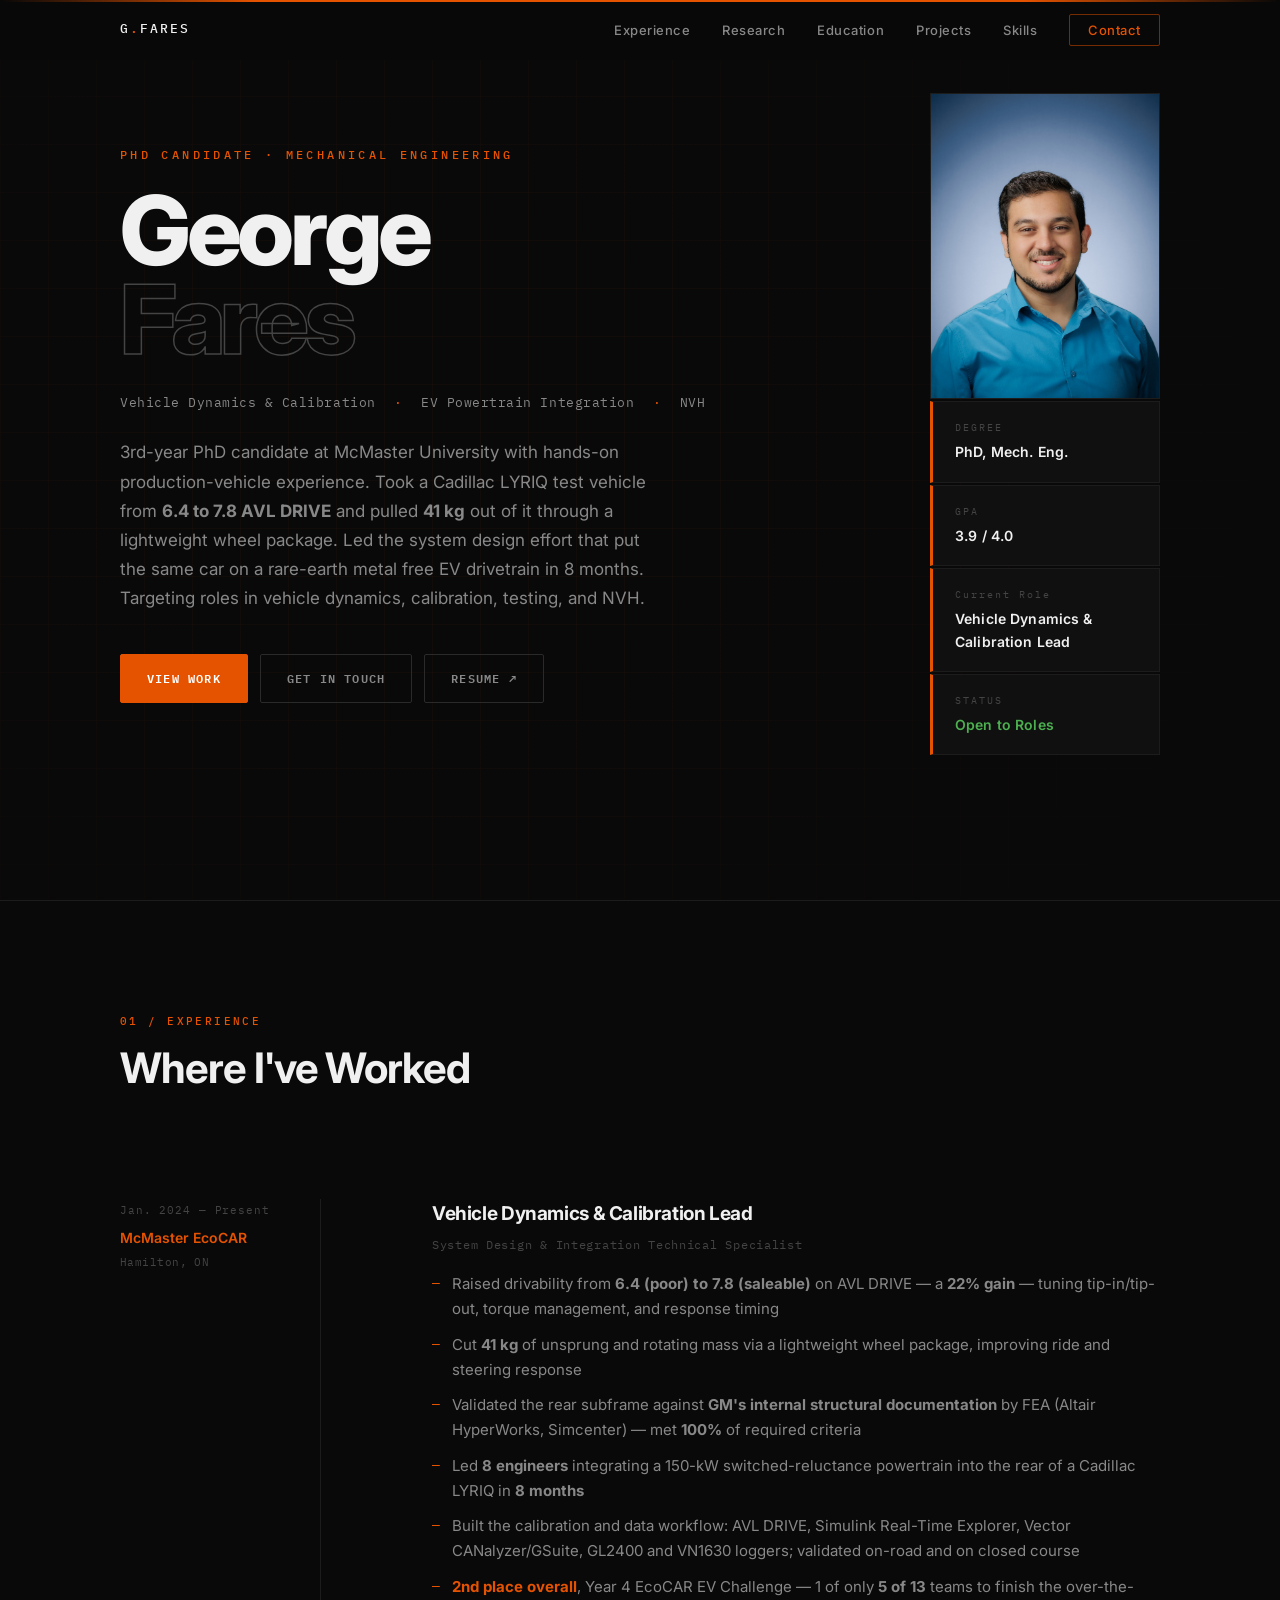
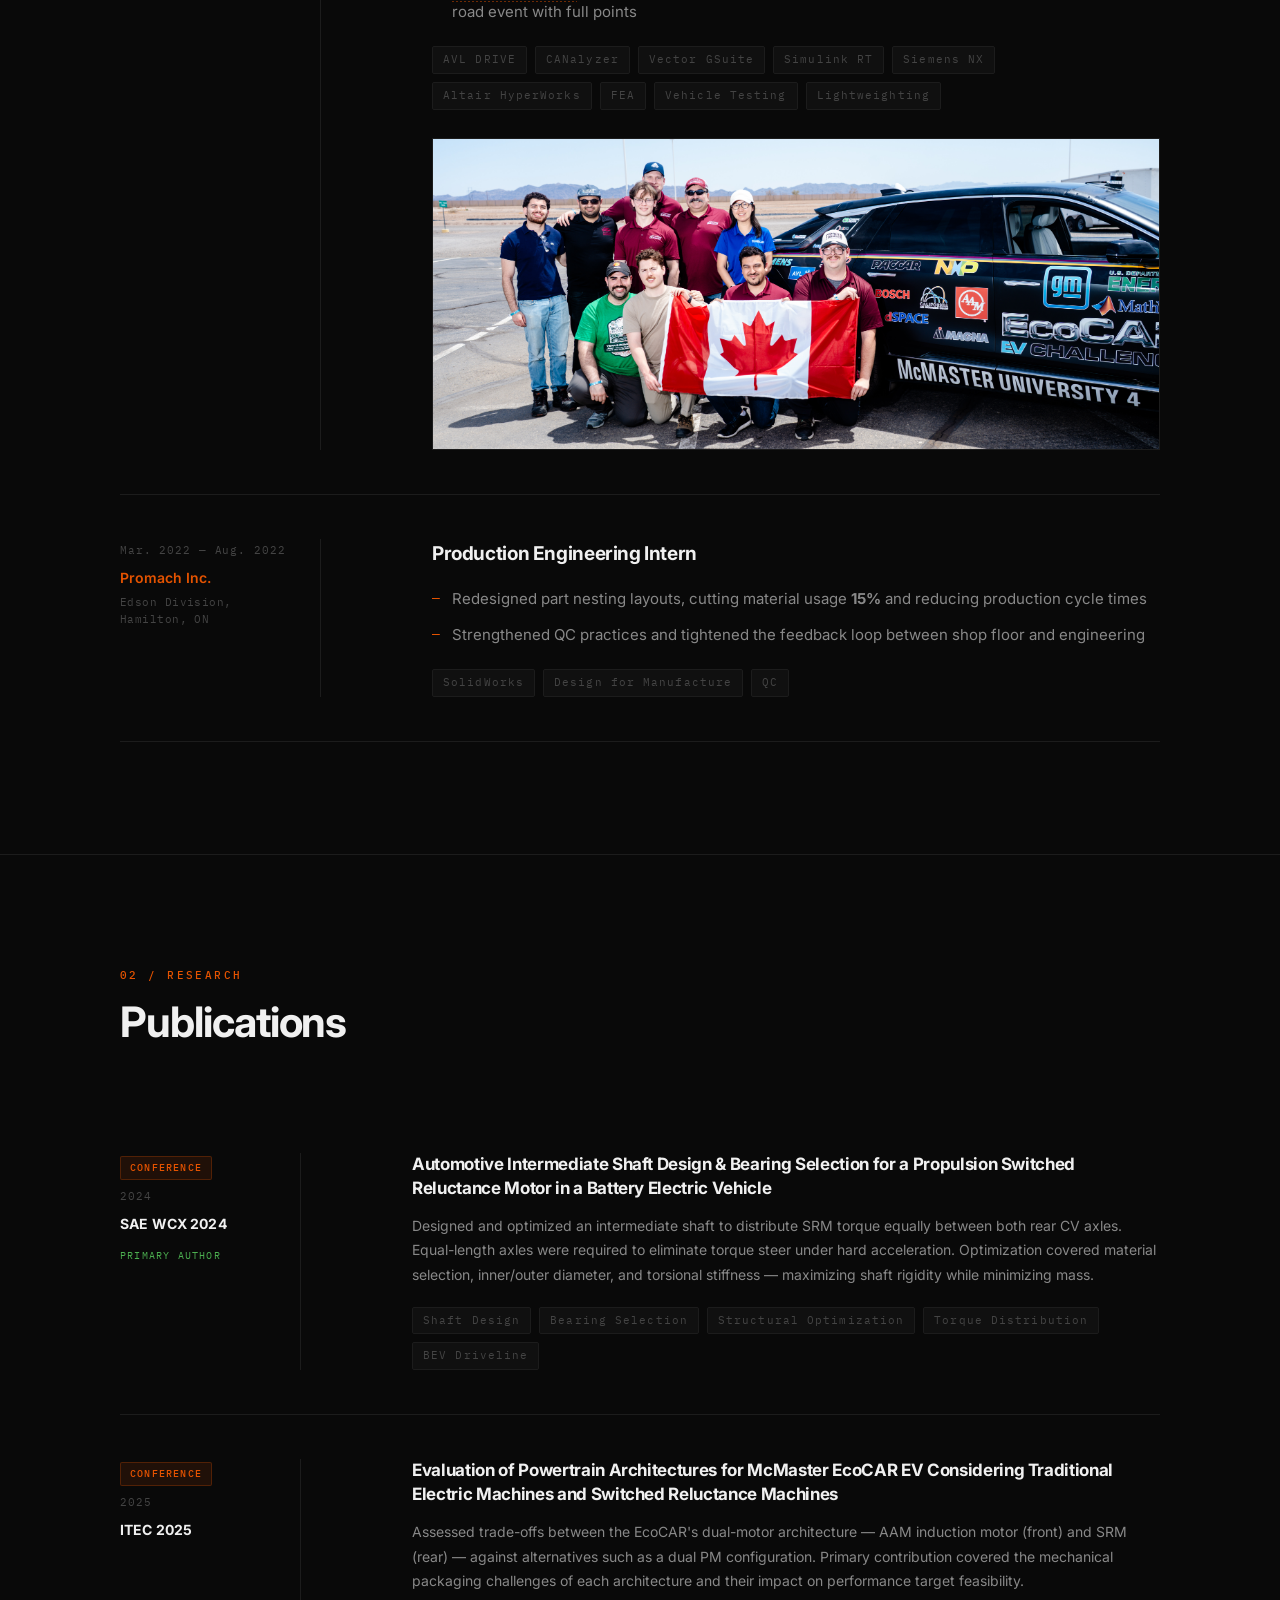
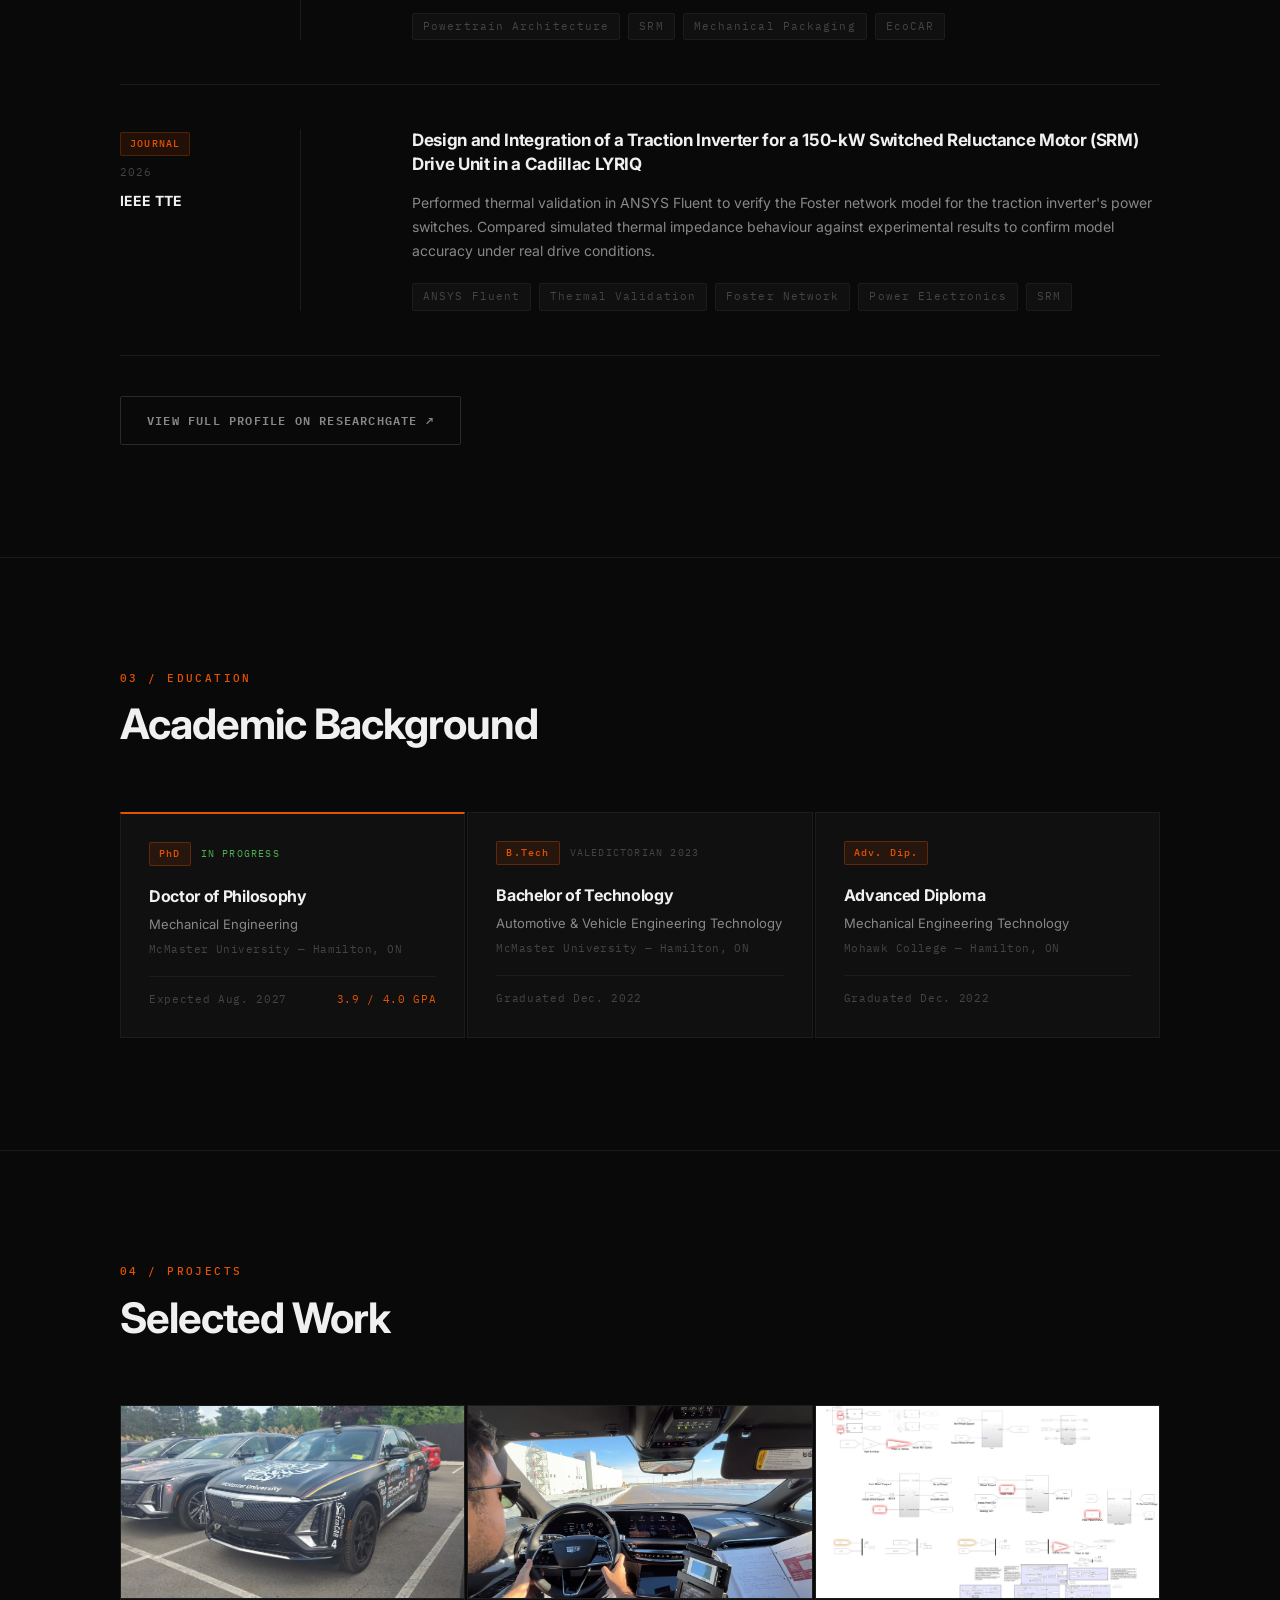
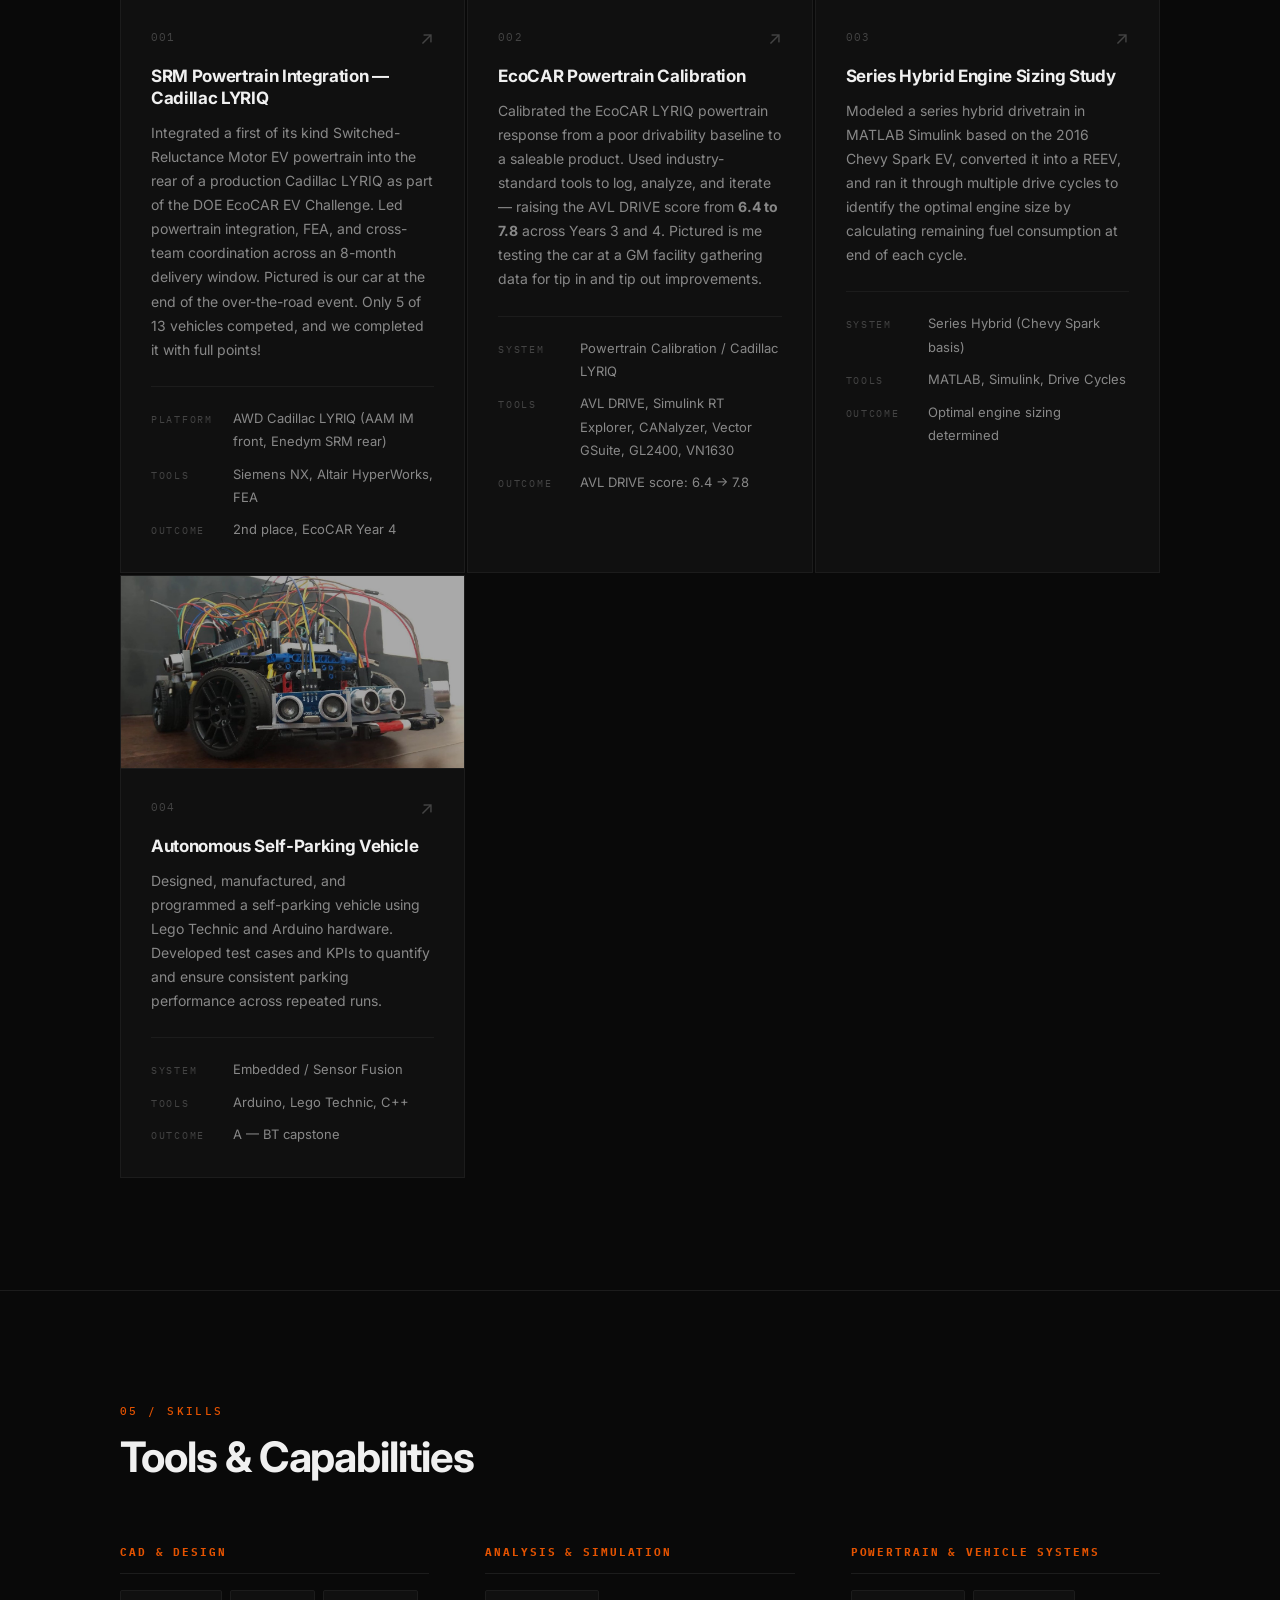
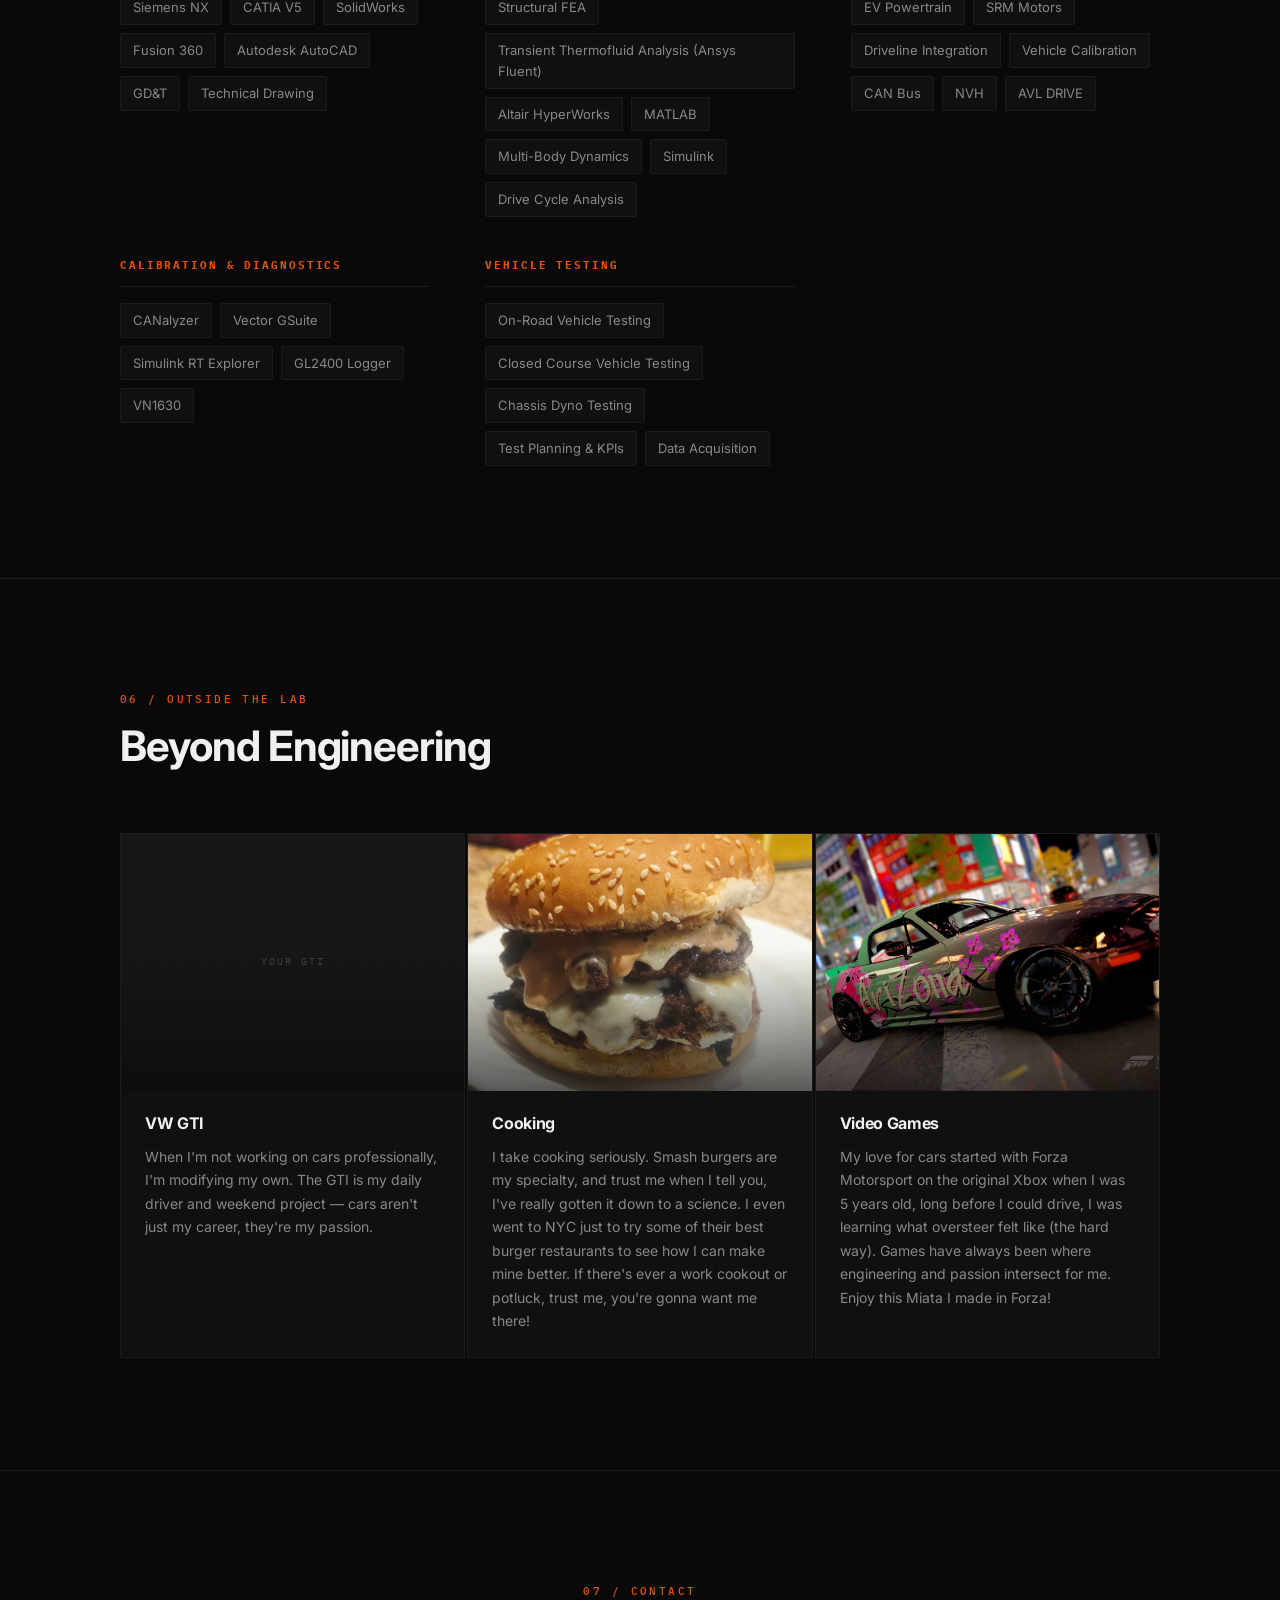
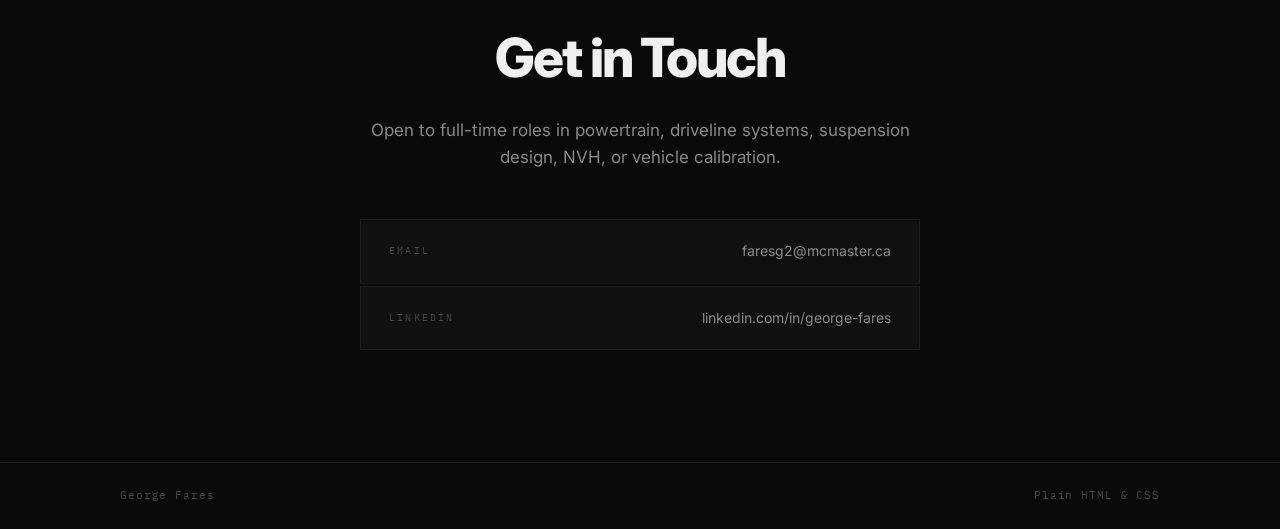
==== index.html @ e1f8d2bf "Refocus on vehicle dynamics, add metrics, rebuild two-page resume - Lead with Vehicle Dynamics & Cal" ====
<!DOCTYPE html>
<html lang="en">
<head>
    <meta charset="UTF-8">
    <meta name="viewport" content="width=device-width, initial-scale=1.0">
    <title>George Fares — Mechanical Engineer</title>
    <meta name="description" content="PhD candidate at McMaster University specializing in EV powertrain integration, driveline design, and vehicle calibration.">
    <link rel="preconnect" href="https://fonts.googleapis.com">
    <link rel="preconnect" href="https://fonts.gstatic.com" crossorigin>
    <link href="https://fonts.googleapis.com/css2?family=Inter:wght@300;400;500;600;700;800&family=IBM+Plex+Mono:wght@400;500&display=swap" rel="stylesheet">
    <link rel="stylesheet" href="styles.css">
</head>
<body>

<!-- ================================================================
     NAVIGATION
     ================================================================ -->
<nav id="nav">
    <div class="nav-inner">
        <a href="#hero" class="nav-logo">G<span class="dot">.</span>FARES</a>
        <ul class="nav-links">
            <li><a href="#experience">Experience</a></li>
            <li><a href="#research">Research</a></li>
            <li><a href="#education">Education</a></li>
            <li><a href="#projects">Projects</a></li>
            <li><a href="#skills">Skills</a></li>
            <li><a href="#contact" class="nav-cta">Contact</a></li>
        </ul>
    </div>
</nav>

<!-- ================================================================
     HERO
     EDIT: swap images/george.jpg for your photo
     ================================================================ -->
<section id="hero">
    <div class="hero-bg-grid"></div>
    <div class="container">
        <div class="hero-content">
            <p class="hero-eyebrow">PHD CANDIDATE · MECHANICAL ENGINEERING</p>
            <h1 class="hero-name">
                George<br>
                <span class="hero-name-outline">Fares</span>
            </h1>
            <p class="hero-specialisms">
                <span>Vehicle Dynamics &amp; Calibration</span>
                <span class="sep">·</span>
                <span>EV Powertrain Integration</span>
                <span class="sep">·</span>
                <span>NVH</span>
            </p>
            <p class="hero-desc">
                3rd-year PhD candidate at McMaster University with hands-on production-vehicle experience.
                Took a Cadillac LYRIQ test vehicle from <strong>6.4 to 7.8 AVL DRIVE</strong> and pulled <strong>41 kg</strong>
                out of it through a lightweight wheel package. Led the system design effort that put the same car on a
                rare-earth metal free EV drivetrain in 8 months. Targeting roles in vehicle dynamics, calibration,
                testing, and NVH.
            </p>
            <div class="hero-actions">
                <a href="#projects" class="btn btn-primary">View Work</a>
                <a href="#contact" class="btn btn-ghost">Get in Touch</a>
                <a href="resume.html" class="btn btn-ghost" target="_blank">Resume ↗</a>
            </div>
        </div>

        <div class="hero-right">
            <div class="hero-photo photo-slot" data-hint="YOUR PHOTO">
                <img src="images/george.jpg" alt="George Fares"><!-- EDIT: drop images/george.jpg -->
            </div>
            <div class="hero-stats">
                <div class="stat-card">
                    <span class="stat-label">DEGREE</span>
                    <span class="stat-value">PhD, Mech. Eng.</span>
                </div>
                <div class="stat-card">
                    <span class="stat-label">GPA</span>
                    <span class="stat-value">3.9 / 4.0</span>
                </div>
                <div class="stat-card">
                    <span class="stat-label">Current Role</span>
                    <span class="stat-value">Vehicle Dynamics & Calibration Lead</span>
                </div>
                <div class="stat-card">
                    <span class="stat-label">STATUS</span>
                    <span class="stat-value stat-open">Open to Roles</span>
                </div>
            </div>
        </div>
    </div>
</section>

<!-- ================================================================
     EXPERIENCE
     EDIT: drop images/ecocar-team.jpg into the images/ folder
     ================================================================ -->
<section id="experience">
    <div class="container">
        <div class="section-header">
            <span class="section-label">01 / EXPERIENCE</span>
            <h2>Where I've Worked</h2>
        </div>

        <div class="timeline">

            <div class="timeline-item">
                <div class="timeline-meta">
                    <span class="timeline-date">Jan. 2024 — Present</span>
                    <span class="timeline-company">McMaster EcoCAR</span>
                    <span class="timeline-location">Hamilton, ON</span>
                </div>
                <div class="timeline-body">
                    <h3>Vehicle Dynamics &amp; Calibration Lead</h3>
                    <p class="timeline-subrole">System Design &amp; Integration Technical Specialist</p>
                    <ul>
                        <li>Raised drivability from <strong>6.4 (poor) to 7.8 (saleable)</strong> on AVL DRIVE — a <strong>22% gain</strong> — tuning tip-in/tip-out, torque management, and response timing</li>
                        <li>Cut <strong>41 kg</strong> of unsprung and rotating mass via a lightweight wheel package, improving ride and steering response</li>
                        <li>Validated the rear subframe against <strong>GM's internal structural documentation</strong> by FEA (Altair HyperWorks, Simcenter) — met <strong>100%</strong> of required criteria</li>
                        <li>Led <strong>8 engineers</strong> integrating a 150-kW switched-reluctance powertrain into the rear of a Cadillac LYRIQ in <strong>8 months</strong></li>
                        <li>Built the calibration and data workflow: AVL DRIVE, Simulink Real-Time Explorer, Vector CANalyzer/GSuite, GL2400 and VN1630 loggers; validated on-road and on closed course</li>
                        <li><strong class="podium" tabindex="0" title="Pop the confetti">2nd place overall</strong>, Year 4 EcoCAR EV Challenge — 1 of only <strong>5 of 13</strong> teams to finish the over-the-road event with full points</li>
                    </ul>

                    <div class="timeline-tags">
                        <span>AVL DRIVE</span>
                        <span>CANalyzer</span>
                        <span>Vector GSuite</span>
                        <span>Simulink RT</span>
                        <span>Siemens NX</span>
                        <span>Altair HyperWorks</span>
                        <span>FEA</span>
                        <span>Vehicle Testing</span>
                        <span>Lightweighting</span>
                    </div>
                    <div class="experience-photo photo-slot" data-hint="TEAM OR CAR PHOTO">
                        <img src="images/ecocar-team.jpg" alt="McMaster EcoCAR team with the Cadillac LYRIQ"><!-- EDIT -->
                    </div>
                </div>
            </div>

            <div class="timeline-item">
                <div class="timeline-meta">
                    <span class="timeline-date">Mar. 2022 — Aug. 2022</span>
                    <span class="timeline-company">Promach Inc.</span>
                    <span class="timeline-location">Edson Division, Hamilton, ON</span>
                </div>
                <div class="timeline-body">
                    <h3>Production Engineering Intern</h3>
                    <ul>
                        <li>Redesigned part nesting layouts, cutting material usage <strong>15%</strong> and reducing production cycle times</li>
                        <li>Strengthened QC practices and tightened the feedback loop between shop floor and engineering</li>
                    </ul>
                    <div class="timeline-tags">
                        <span>SolidWorks</span>
                        <span>Design for Manufacture</span>
                        <span>QC</span>
                    </div>
                </div>
            </div>

        </div>
    </div>
</section>

<!-- ================================================================
     RESEARCH
     ================================================================ -->
<section id="research">
    <div class="container">
        <div class="section-header">
            <span class="section-label">02 / RESEARCH</span>
            <h2>Publications</h2>
        </div>

        <div class="research-list">

            <div class="research-item">
                <div class="research-meta">
                    <span class="research-badge">CONFERENCE</span>
                    <span class="research-year">2024</span>
                    <span class="research-venue">SAE WCX 2024</span>
                    <span class="research-primary-label">PRIMARY AUTHOR</span>
                </div>
                <div class="research-body">
                    <h3>Automotive Intermediate Shaft Design &amp; Bearing Selection for a Propulsion Switched Reluctance Motor in a Battery Electric Vehicle</h3>
                    <p class="research-contribution">Designed and optimized an intermediate shaft to distribute SRM torque equally between both rear CV axles. Equal-length axles were required to eliminate torque steer under hard acceleration. Optimization covered material selection, inner/outer diameter, and torsional stiffness — maximizing shaft rigidity while minimizing mass.</p>
                    <div class="research-tags">
                        <span>Shaft Design</span>
                        <span>Bearing Selection</span>
                        <span>Structural Optimization</span>
                        <span>Torque Distribution</span>
                        <span>BEV Driveline</span>
                    </div>
                </div>
            </div>

            <div class="research-item">
                <div class="research-meta">
                    <span class="research-badge">CONFERENCE</span>
                    <span class="research-year">2025</span>
                    <span class="research-venue">ITEC 2025</span>
                </div>
                <div class="research-body">
                    <h3>Evaluation of Powertrain Architectures for McMaster EcoCAR EV Considering Traditional Electric Machines and Switched Reluctance Machines</h3>
                    <p class="research-contribution">Assessed trade-offs between the EcoCAR's dual-motor architecture — AAM induction motor (front) and SRM (rear) — against alternatives such as a dual PM configuration. Primary contribution covered the mechanical packaging challenges of each architecture and their impact on performance target feasibility.</p>
                    <div class="research-tags">
                        <span>Powertrain Architecture</span>
                        <span>SRM</span>
                        <span>Mechanical Packaging</span>
                        <span>EcoCAR</span>
                    </div>
                </div>
            </div>

            <div class="research-item">
                <div class="research-meta">
                    <span class="research-badge">JOURNAL</span>
                    <span class="research-year">2026</span>
                    <span class="research-venue">IEEE TTE</span>
                </div>
                <div class="research-body">
                    <h3>Design and Integration of a Traction Inverter for a 150-kW Switched Reluctance Motor (SRM) Drive Unit in a Cadillac LYRIQ</h3>
                    <p class="research-contribution">Performed thermal validation in ANSYS Fluent to verify the Foster network model for the traction inverter's power switches. Compared simulated thermal impedance behaviour against experimental results to confirm model accuracy under real drive conditions.</p>
                    <div class="research-tags">
                        <span>ANSYS Fluent</span>
                        <span>Thermal Validation</span>
                        <span>Foster Network</span>
                        <span>Power Electronics</span>
                        <span>SRM</span>
                    </div>
                </div>
            </div>

        </div>

        <div class="research-footer">
            <a href="https://www.researchgate.net/profile/George-Fares" class="btn btn-ghost research-rg-link" target="_blank" rel="noopener">
                View Full Profile on ResearchGate ↗
            </a>
        </div>
    </div>
</section>

<!-- ================================================================
     EDUCATION
     ================================================================ -->
<section id="education">
    <div class="container">
        <div class="section-header">
            <span class="section-label">03 / EDUCATION</span>
            <h2>Academic Background</h2>
        </div>

        <div class="edu-grid">

            <div class="edu-card edu-card--active">
                <div class="edu-card-top">
                    <span class="edu-badge">PhD</span>
                    <span class="edu-status">IN PROGRESS</span>
                </div>
                <h3>Doctor of Philosophy</h3>
                <p class="edu-field">Mechanical Engineering</p>
                <p class="edu-school">McMaster University — Hamilton, ON</p>
                <div class="edu-meta">
                    <span class="edu-date">Expected Aug. 2027</span>
                    <span class="edu-gpa">3.9 / 4.0 GPA</span>
                </div>
            </div>

            <div class="edu-card">
                <div class="edu-card-top">
                    <span class="edu-badge">B.Tech</span>
                    <span class="edu-achievement">VALEDICTORIAN 2023</span>
                </div>
                <h3>Bachelor of Technology</h3>
                <p class="edu-field">Automotive &amp; Vehicle Engineering Technology</p>
                <p class="edu-school">McMaster University — Hamilton, ON</p>
                <div class="edu-meta">
                    <span class="edu-date">Graduated Dec. 2022</span>
                </div>
            </div>

            <div class="edu-card">
                <div class="edu-card-top">
                    <span class="edu-badge">Adv. Dip.</span>
                </div>
                <h3>Advanced Diploma</h3>
                <p class="edu-field">Mechanical Engineering Technology</p>
                <p class="edu-school">Mohawk College — Hamilton, ON</p>
                <div class="edu-meta">
                    <span class="edu-date">Graduated Dec. 2022</span>
                </div>
            </div>

        </div>
    </div>
</section>

<!-- ================================================================
     PROJECTS
     Click any card to open the photo gallery.
     EDIT: Add your image paths in script.js under the galleries object.
     EDIT: Drop a cover photo for each project into images/ and update src below.
     ================================================================ -->
<section id="projects">
    <div class="container">
        <div class="section-header">
            <span class="section-label">04 / PROJECTS</span>
            <h2>Selected Work</h2>
        </div>

        <div class="projects-grid">

            <article class="project-card" data-gallery="ecocar-lyriq" tabindex="0" aria-label="SRM Powertrain Integration — open gallery">
                <div class="project-photo photo-slot" data-hint="COVER PHOTO">
                    <img src="images/proj-ecocar.jpg" alt="SRM powertrain in Cadillac LYRIQ"><!-- EDIT -->
                    <div class="gallery-hint">VIEW PHOTOS</div>
                </div>
                <div class="project-card-body">
                    <div class="project-card-top">
                        <span class="project-num">001</span>
                        <a href="https://www.linkedin.com/in/george-fares/" class="project-link" aria-label="View on LinkedIn" target="_blank" rel="noopener">↗</a>
                    </div>
                    <h3>SRM Powertrain Integration — Cadillac LYRIQ</h3>
                    <p>Integrated a first of its kind Switched-Reluctance Motor EV powertrain into the rear of a production Cadillac LYRIQ as part of the DOE EcoCAR EV Challenge. Led powertrain integration, FEA, and cross-team coordination across an 8-month delivery window. Pictured is our car at the end of the over-the-road event. Only 5 of 13 vehicles competed, and we completed it with full points!</p>
                    <div class="project-specs">
                        <div class="spec-row">
                            <span class="spec-key">PLATFORM</span>
                            <span class="spec-val">AWD Cadillac LYRIQ (AAM IM front, Enedym SRM rear)</span>
                        </div>
                        <div class="spec-row">
                            <span class="spec-key">TOOLS</span>
                            <span class="spec-val">Siemens NX, Altair HyperWorks, FEA</span>
                        </div>
                        <div class="spec-row">
                            <span class="spec-key">OUTCOME</span>
                            <span class="spec-val">2nd place, EcoCAR Year 4</span>
                        </div>
                    </div>
                </div>
            </article>

            <article class="project-card" data-gallery="calibration" tabindex="0" aria-label="EcoCAR Powertrain Calibration — open gallery">
                <div class="project-photo photo-slot" data-hint="COVER PHOTO">
                    <img src="images/proj-calibration.jpg" alt="Vehicle calibration setup"><!-- EDIT -->
                    <div class="gallery-hint">VIEW PHOTOS</div>
                </div>
                <div class="project-card-body">
                    <div class="project-card-top">
                        <span class="project-num">002</span>
                        <a href="https://www.linkedin.com/in/george-fares/" class="project-link" aria-label="View on LinkedIn" target="_blank" rel="noopener">↗</a>
                    </div>
                    <h3>EcoCAR Powertrain Calibration</h3>
                    <p>Calibrated the EcoCAR LYRIQ powertrain response from a poor drivability baseline to a saleable product. Used industry-standard tools to log, analyze, and iterate — raising the AVL DRIVE score from <strong>6.4 to 7.8</strong> across Years 3 and 4. Pictured is me testing the car at a GM facility gathering data for tip in and tip out improvements.</p>
                    <div class="project-specs">
                        <div class="spec-row">
                            <span class="spec-key">SYSTEM</span>
                            <span class="spec-val">Powertrain Calibration / Cadillac LYRIQ</span>
                        </div>
                        <div class="spec-row">
                            <span class="spec-key">TOOLS</span>
                            <span class="spec-val">AVL DRIVE, Simulink RT Explorer, CANalyzer, Vector GSuite, GL2400, VN1630</span>
                        </div>
                        <div class="spec-row">
                            <span class="spec-key">OUTCOME</span>
                            <span class="spec-val">AVL DRIVE score: 6.4 → 7.8</span>
                        </div>
                    </div>
                </div>
            </article>

            <article class="project-card" data-gallery="hybrid-study" tabindex="0" aria-label="Hybrid Engine Sizing Study — open gallery">
                <div class="project-photo photo-slot" data-hint="COVER PHOTO">
                    <img src="images/proj-hybrid.jpg" alt="Simulink hybrid vehicle model"><!-- EDIT -->
                    <div class="gallery-hint">VIEW PHOTOS</div>
                </div>
                <div class="project-card-body">
                    <div class="project-card-top">
                        <span class="project-num">003</span>
                        <a href="https://www.linkedin.com/in/george-fares/" class="project-link" aria-label="View project" target="_blank" rel="noopener">↗</a>
                    </div>
                    <h3>Series Hybrid Engine Sizing Study</h3>
                    <p>Modeled a series hybrid drivetrain in MATLAB Simulink based on the 2016 Chevy Spark EV, converted it into a REEV, and ran it through multiple drive cycles to identify the optimal engine size by calculating remaining fuel consumption at end of each cycle.</p>
                    <div class="project-specs">
                        <div class="spec-row">
                            <span class="spec-key">SYSTEM</span>
                            <span class="spec-val">Series Hybrid (Chevy Spark basis)</span>
                        </div>
                        <div class="spec-row">
                            <span class="spec-key">TOOLS</span>
                            <span class="spec-val">MATLAB, Simulink, Drive Cycles</span>
                        </div>
                        <div class="spec-row">
                            <span class="spec-key">OUTCOME</span>
                            <span class="spec-val">Optimal engine sizing determined</span>
                        </div>
                    </div>
                </div>
            </article>

            <article class="project-card" data-gallery="parking-vehicle" tabindex="0" aria-label="Autonomous Self-Parking Vehicle — open gallery">
                <div class="project-photo photo-slot" data-hint="COVER PHOTO">
                    <img src="images/proj-parking.jpg" alt="Self-parking vehicle prototype"><!-- EDIT -->
                    <div class="gallery-hint">VIEW PHOTOS</div>
                </div>
                <div class="project-card-body">
                    <div class="project-card-top">
                        <span class="project-num">004</span>
                        <a href="https://youtu.be/A2ptLDHwjs4" class="project-link" aria-label="Watch demo" target="_blank" rel="noopener">↗</a>
                    </div>
                    <h3>Autonomous Self-Parking Vehicle</h3>
                    <p>Designed, manufactured, and programmed a self-parking vehicle using Lego Technic and Arduino hardware. Developed test cases and KPIs to quantify and ensure consistent parking performance across repeated runs.</p>
                    <div class="project-specs">
                        <div class="spec-row">
                            <span class="spec-key">SYSTEM</span>
                            <span class="spec-val">Embedded / Sensor Fusion</span>
                        </div>
                        <div class="spec-row">
                            <span class="spec-key">TOOLS</span>
                            <span class="spec-val">Arduino, Lego Technic, C++</span>
                        </div>
                        <div class="spec-row">
                            <span class="spec-key">OUTCOME</span>
                            <span class="spec-val">A — BT capstone</span>
                        </div>
                    </div>
                </div>
            </article>

        </div>
    </div>
</section>

<!-- ================================================================
     SKILLS
     ================================================================ -->
<section id="skills">
    <div class="container">
        <div class="section-header">
            <span class="section-label">05 / SKILLS</span>
            <h2>Tools &amp; Capabilities</h2>
        </div>

        <div class="skills-grid">

            <div class="skill-group">
                <h4 class="skill-group-title">CAD &amp; Design</h4>
                <div class="skill-tags">
                    <span>Siemens NX</span>
                    <span>CATIA V5</span>
                    <span>SolidWorks</span>
                    <span>Fusion 360</span>
                    <span>Autodesk AutoCAD</span>
                    <span>GD&T</span>
                    <span>Technical Drawing</span>
                </div>
            </div>

            <div class="skill-group">
                <h4 class="skill-group-title">Analysis &amp; Simulation</h4>
                <div class="skill-tags">
                    <span>Structural FEA</span>
                    <span>Transient Thermofluid Analysis (Ansys Fluent)</span>
                    <span>Altair HyperWorks</span>
                    <span>MATLAB</span>
                    <span>Multi-Body Dynamics</span>
                    <span>Simulink</span>
                    <span>Drive Cycle Analysis</span>
                </div>
            </div>

            <div class="skill-group">
                <h4 class="skill-group-title">Powertrain &amp; Vehicle Systems</h4>
                <div class="skill-tags">
                    <span>EV Powertrain</span>
                    <span>SRM Motors</span>
                    <span>Driveline Integration</span>
                    <span>Vehicle Calibration</span>
                    <span>CAN Bus</span>
                    <span>NVH</span>
                    <span>AVL DRIVE</span>
                </div>
            </div>

            <div class="skill-group">
                <h4 class="skill-group-title">Calibration &amp; Diagnostics</h4>
                <div class="skill-tags">
                    <span>CANalyzer</span>
                    <span>Vector GSuite</span>
                    <span>Simulink RT Explorer</span>
                    <span>GL2400 Logger</span>
                    <span>VN1630</span>
                </div>
            </div>

            <div class="skill-group">
                <h4 class="skill-group-title">Vehicle Testing</h4>
                <div class="skill-tags">
                    <span>On-Road Vehicle Testing</span>
                    <span>Closed Course Vehicle Testing</span>
                    <span>Chassis Dyno Testing</span>
                    <span>Test Planning &amp; KPIs</span>
                    <span>Data Acquisition</span>
                </div>
            </div>

        </div>
    </div>
</section>

<!-- ================================================================
     HOBBIES
     EDIT: swap the image src paths and update the descriptions below
     ================================================================ -->
<section id="hobbies">
    <div class="container">
        <div class="section-header">
            <span class="section-label">06 / OUTSIDE THE LAB</span>
            <h2>Beyond Engineering</h2>
        </div>

        <div class="hobbies-grid">

            <div class="hobby-card">
                <div class="hobby-photo photo-slot" data-hint="YOUR GTI">
                    <img src="images/hobby-gti.jpg" alt="My VW GTI">
                    <div class="hobby-overlay"></div>
                </div>
                <div class="hobby-body">
                    <h3>VW GTI</h3>
                    <p>When I'm not working on cars professionally, I'm modifying my own. The GTI is my daily driver and weekend project — cars aren't just my career, they're my passion.</p><!-- EDIT -->
                </div>
            </div>

            <div class="hobby-card">
                <div class="hobby-photo photo-slot" data-hint="FOOD PHOTO">
                    <img src="images/hobby-cooking.jpg" alt="Smash burgers on the griddle">
                    <div class="hobby-overlay"></div>
                </div>
                <div class="hobby-body">
                    <h3>Cooking</h3>
                    <p>I take cooking seriously. Smash burgers are my specialty, and trust me when I tell you, I've really gotten it down to a science. I even went to NYC just to try some of their best burger restaurants to see how I can make mine better. If there's ever a work cookout or potluck, trust me, you're gonna want me there!</p>
                </div>
            </div>

            <div class="hobby-card">
                <div class="hobby-photo photo-slot" data-hint="GAMING PHOTO">
                    <img src="images/hobby-gaming.jpg" alt="Forza Motorsport on Xbox">
                    <div class="hobby-overlay"></div>
                </div>
                <div class="hobby-body">
                    <h3>Video Games</h3>
                    <p>My love for cars started with Forza Motorsport on the original Xbox when I was 5 years old, long before I could drive, I was learning what oversteer felt like (the hard way). Games have always been where engineering and passion intersect for me. Enjoy this Miata I made in Forza!</p>
                </div>
            </div>

        </div>
    </div>
</section>

<!-- ================================================================
     CONTACT
     ================================================================ -->
<section id="contact">
    <div class="container">
        <div class="contact-inner">
            <span class="section-label">07 / CONTACT</span>
            <h2>Get in Touch</h2>
            <p>Open to full-time roles in powertrain, driveline systems, suspension design, NVH, or vehicle calibration.</p>
            <div class="contact-links">
                <a href="mailto:faresg2@mcmaster.ca" class="contact-link">
                    <span class="contact-label">EMAIL</span>
                    <span class="contact-value">faresg2@mcmaster.ca</span>
                </a>
                <a href="https://linkedin.com/in/george-fares" class="contact-link" target="_blank" rel="noopener">
                    <span class="contact-label">LINKEDIN</span>
                    <span class="contact-value">linkedin.com/in/george-fares</span>
                </a>
            </div>
        </div>
    </div>
</section>

<footer>
    <div class="container">
        <span>George Fares</span>
        <span>Plain HTML &amp; CSS</span>
    </div>
</footer>

<!-- ================================================================
     GALLERY MODAL
     ================================================================ -->
<div id="gallery-modal" class="modal-overlay" aria-hidden="true" role="dialog" aria-modal="true">
    <div class="modal-box">
        <div class="modal-header">
            <span id="modal-project-name" class="modal-project-name"></span>
            <button class="modal-close" aria-label="Close gallery">&#x2715;</button>
        </div>
        <div class="modal-stage">
            <button class="modal-nav modal-prev" aria-label="Previous image">&#8249;</button>
            <figure class="modal-figure">
                <div class="modal-img-wrap photo-slot" data-hint="ADD IMAGES IN SCRIPT.JS">
                    <img id="modal-img" src="" alt="">
                </div>
                <figcaption id="modal-caption" class="modal-caption"></figcaption>
            </figure>
            <button class="modal-nav modal-next" aria-label="Next image">&#8250;</button>
        </div>
        <div class="modal-footer">
            <span id="modal-count" class="modal-count"></span>
            <div id="modal-dots" class="modal-dots"></div>
        </div>
    </div>
</div>

<script src="script.js"></script>
</body>
</html>
---- styles.css ----
/* ================================================================
   ROOT VARIABLES
   To restyle the entire site, edit values here only.
   ================================================================ */
:root {
    /* Colors */
    --bg:           #090909;
    --surface:      #101010;
    --surface-2:    #161616;
    --border:       #1c1c1c;
    --border-2:     #2a2a2a;

    --accent:       #e55300;
    --accent-dim:   rgba(229, 83, 0, 0.10);
    --accent-glow:  rgba(229, 83, 0, 0.20);

    --text-1:       #f0f0f0;
    --text-2:       #888888;
    --text-3:       #444444;

    /* Typography */
    --font-sans:    'Inter', system-ui, sans-serif;
    --font-mono:    'IBM Plex Mono', 'Courier New', monospace;

    /* Layout */
    --nav-h:        60px;
    --max-w:        1120px;
    --pad-x:        40px;
    --section-pad:  112px;
}

/* ================================================================
   RESET
   ================================================================ */
*, *::before, *::after {
    box-sizing: border-box;
    margin: 0;
    padding: 0;
}

html {
    scroll-behavior: smooth;
    scroll-padding-top: var(--nav-h);
}

body {
    background: var(--bg);
    color: var(--text-1);
    font-family: var(--font-sans);
    font-size: 16px;
    line-height: 1.6;
    -webkit-font-smoothing: antialiased;
    overflow-x: hidden;
}

a { color: inherit; text-decoration: none; }
ul { list-style: none; }
img { display: block; max-width: 100%; }

/* Thin accent bar pinned to top — like a measurement gauge */
body::before {
    content: '';
    position: fixed;
    top: 0; left: 0; right: 0;
    height: 2px;
    background: linear-gradient(90deg, transparent 0%, var(--accent) 20%, var(--accent) 80%, transparent 100%);
    z-index: 9999;
}

/* ================================================================
   LAYOUT
   ================================================================ */
.container {
    max-width: var(--max-w);
    margin: 0 auto;
    padding: 0 var(--pad-x);
}

/* ================================================================
   NAVIGATION
   ================================================================ */
#nav {
    position: fixed;
    top: 0; left: 0; right: 0;
    height: var(--nav-h);
    z-index: 100;
    background: rgba(9, 9, 9, 0.88);
    backdrop-filter: blur(16px);
    -webkit-backdrop-filter: blur(16px);
    border-bottom: 1px solid transparent;
    transition: border-color 0.3s;
}

#nav.scrolled {
    border-bottom-color: var(--border);
}

.nav-inner {
    max-width: var(--max-w);
    margin: 0 auto;
    padding: 0 var(--pad-x);
    height: 100%;
    display: flex;
    align-items: center;
    justify-content: space-between;
}

.nav-logo {
    font-family: var(--font-mono);
    font-size: 13px;
    font-weight: 500;
    letter-spacing: 0.15em;
    text-transform: uppercase;
    color: var(--text-1);
    transition: color 0.2s;
}

.nav-logo:hover { color: var(--accent); }
.nav-logo .dot { color: var(--accent); }

.nav-links {
    display: flex;
    gap: 32px;
    align-items: center;
}

.nav-links a {
    font-size: 13px;
    font-weight: 500;
    letter-spacing: 0.04em;
    color: var(--text-2);
    transition: color 0.2s;
}

.nav-links a:hover,
.nav-links a.active { color: var(--text-1); }

.nav-links .nav-cta {
    color: var(--accent);
    border: 1px solid rgba(229, 83, 0, 0.5);
    padding: 7px 18px;
    border-radius: 2px;
    transition: background 0.2s, border-color 0.2s;
}

.nav-links .nav-cta:hover {
    background: var(--accent);
    color: #fff;
    border-color: var(--accent);
}

/* ================================================================
   SHARED SECTION STYLES
   ================================================================ */
section {
    padding: var(--section-pad) 0;
    border-top: 1px solid var(--border);
}

#hero {
    border-top: none;
}

.section-header {
    margin-bottom: 64px;
}

.section-label {
    display: block;
    font-family: var(--font-mono);
    font-size: 11px;
    font-weight: 500;
    letter-spacing: 0.22em;
    text-transform: uppercase;
    color: var(--accent);
    margin-bottom: 14px;
}

.section-header h2 {
    font-size: clamp(28px, 4vw, 42px);
    font-weight: 700;
    letter-spacing: -0.025em;
    color: var(--text-1);
    line-height: 1.1;
}

/* Entrance animation — applied by JS on scroll */
.reveal {
    opacity: 0;
    transform: translateY(18px);
    transition: opacity 0.55s ease, transform 0.55s ease;
}

.reveal.visible {
    opacity: 1;
    transform: none;
}

/* ================================================================
   HERO
   ================================================================ */
#hero {
    min-height: 100vh;
    display: flex;
    align-items: center;
    padding-top: var(--nav-h);
    position: relative;
    overflow: hidden;
}

/* Engineering graph-paper background */
.hero-bg-grid {
    position: absolute;
    inset: 0;
    background-image:
        linear-gradient(rgba(229, 83, 0, 0.035) 1px, transparent 1px),
        linear-gradient(90deg, rgba(229, 83, 0, 0.035) 1px, transparent 1px);
    background-size: 48px 48px;
    pointer-events: none;
}

/* Radial fade keeps the grid subtle and centered */
.hero-bg-grid::after {
    content: '';
    position: absolute;
    inset: 0;
    background: radial-gradient(ellipse 65% 80% at 35% 50%, transparent 30%, var(--bg) 100%);
}

#hero .container {
    display: flex;
    align-items: center;
    justify-content: space-between;
    gap: 56px;
    width: 100%;
    position: relative;
    z-index: 1;
}

/* Left column */
.hero-content { flex: 1; max-width: 660px; }

.hero-eyebrow {
    font-family: var(--font-mono);
    font-size: 12px;
    font-weight: 500;
    letter-spacing: 0.28em;
    color: var(--accent);
    margin-bottom: 22px;
}

.hero-name {
    font-size: clamp(56px, 9vw, 96px);
    font-weight: 800;
    line-height: 0.92;
    letter-spacing: -0.045em;
    color: var(--text-1);
    margin-bottom: 28px;
}

/* Outlined variant for last name — creates depth without competing */
.hero-name-outline {
    display: block;
    color: transparent;
    -webkit-text-stroke: 1.5px var(--text-3);
    transition: -webkit-text-stroke-color 0.3s;
}

.hero-name:hover .hero-name-outline {
    -webkit-text-stroke-color: var(--accent);
}

.hero-specialisms {
    font-family: var(--font-mono);
    font-size: 13px;
    color: var(--text-2);
    letter-spacing: 0.04em;
    margin-bottom: 24px;
    line-height: 1.8;
}

.hero-specialisms .sep {
    margin: 0 10px;
    color: var(--accent);
}

.hero-desc {
    font-size: 17px;
    color: var(--text-2);
    line-height: 1.72;
    margin-bottom: 40px;
    max-width: 540px;
}

.hero-actions {
    display: flex;
    gap: 12px;
    flex-wrap: wrap;
}

/* Buttons */
.btn {
    display: inline-block;
    font-size: 12px;
    font-weight: 600;
    font-family: var(--font-mono);
    letter-spacing: 0.1em;
    text-transform: uppercase;
    padding: 14px 26px;
    border-radius: 2px;
    border: 1px solid transparent;
    transition: background 0.2s, color 0.2s, border-color 0.2s;
    cursor: pointer;
}

.btn-primary {
    background: var(--accent);
    color: #fff;
    border-color: var(--accent);
}

.btn-primary:hover {
    background: transparent;
    color: var(--accent);
}

.btn-ghost {
    background: transparent;
    color: var(--text-2);
    border-color: var(--border-2);
}

.btn-ghost:hover {
    border-color: var(--text-2);
    color: var(--text-1);
}

/* Right column — photo + stat cards stacked */
.hero-right {
    display: flex;
    flex-direction: column;
    gap: 2px;
    flex-shrink: 0;
    width: 230px;
}

.hero-photo {
    width: 100%;
    aspect-ratio: 3 / 4;
    border: 1px solid var(--border);
    overflow: hidden;
}

.hero-stats {
    display: flex;
    flex-direction: column;
    gap: 2px;
}

.stat-card {
    background: var(--surface);
    border: 1px solid var(--border);
    border-left: 3px solid var(--accent);
    padding: 18px 22px;
}

.stat-label {
    display: block;
    font-family: var(--font-mono);
    font-size: 10px;
    letter-spacing: 0.2em;
    color: var(--text-3);
    margin-bottom: 5px;
}

.stat-value {
    display: block;
    font-size: 14px;
    font-weight: 600;
    color: var(--text-1);
    letter-spacing: 0.01em;
}

.stat-open {
    color: #4caf50; /* green = available */
}

/* ================================================================
   EXPERIENCE
   ================================================================ */
.timeline {
    display: flex;
    flex-direction: column;
}

.timeline-item {
    display: grid;
    grid-template-columns: 200px 1fr;
    gap: 0 56px;
    padding: 44px 0;
    border-bottom: 1px solid var(--border);
    position: relative;
}

/* Vertical divider between meta and body */
.timeline-item::after {
    content: '';
    position: absolute;
    left: 200px;
    top: 44px;
    bottom: 44px;
    width: 1px;
    background: var(--border);
}

.timeline-meta {
    padding-right: 16px;
    padding-top: 3px;
}

.timeline-date {
    display: block;
    font-family: var(--font-mono);
    font-size: 11px;
    letter-spacing: 0.08em;
    color: var(--text-3);
    margin-bottom: 8px;
}

.timeline-company {
    display: block;
    font-size: 14px;
    font-weight: 600;
    color: var(--accent);
    margin-bottom: 4px;
}

.timeline-location {
    display: block;
    font-family: var(--font-mono);
    font-size: 11px;
    color: var(--text-3);
    letter-spacing: 0.04em;
}

.timeline-body {
    padding-left: 56px;
}

.timeline-body h3 {
    font-size: 19px;
    font-weight: 700;
    color: var(--text-1);
    letter-spacing: -0.02em;
    margin-bottom: 18px;
}

/* Tighten the gap only when a secondary title follows the role */
.timeline-body h3:has(+ .timeline-subrole) {
    margin-bottom: 6px;
}

/* Secondary job title, sits under the main role */
.timeline-subrole {
    font-family: var(--font-mono);
    font-size: 12px;
    letter-spacing: 0.06em;
    color: var(--text-3);
    margin-bottom: 18px;
}

.timeline-body ul {
    display: flex;
    flex-direction: column;
    gap: 11px;
    margin-bottom: 22px;
}

.timeline-body ul li {
    font-size: 15px;
    color: var(--text-2);
    line-height: 1.65;
    padding-left: 20px;
    position: relative;
}

/* ----------------------------------------------------------------
   PODIUM — confetti trigger on the 2nd place result
   Fires when scrolled into view, and again on hover/focus.
   ---------------------------------------------------------------- */
.podium {
    position: relative;
    cursor: pointer;
    color: var(--accent);
    display: inline-block;
    transition: transform 0.25s cubic-bezier(0.34, 1.56, 0.64, 1);
}

/* Dotted underline hints that it does something */
.podium::after {
    content: '';
    position: absolute;
    left: 0;
    right: 0;
    bottom: -2px;
    height: 1px;
    background-image: linear-gradient(to right, var(--accent) 50%, transparent 50%);
    background-size: 4px 1px;
    opacity: 0.45;
    transition: opacity 0.2s ease;
}

.podium:hover,
.podium:focus-visible {
    transform: translateY(-2px) scale(1.04);
    outline: none;
}

.podium:hover::after,
.podium:focus-visible::after {
    opacity: 1;
}

@media (prefers-reduced-motion: reduce) {
    .podium { transition: none; }
    .podium:hover, .podium:focus-visible { transform: none; }
}

/* Em-dash bullet in accent color */
.timeline-body ul li::before {
    content: '—';
    position: absolute;
    left: 0;
    color: var(--accent);
    font-family: var(--font-mono);
    font-size: 13px;
}

.timeline-tags {
    display: flex;
    flex-wrap: wrap;
    gap: 8px;
}

.timeline-tags span {
    font-family: var(--font-mono);
    font-size: 11px;
    letter-spacing: 0.1em;
    color: var(--text-3);
    background: var(--surface);
    border: 1px solid var(--border);
    padding: 4px 10px;
    border-radius: 2px;
}

/* ================================================================
   RESEARCH
   ================================================================ */
.research-list {
    display: flex;
    flex-direction: column;
}

.research-item {
    display: grid;
    grid-template-columns: 180px 1fr;
    gap: 0 56px;
    padding: 44px 0;
    border-bottom: 1px solid var(--border);
    position: relative;
}

.research-item::after {
    content: '';
    position: absolute;
    left: 180px;
    top: 44px;
    bottom: 44px;
    width: 1px;
    background: var(--border);
}

.research-meta {
    display: flex;
    flex-direction: column;
    gap: 8px;
    padding-top: 3px;
    padding-right: 16px;
}

.research-badge {
    font-family: var(--font-mono);
    font-size: 10px;
    font-weight: 500;
    letter-spacing: 0.12em;
    color: var(--accent);
    background: var(--accent-dim);
    border: 1px solid rgba(229, 83, 0, 0.25);
    padding: 3px 9px;
    border-radius: 2px;
    align-self: flex-start;
}

.research-year {
    font-family: var(--font-mono);
    font-size: 11px;
    color: var(--text-3);
    letter-spacing: 0.08em;
}

.research-venue {
    font-size: 14px;
    font-weight: 700;
    color: var(--text-1);
    letter-spacing: 0.01em;
}

.research-primary-label {
    font-family: var(--font-mono);
    font-size: 10px;
    letter-spacing: 0.12em;
    color: #4caf50;
    margin-top: 4px;
}

.research-body {
    padding-left: 56px;
}

.research-body h3 {
    font-size: 17px;
    font-weight: 700;
    color: var(--text-1);
    letter-spacing: -0.02em;
    line-height: 1.4;
    margin-bottom: 14px;
}

.research-contribution {
    font-size: 14px;
    color: var(--text-2);
    line-height: 1.72;
    margin-bottom: 20px;
}

.research-tags {
    display: flex;
    flex-wrap: wrap;
    gap: 8px;
}

.research-tags span {
    font-family: var(--font-mono);
    font-size: 11px;
    letter-spacing: 0.1em;
    color: var(--text-3);
    background: var(--surface);
    border: 1px solid var(--border);
    padding: 4px 10px;
    border-radius: 2px;
}

.research-footer {
    padding-top: 40px;
}

.research-rg-link {
    display: inline-block;
}

@media (max-width: 960px) {
    .research-item {
        grid-template-columns: 1fr;
        gap: 16px;
    }
    .research-item::after { display: none; }
    .research-body { padding-left: 0; }
}

/* ================================================================
   EDUCATION
   ================================================================ */
.edu-grid {
    display: grid;
    grid-template-columns: repeat(3, 1fr);
    gap: 2px;
}

.edu-card {
    background: var(--surface);
    border: 1px solid var(--border);
    padding: 28px;
    transition: background 0.2s, border-color 0.2s;
}

.edu-card:hover {
    background: var(--surface-2);
    border-color: var(--border-2);
}

/* Highlight the active/current degree */
.edu-card--active {
    border-top: 2px solid var(--accent);
}

.edu-card-top {
    display: flex;
    align-items: center;
    gap: 10px;
    margin-bottom: 18px;
}

.edu-badge {
    font-family: var(--font-mono);
    font-size: 10px;
    font-weight: 500;
    letter-spacing: 0.12em;
    color: var(--accent);
    background: var(--accent-dim);
    border: 1px solid rgba(229, 83, 0, 0.3);
    padding: 3px 9px;
    border-radius: 2px;
}

.edu-status {
    font-family: var(--font-mono);
    font-size: 10px;
    letter-spacing: 0.12em;
    color: #4caf50;
}

.edu-achievement {
    font-family: var(--font-mono);
    font-size: 10px;
    letter-spacing: 0.12em;
    color: var(--text-3);
}

.edu-card h3 {
    font-size: 16px;
    font-weight: 700;
    color: var(--text-1);
    letter-spacing: -0.02em;
    margin-bottom: 6px;
}

.edu-field {
    font-size: 13px;
    color: var(--text-2);
    margin-bottom: 6px;
    line-height: 1.5;
}

.edu-school {
    font-family: var(--font-mono);
    font-size: 11px;
    color: var(--text-3);
    letter-spacing: 0.04em;
    margin-bottom: 18px;
}

.edu-meta {
    display: flex;
    align-items: center;
    justify-content: space-between;
    border-top: 1px solid var(--border);
    padding-top: 14px;
    gap: 12px;
}

.edu-date {
    font-family: var(--font-mono);
    font-size: 11px;
    color: var(--text-3);
    letter-spacing: 0.06em;
}

.edu-gpa {
    font-family: var(--font-mono);
    font-size: 11px;
    color: var(--accent);
    letter-spacing: 0.06em;
}

@media (max-width: 960px) {
    .edu-grid { grid-template-columns: 1fr; }
}

/* ================================================================
   PROJECTS
   ================================================================ */
.projects-grid {
    display: grid;
    grid-template-columns: repeat(auto-fill, minmax(320px, 1fr));
    gap: 2px;
}

.project-card {
    background: var(--surface);
    border: 1px solid var(--border);
    padding: 0;
    position: relative;
    overflow: hidden;
    transition: background 0.2s, border-color 0.2s;
}

/* Orange sweep on hover — like a sensor reading */
.project-card::before {
    content: '';
    position: absolute;
    top: 0; left: 0; right: 0;
    height: 2px;
    background: var(--accent);
    transform: scaleX(0);
    transform-origin: left;
    transition: transform 0.35s ease;
}

.project-card:hover::before {
    transform: scaleX(1);
}

.project-card:hover {
    background: var(--surface-2);
    border-color: var(--border-2);
}

.project-card-top {
    display: flex;
    justify-content: space-between;
    align-items: flex-start;
    margin-bottom: 18px;
}

.project-num {
    font-family: var(--font-mono);
    font-size: 11px;
    color: var(--text-3);
    letter-spacing: 0.1em;
}

.project-link {
    font-size: 18px;
    color: var(--text-3);
    line-height: 1;
    transition: color 0.2s, transform 0.2s;
    display: inline-block;
}

.project-link:hover {
    color: var(--accent);
    transform: translate(2px, -2px);
}

.project-card h3 {
    font-size: 17px;
    font-weight: 700;
    color: var(--text-1);
    letter-spacing: -0.02em;
    line-height: 1.3;
    margin-bottom: 12px;
}

.project-card p {
    font-size: 14px;
    color: var(--text-2);
    line-height: 1.72;
    margin-bottom: 24px;
}

/* Spec-sheet table — the "automotive data card" feel */
.project-specs {
    border-top: 1px solid var(--border);
    padding-top: 20px;
    display: flex;
    flex-direction: column;
    gap: 9px;
}

.spec-row {
    display: flex;
    gap: 14px;
    align-items: baseline;
}

.spec-key {
    font-family: var(--font-mono);
    font-size: 9.5px;
    letter-spacing: 0.18em;
    color: var(--text-3);
    min-width: 68px;
    flex-shrink: 0;
    line-height: 1.8;
}

.spec-val {
    font-size: 13px;
    color: var(--text-2);
    line-height: 1.8;
}

/* ================================================================
   SKILLS
   ================================================================ */
.skills-grid {
    display: grid;
    grid-template-columns: repeat(auto-fill, minmax(240px, 1fr));
    gap: 40px 56px;
}

.skill-group-title {
    font-family: var(--font-mono);
    font-size: 10.5px;
    letter-spacing: 0.18em;
    text-transform: uppercase;
    color: var(--accent);
    margin-bottom: 16px;
    padding-bottom: 12px;
    border-bottom: 1px solid var(--border);
}

.skill-tags {
    display: flex;
    flex-wrap: wrap;
    gap: 8px;
}

.skill-tags span {
    font-size: 13px;
    color: var(--text-2);
    background: var(--surface);
    border: 1px solid var(--border);
    padding: 6px 12px;
    border-radius: 2px;
    transition: border-color 0.2s, color 0.2s;
    cursor: default;
}

.skill-tags span:hover {
    border-color: rgba(229, 83, 0, 0.5);
    color: var(--text-1);
}

/* ================================================================
   CONTACT
   ================================================================ */
#contact {
    text-align: center;
}

.contact-inner {
    max-width: 560px;
    margin: 0 auto;
}

.contact-inner .section-label {
    display: block;
    text-align: center;
}

.contact-inner h2 {
    font-size: clamp(34px, 6vw, 54px);
    font-weight: 800;
    letter-spacing: -0.04em;
    margin-bottom: 16px;
}

.contact-inner p {
    color: var(--text-2);
    font-size: 17px;
    margin-bottom: 48px;
}

.contact-links {
    display: flex;
    flex-direction: column;
    gap: 2px;
}

.contact-link {
    display: flex;
    align-items: center;
    justify-content: space-between;
    background: var(--surface);
    border: 1px solid var(--border);
    padding: 20px 28px;
    transition: border-color 0.2s, background 0.2s;
}

.contact-link:hover {
    border-color: var(--accent);
    background: var(--accent-dim);
}

.contact-label {
    font-family: var(--font-mono);
    font-size: 10px;
    letter-spacing: 0.22em;
    color: var(--text-3);
}

.contact-value {
    font-size: 14px;
    color: var(--text-2);
    transition: color 0.2s;
}

.contact-link:hover .contact-value { color: var(--text-1); }

/* ================================================================
   FOOTER
   ================================================================ */
footer {
    border-top: 1px solid var(--border);
    padding: 24px 0;
}

footer .container {
    display: flex;
    justify-content: space-between;
    align-items: center;
}

footer span {
    font-family: var(--font-mono);
    font-size: 11px;
    color: var(--text-3);
    letter-spacing: 0.08em;
}

/* ================================================================
   PHOTO SLOTS
   Shared utility: dark grid placeholder shown until real image loads.
   Drop your photo in images/ and update the src in index.html.
   ================================================================ */
.photo-slot {
    position: relative;
    overflow: hidden;
    background: var(--surface-2);
    background-image:
        linear-gradient(rgba(229, 83, 0, 0.025) 1px, transparent 1px),
        linear-gradient(90deg, rgba(229, 83, 0, 0.025) 1px, transparent 1px);
    background-size: 20px 20px;
}

.photo-slot::before {
    content: attr(data-hint);
    position: absolute;
    inset: 0;
    display: flex;
    align-items: center;
    justify-content: center;
    font-family: var(--font-mono);
    font-size: 10px;
    letter-spacing: 0.2em;
    color: var(--text-3);
    pointer-events: none;
    z-index: 0;
}

.photo-slot img {
    position: absolute;
    inset: 0;
    width: 100%;
    height: 100%;
    object-fit: cover;
    z-index: 1;
    opacity: 0;
    transition: opacity 0.4s;
}

.photo-slot img.loaded {
    opacity: 1;
}

/* ================================================================
   EXPERIENCE PHOTO STRIP
   ================================================================ */
.experience-photo {
    margin-top: 28px;
    aspect-ratio: 21 / 9;
    border: 1px solid var(--border);
}

/* ================================================================
   PROJECT CARD — photo header + body wrapper
   ================================================================ */
.project-photo {
    aspect-ratio: 16 / 9;
    border-bottom: 1px solid var(--border);
    cursor: pointer;
}

/* "VIEW PHOTOS" overlay that appears on hover */
.gallery-hint {
    position: absolute;
    inset: 0;
    display: flex;
    align-items: center;
    justify-content: center;
    background: rgba(9, 9, 9, 0.55);
    font-family: var(--font-mono);
    font-size: 11px;
    letter-spacing: 0.2em;
    color: var(--text-1);
    opacity: 0;
    transition: opacity 0.2s;
    z-index: 2;
    pointer-events: none;
}

.project-card:hover .gallery-hint {
    opacity: 1;
}

.project-card-body {
    padding: 30px;
}

/* ================================================================
   GALLERY MODAL
   ================================================================ */
.modal-overlay {
    position: fixed;
    inset: 0;
    background: rgba(0, 0, 0, 0.92);
    backdrop-filter: blur(10px);
    -webkit-backdrop-filter: blur(10px);
    z-index: 500;
    display: flex;
    align-items: center;
    justify-content: center;
    padding: 24px;
    opacity: 0;
    pointer-events: none;
    transition: opacity 0.25s;
}

.modal-overlay.open {
    opacity: 1;
    pointer-events: all;
}

.modal-box {
    width: 100%;
    max-width: 960px;
    background: var(--surface);
    border: 1px solid var(--border-2);
    display: flex;
    flex-direction: column;
    max-height: 90vh;
}

.modal-header {
    display: flex;
    align-items: center;
    justify-content: space-between;
    padding: 14px 24px;
    border-bottom: 1px solid var(--border);
    flex-shrink: 0;
}

.modal-project-name {
    font-family: var(--font-mono);
    font-size: 11px;
    letter-spacing: 0.15em;
    color: var(--text-2);
    text-transform: uppercase;
}

.modal-close {
    background: none;
    border: none;
    color: var(--text-3);
    font-size: 18px;
    cursor: pointer;
    padding: 4px 8px;
    transition: color 0.2s;
    line-height: 1;
}

.modal-close:hover { color: var(--accent); }

.modal-stage {
    display: flex;
    align-items: center;
    flex: 1;
    min-height: 0;
}

.modal-nav {
    background: none;
    border: none;
    color: var(--text-3);
    font-size: 48px;
    cursor: pointer;
    padding: 0 20px;
    align-self: stretch;
    display: flex;
    align-items: center;
    transition: color 0.2s, background 0.2s;
    flex-shrink: 0;
    line-height: 1;
}

.modal-nav:hover { color: var(--accent); background: rgba(229, 83, 0, 0.05); }
.modal-nav:disabled { opacity: 0.15; cursor: default; }
.modal-nav:disabled:hover { background: none; color: var(--text-3); }

.modal-figure {
    flex: 1;
    display: flex;
    flex-direction: column;
    align-items: center;
    min-width: 0;
}

.modal-img-wrap {
    width: 100%;
    aspect-ratio: 16 / 10;
    max-height: 55vh;
}

/* Inside modal, image uses contain so it isn't cropped */
.modal-img-wrap img {
    object-fit: contain !important;
    background: var(--bg);
}

.modal-caption {
    font-size: 13px;
    color: var(--text-2);
    padding: 10px 16px;
    text-align: center;
    font-style: italic;
    min-height: 38px;
}

.modal-footer {
    padding: 12px 24px;
    border-top: 1px solid var(--border);
    display: flex;
    align-items: center;
    justify-content: space-between;
    flex-shrink: 0;
}

.modal-count {
    font-family: var(--font-mono);
    font-size: 11px;
    color: var(--text-3);
    letter-spacing: 0.12em;
}

.modal-dots {
    display: flex;
    gap: 8px;
    align-items: center;
}

.modal-dot {
    width: 6px;
    height: 6px;
    border-radius: 50%;
    background: var(--text-3);
    border: none;
    cursor: pointer;
    padding: 0;
    transition: background 0.2s, transform 0.2s;
}

.modal-dot.active {
    background: var(--accent);
    transform: scale(1.3);
}

/* ================================================================
   HOBBIES
   ================================================================ */
.hobbies-grid {
    display: grid;
    grid-template-columns: repeat(3, 1fr);
    gap: 2px;
}

.hobby-card {
    background: var(--surface);
    border: 1px solid var(--border);
    overflow: hidden;
    transition: border-color 0.2s;
}

.hobby-card:hover { border-color: var(--border-2); }

.hobby-photo {
    aspect-ratio: 4 / 3;
    position: relative;
}

/* Bottom-to-top gradient so text over photo would be legible */
.hobby-overlay {
    position: absolute;
    inset: 0;
    background: linear-gradient(to top, rgba(9, 9, 9, 0.65) 0%, transparent 55%);
    z-index: 2;
    pointer-events: none;
}

.hobby-body {
    padding: 20px 24px 24px;
}

.hobby-body h3 {
    font-size: 16px;
    font-weight: 700;
    color: var(--text-1);
    letter-spacing: -0.02em;
    margin-bottom: 8px;
}

.hobby-body p {
    font-size: 14px;
    color: var(--text-2);
    line-height: 1.68;
}

/* ================================================================
   RESPONSIVE — Tablet
   ================================================================ */
@media (max-width: 960px) {
    :root {
        --section-pad: 80px;
        --pad-x: 28px;
    }

    #hero .container {
        flex-direction: column;
        align-items: flex-start;
    }

    .hero-right {
        width: 100%;
        flex-direction: row;
        flex-wrap: wrap;
    }

    .hero-photo {
        width: 160px;
        aspect-ratio: 3 / 4;
        flex-shrink: 0;
    }

    .hero-stats {
        flex: 1;
        flex-direction: row;
        flex-wrap: wrap;
        min-width: 0;
    }

    .stat-card {
        flex: 1 1 140px;
    }

    .hobbies-grid { grid-template-columns: 1fr 1fr; }

    .timeline-item {
        grid-template-columns: 1fr;
        gap: 16px;
    }

    .timeline-item::after { display: none; }
    .timeline-body { padding-left: 0; }
}

/* ================================================================
   RESPONSIVE — Mobile
   ================================================================ */
@media (max-width: 600px) {
    :root {
        --section-pad: 60px;
        --pad-x: 20px;
    }

    .nav-links {
        gap: 18px;
    }

    .nav-links a:not(.nav-cta) {
        display: none; /* keep only the CTA on very small screens */
    }

    .hero-name { font-size: 52px; }

    .hero-specialisms .sep {
        display: none;
    }

    .hero-specialisms span {
        display: block;
    }

    .projects-grid { grid-template-columns: 1fr; }

    .hero-right { display: none; } /* hero photo hidden on mobile — keeps hero tight */

    .hobbies-grid { grid-template-columns: 1fr; }

    .modal-nav { padding: 0 12px; font-size: 36px; }

    footer .container {
        flex-direction: column;
        gap: 8px;
        text-align: center;
    }
}
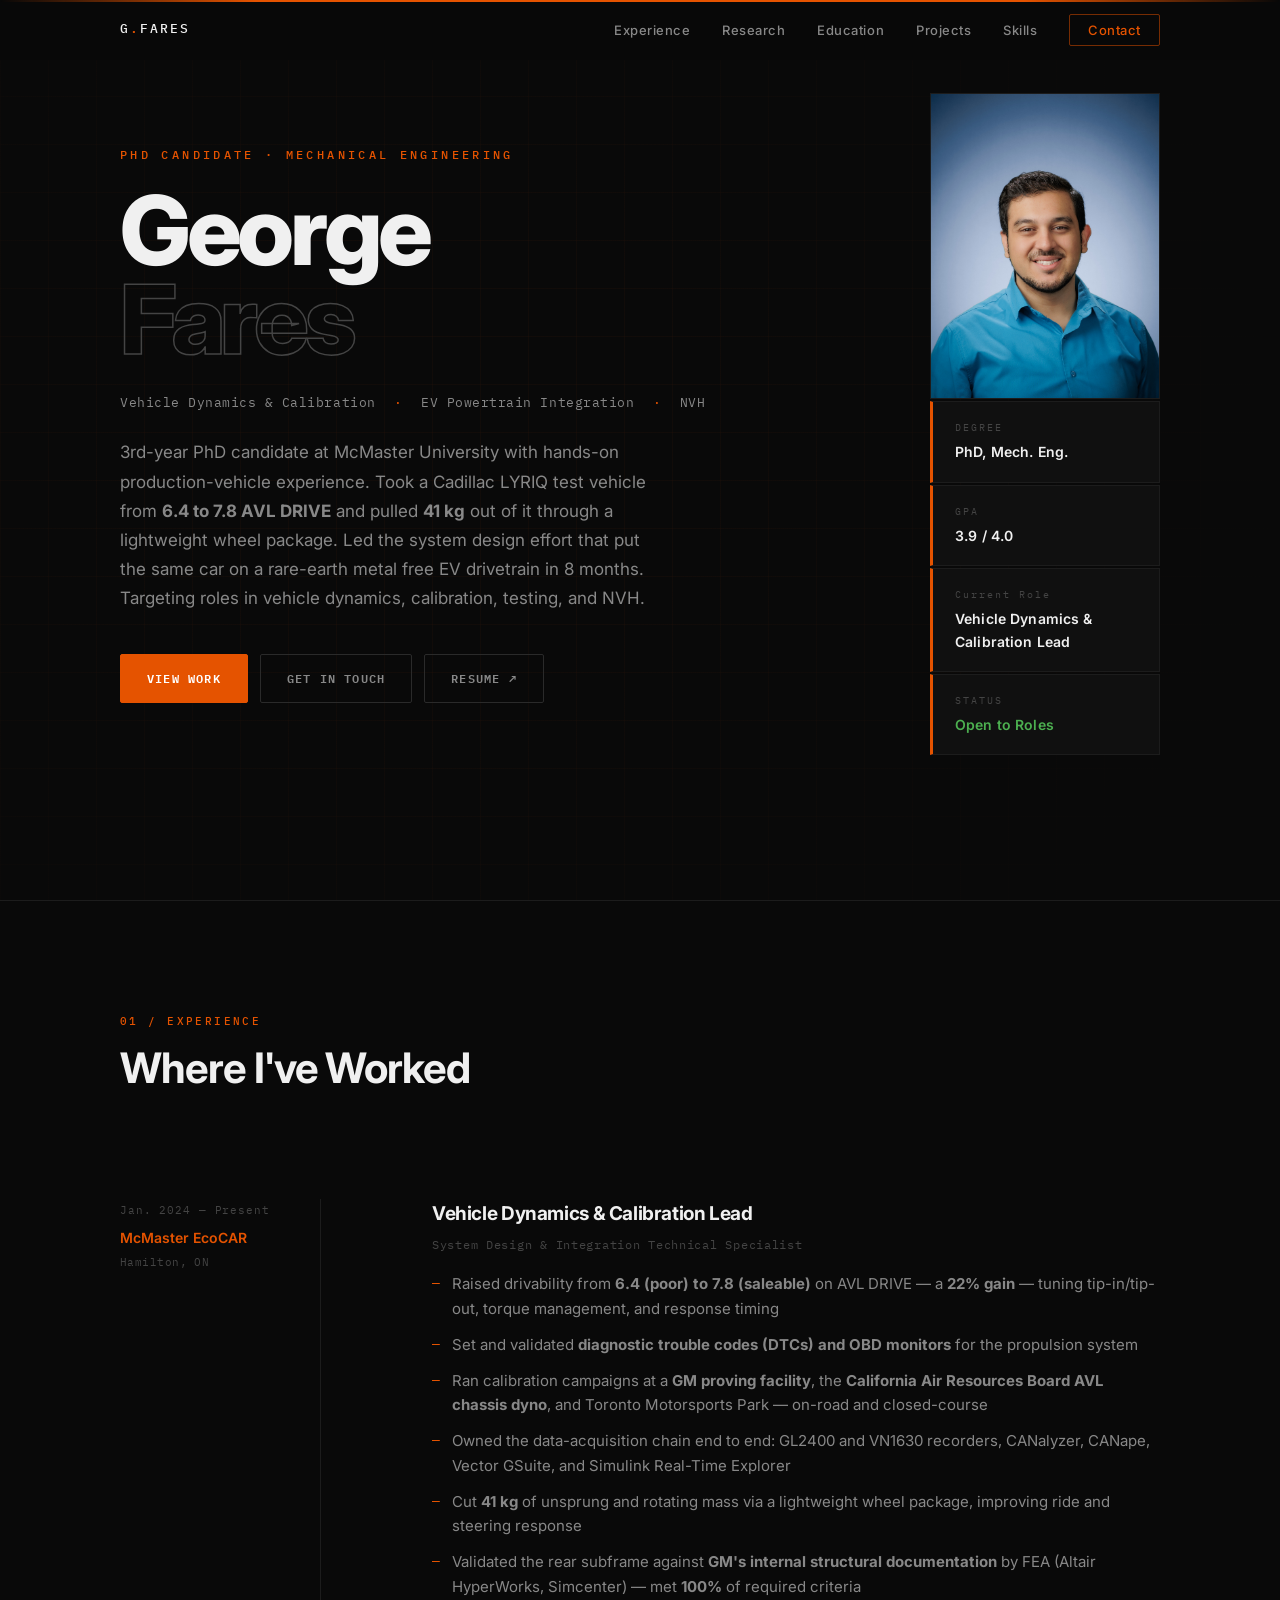
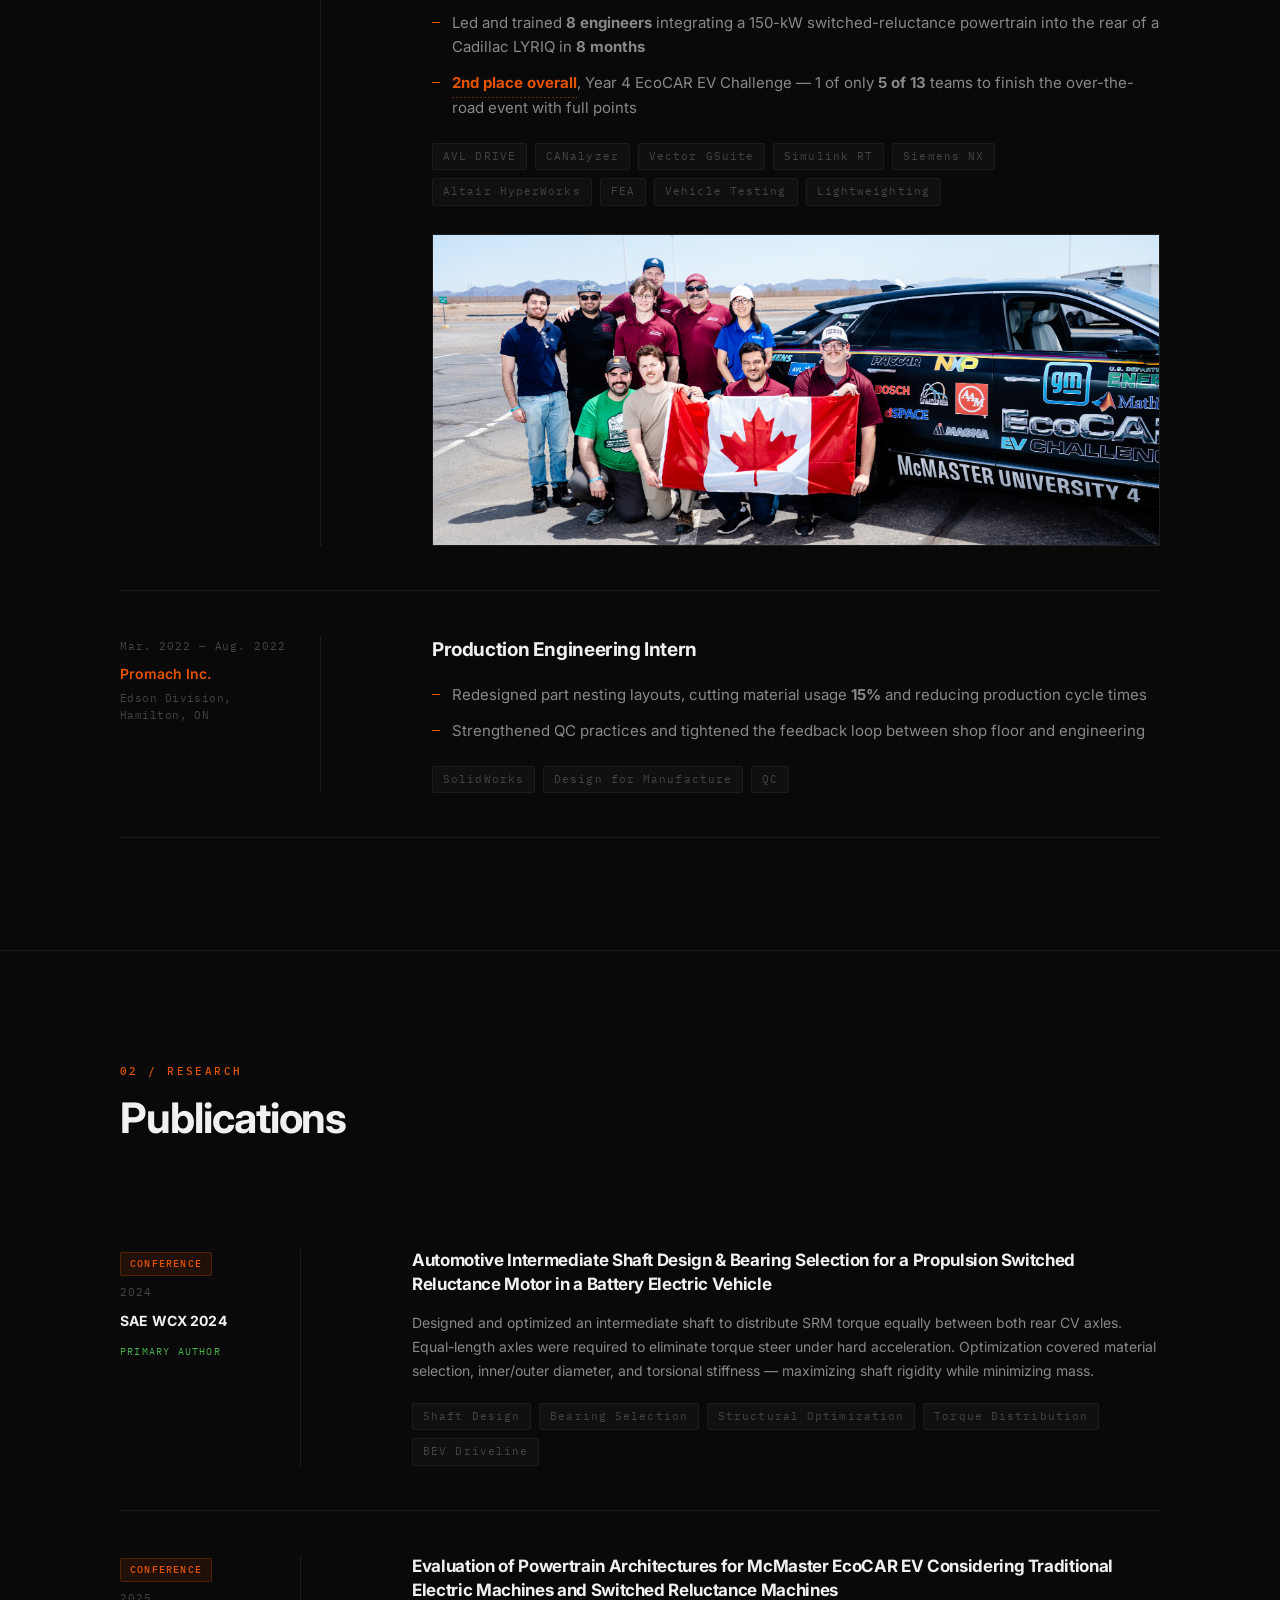
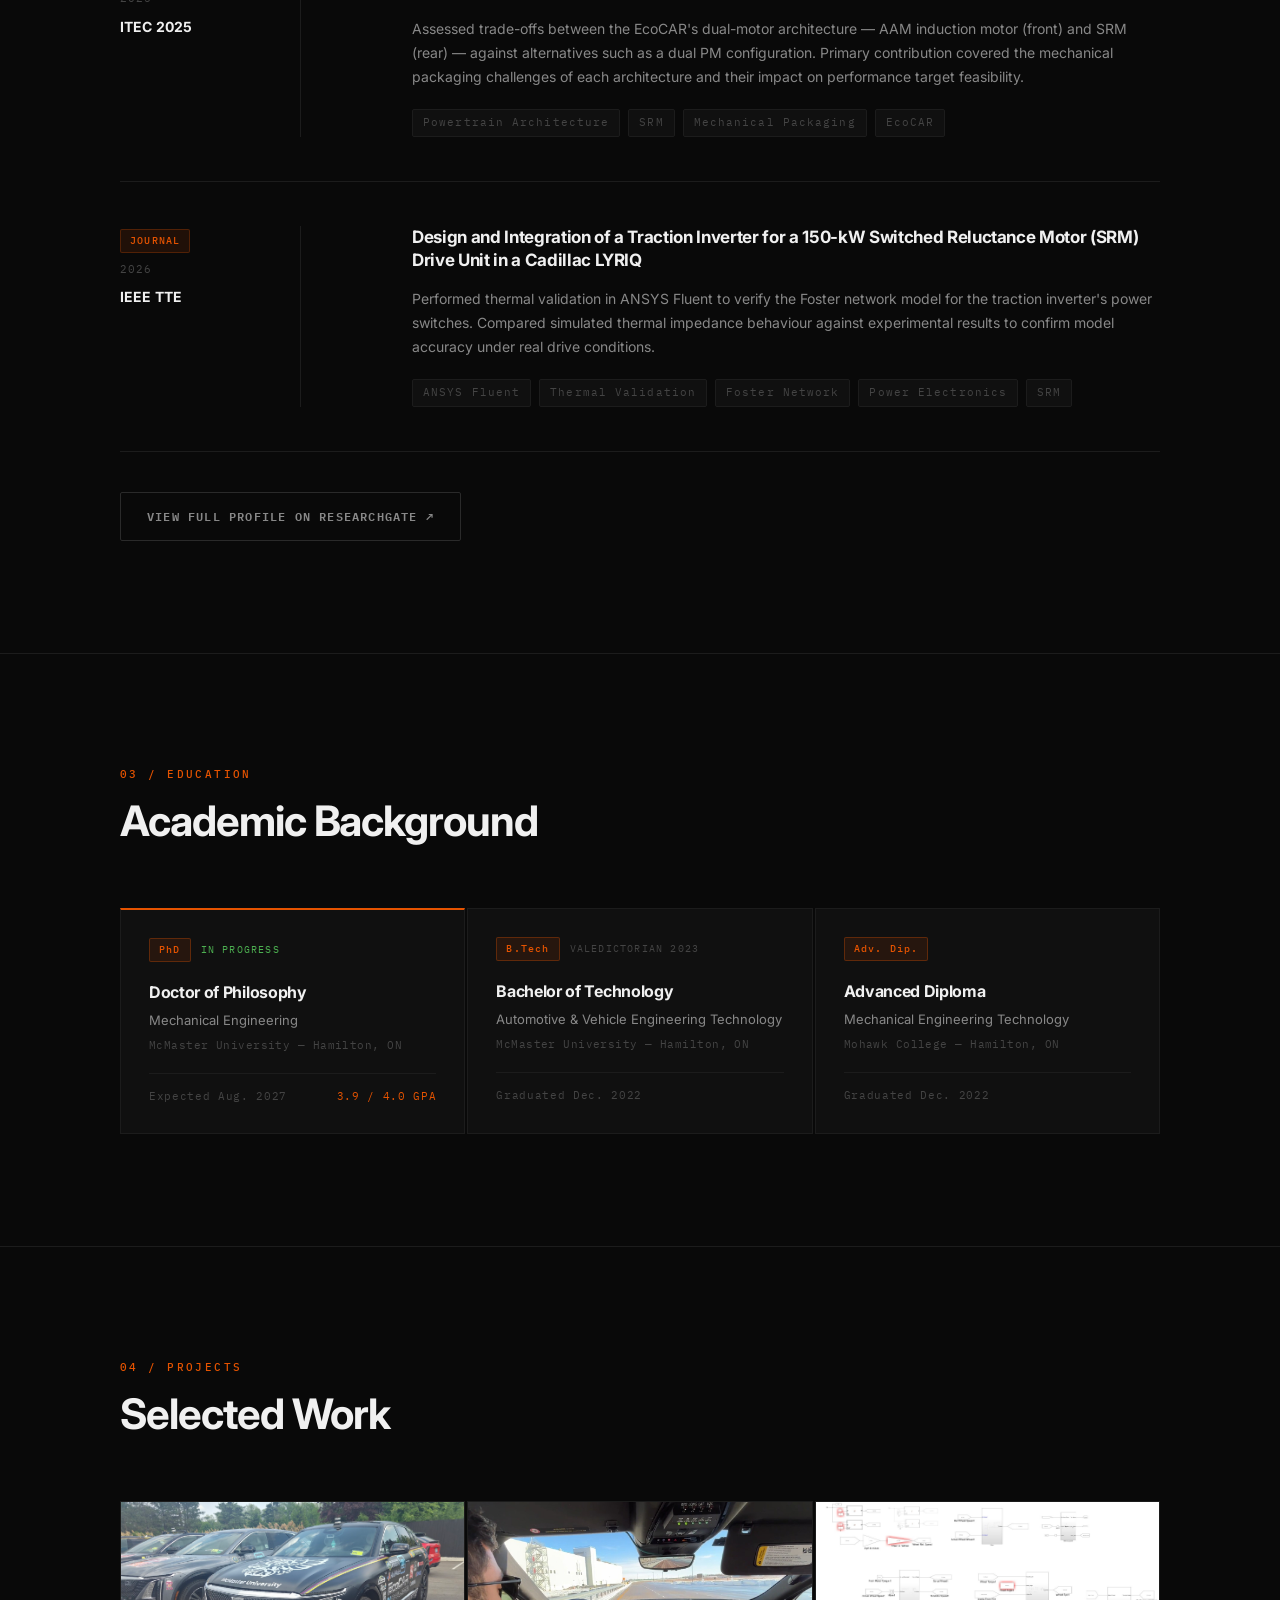
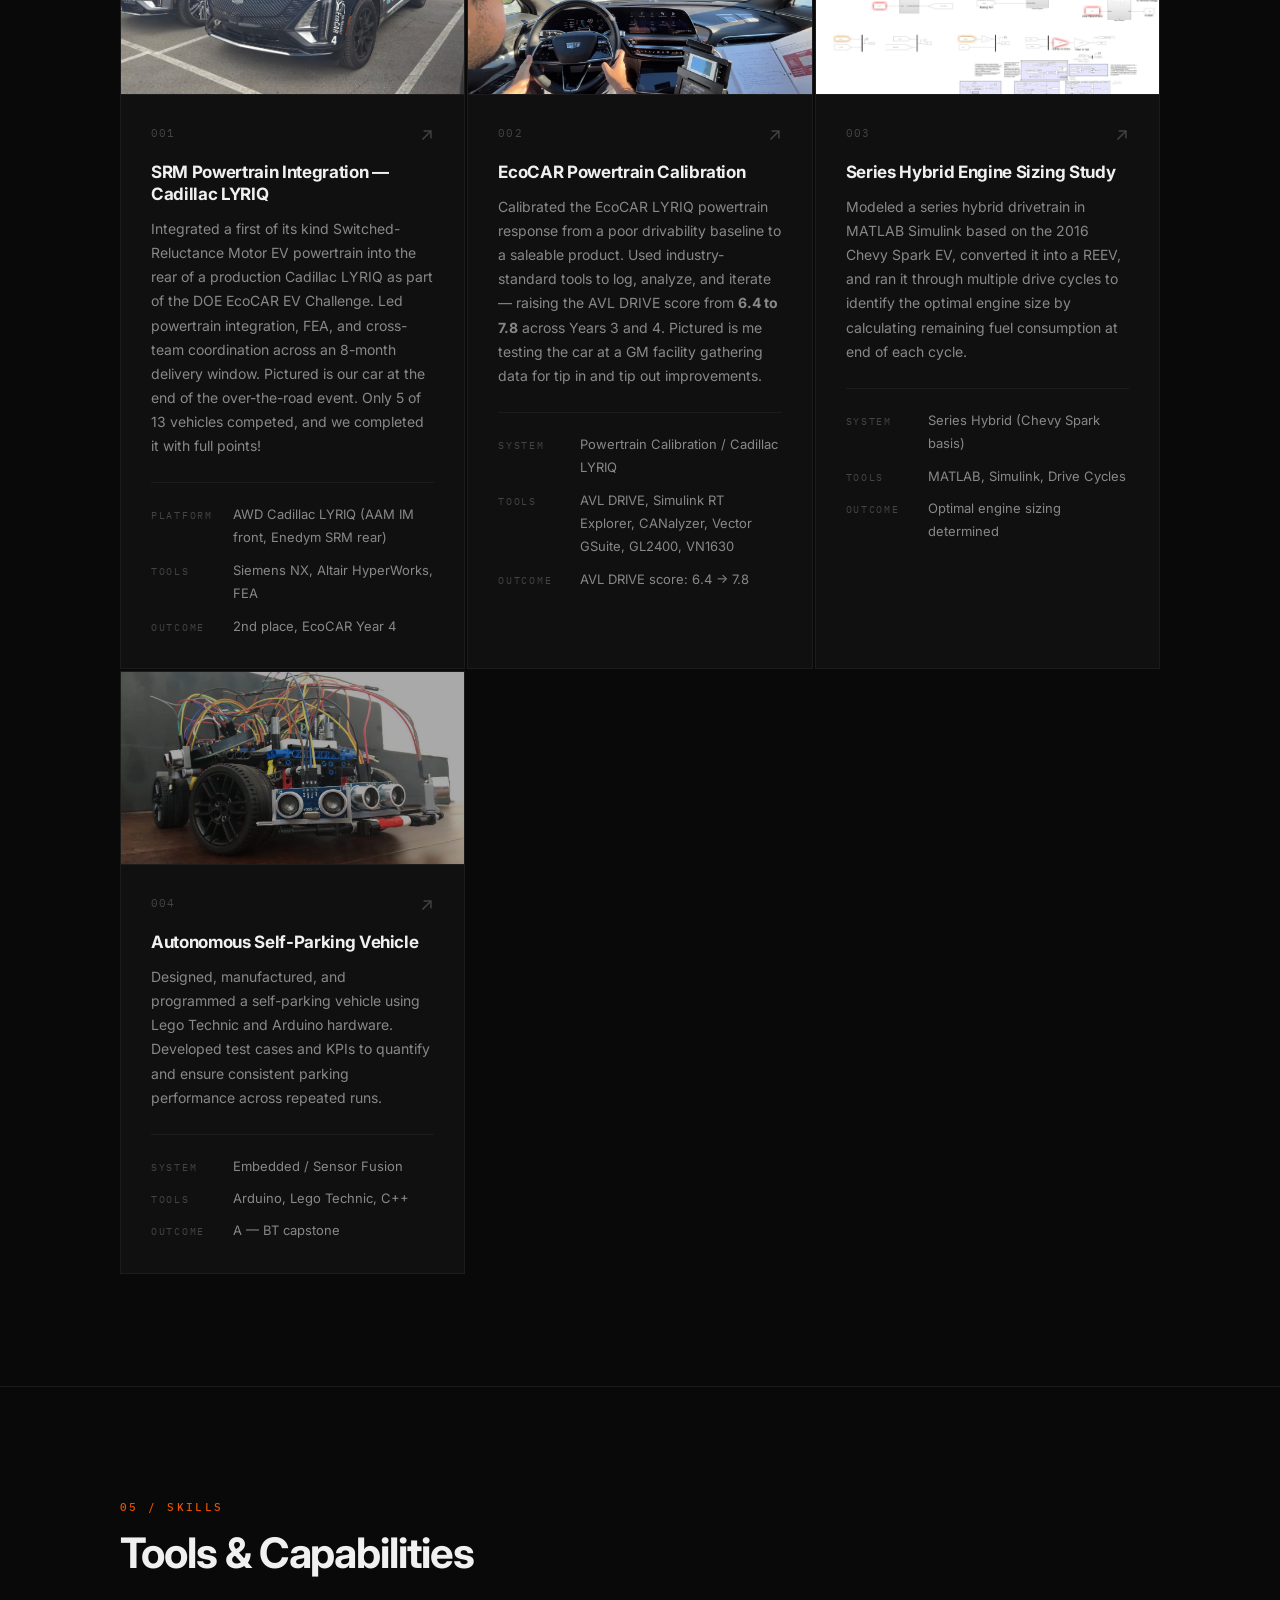
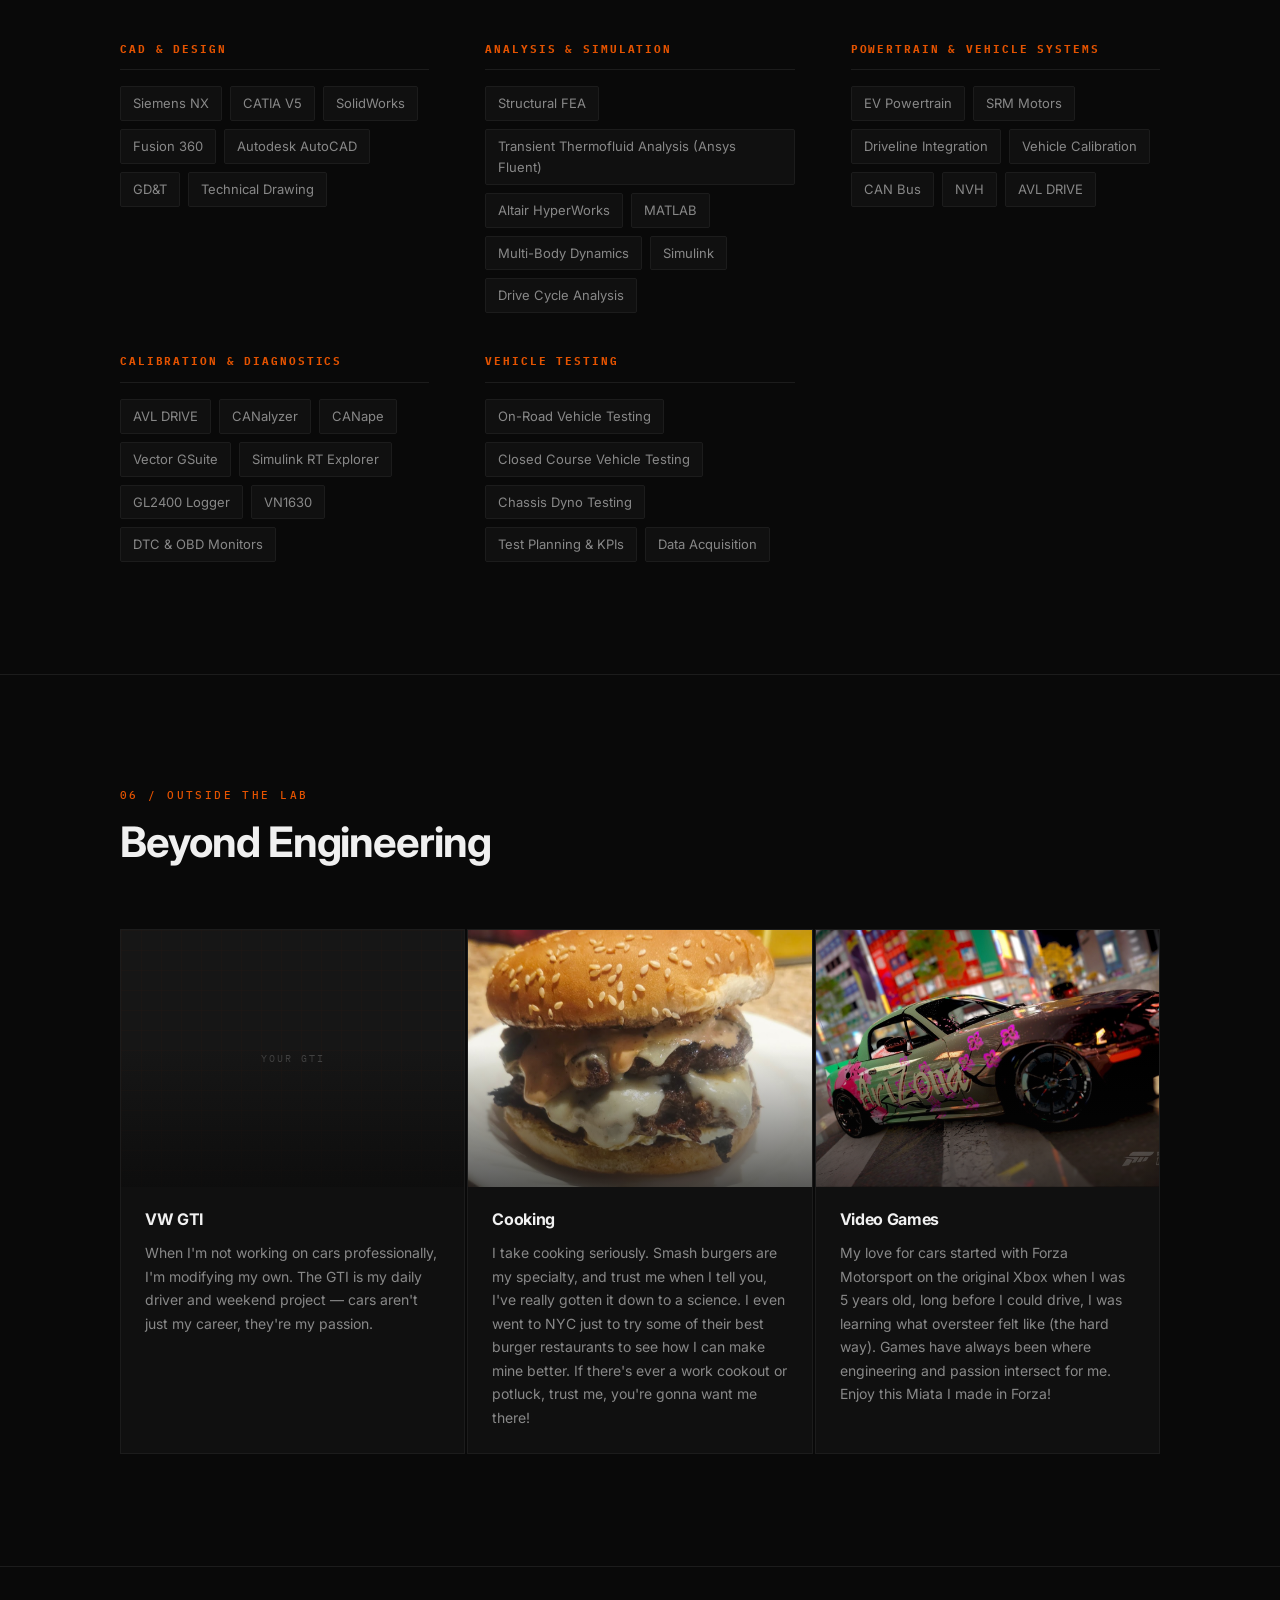
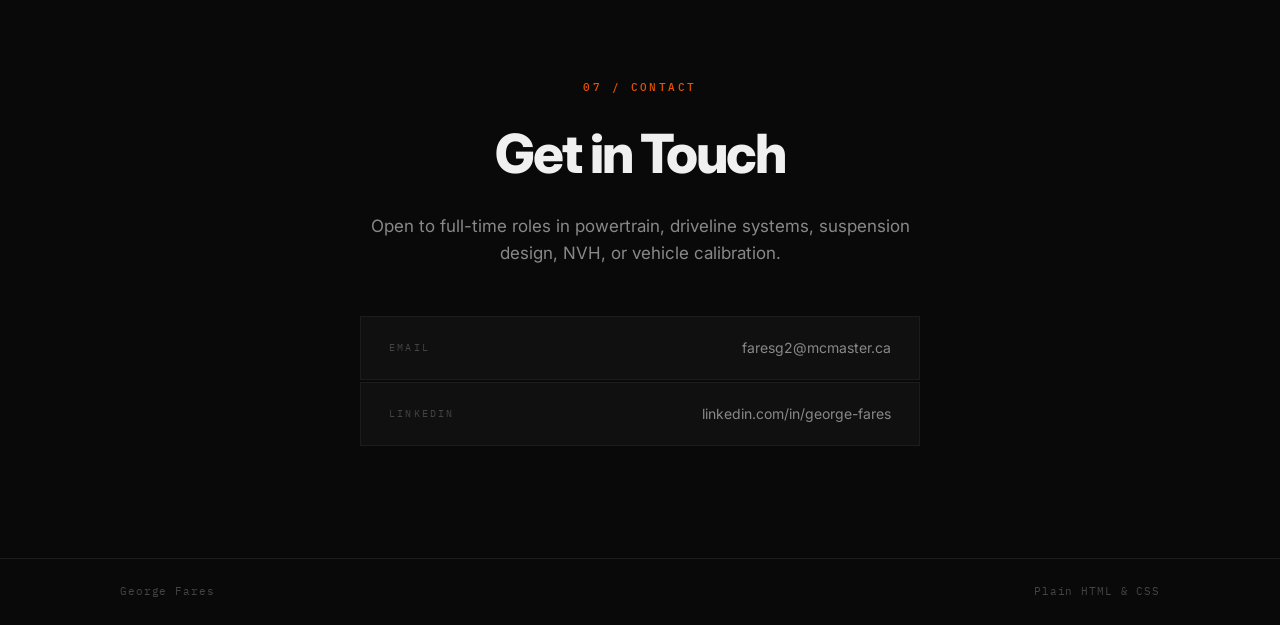
==== commit 8fb9697c: "Tailor resume and site toward GM vehicle calibration roles - Surface DTC/OBD monitor work and CANape" ====
--- a/index.html
+++ b/index.html
@@ -113,10 +113,12 @@
                     <p class="timeline-subrole">System Design &amp; Integration Technical Specialist</p>
                     <ul>
                         <li>Raised drivability from <strong>6.4 (poor) to 7.8 (saleable)</strong> on AVL DRIVE — a <strong>22% gain</strong> — tuning tip-in/tip-out, torque management, and response timing</li>
+                        <li>Set and validated <strong>diagnostic trouble codes (DTCs) and OBD monitors</strong> for the propulsion system</li>
+                        <li>Ran calibration campaigns at a <strong>GM proving facility</strong>, the <strong>California Air Resources Board AVL chassis dyno</strong>, and Toronto Motorsports Park — on-road and closed-course</li>
+                        <li>Owned the data-acquisition chain end to end: GL2400 and VN1630 recorders, CANalyzer, CANape, Vector GSuite, and Simulink Real-Time Explorer</li>
                         <li>Cut <strong>41 kg</strong> of unsprung and rotating mass via a lightweight wheel package, improving ride and steering response</li>
                         <li>Validated the rear subframe against <strong>GM's internal structural documentation</strong> by FEA (Altair HyperWorks, Simcenter) — met <strong>100%</strong> of required criteria</li>
-                        <li>Led <strong>8 engineers</strong> integrating a 150-kW switched-reluctance powertrain into the rear of a Cadillac LYRIQ in <strong>8 months</strong></li>
-                        <li>Built the calibration and data workflow: AVL DRIVE, Simulink Real-Time Explorer, Vector CANalyzer/GSuite, GL2400 and VN1630 loggers; validated on-road and on closed course</li>
+                        <li>Led and trained <strong>8 engineers</strong> integrating a 150-kW switched-reluctance powertrain into the rear of a Cadillac LYRIQ in <strong>8 months</strong></li>
                         <li><strong class="podium" tabindex="0" title="Pop the confetti">2nd place overall</strong>, Year 4 EcoCAR EV Challenge — 1 of only <strong>5 of 13</strong> teams to finish the over-the-road event with full points</li>
                     </ul>
 
@@ -484,11 +486,14 @@
             <div class="skill-group">
                 <h4 class="skill-group-title">Calibration &amp; Diagnostics</h4>
                 <div class="skill-tags">
+                    <span>AVL DRIVE</span>
                     <span>CANalyzer</span>
+                    <span>CANape</span>
                     <span>Vector GSuite</span>
                     <span>Simulink RT Explorer</span>
                     <span>GL2400 Logger</span>
                     <span>VN1630</span>
+                    <span>DTC &amp; OBD Monitors</span>
                 </div>
             </div>
 
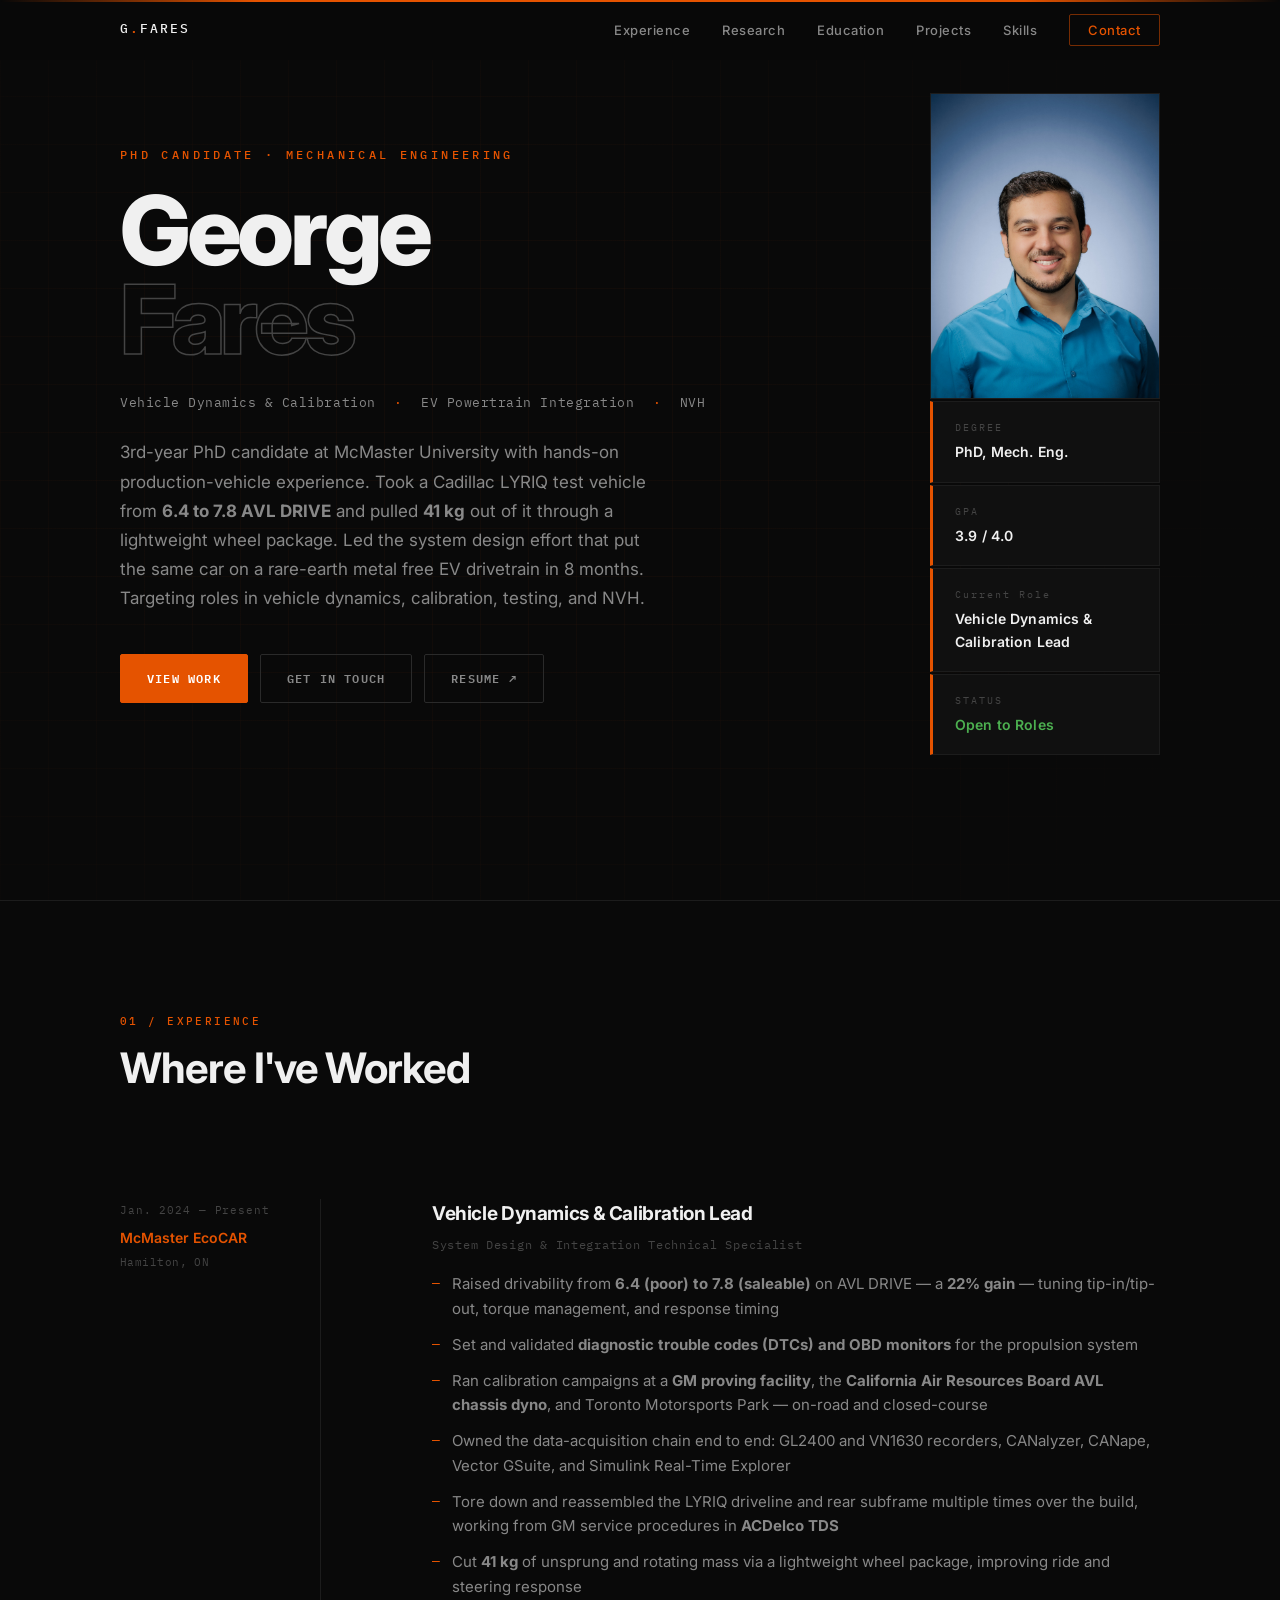
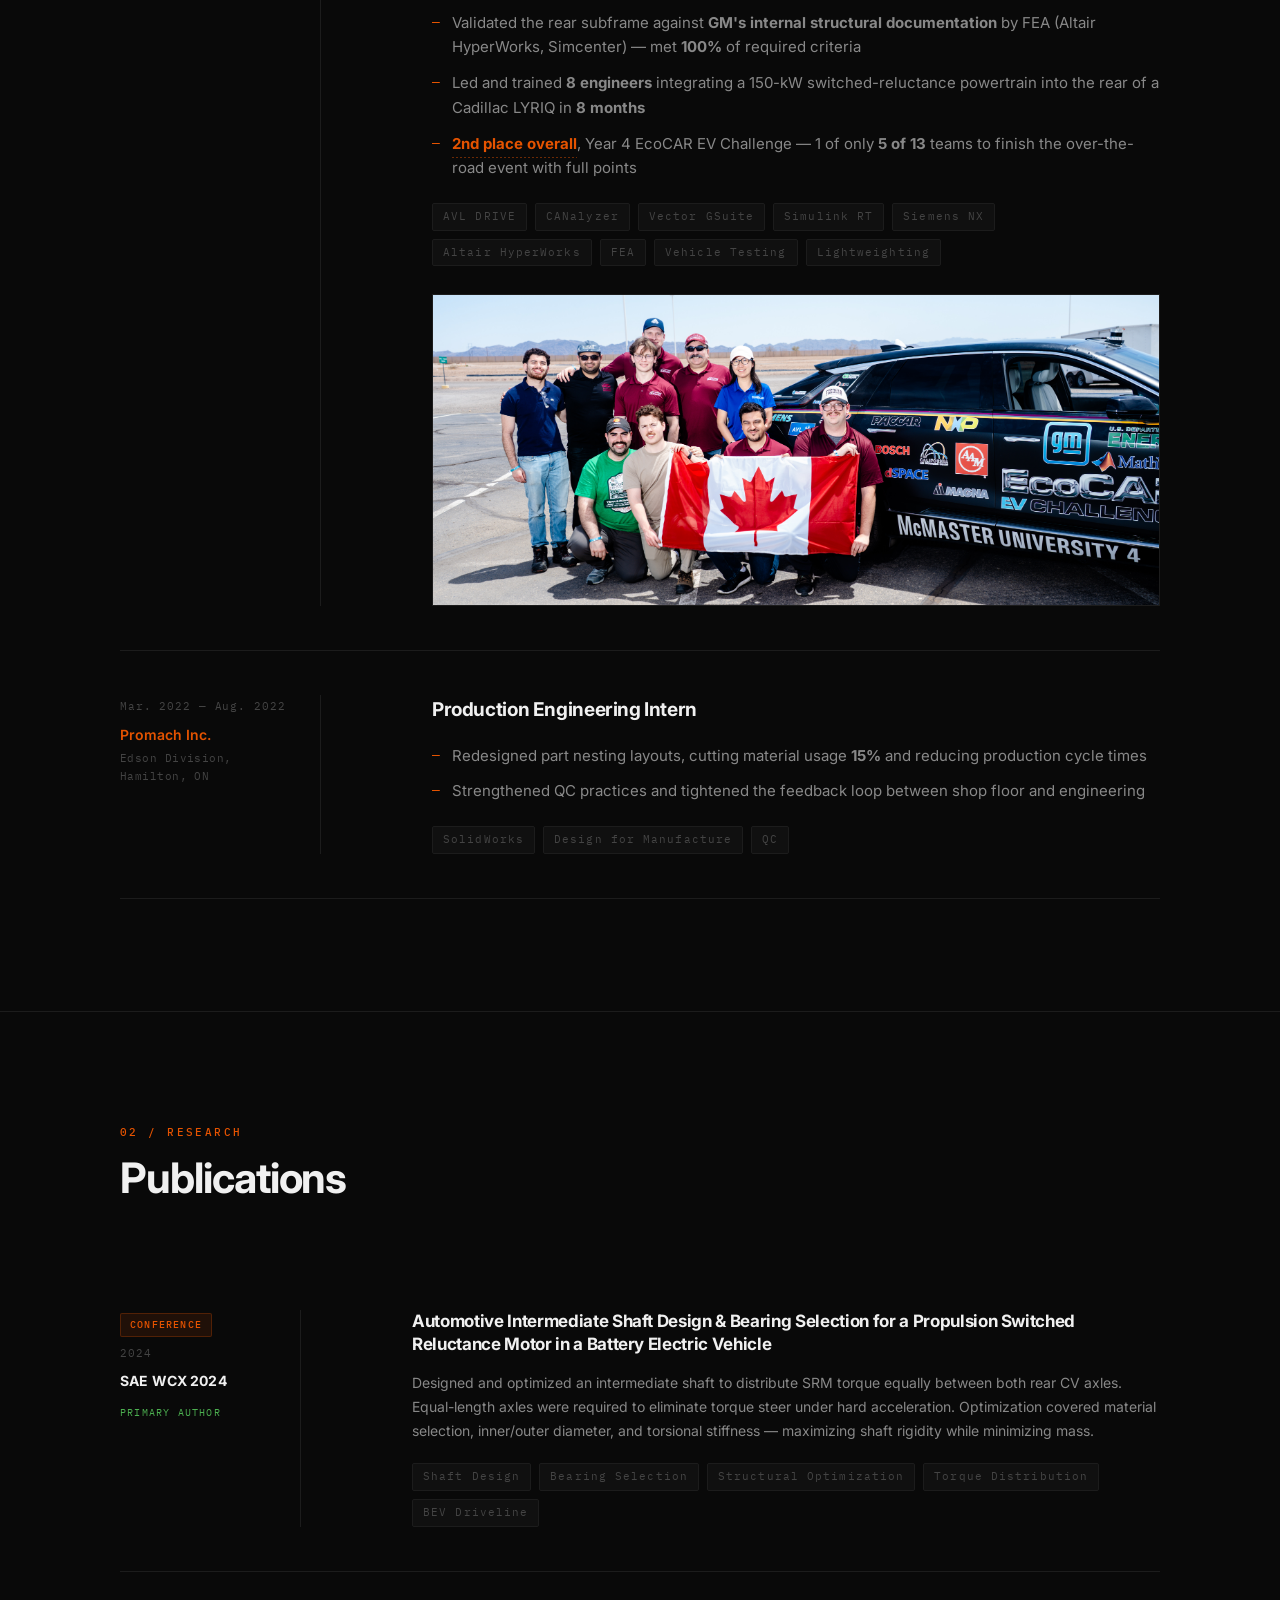
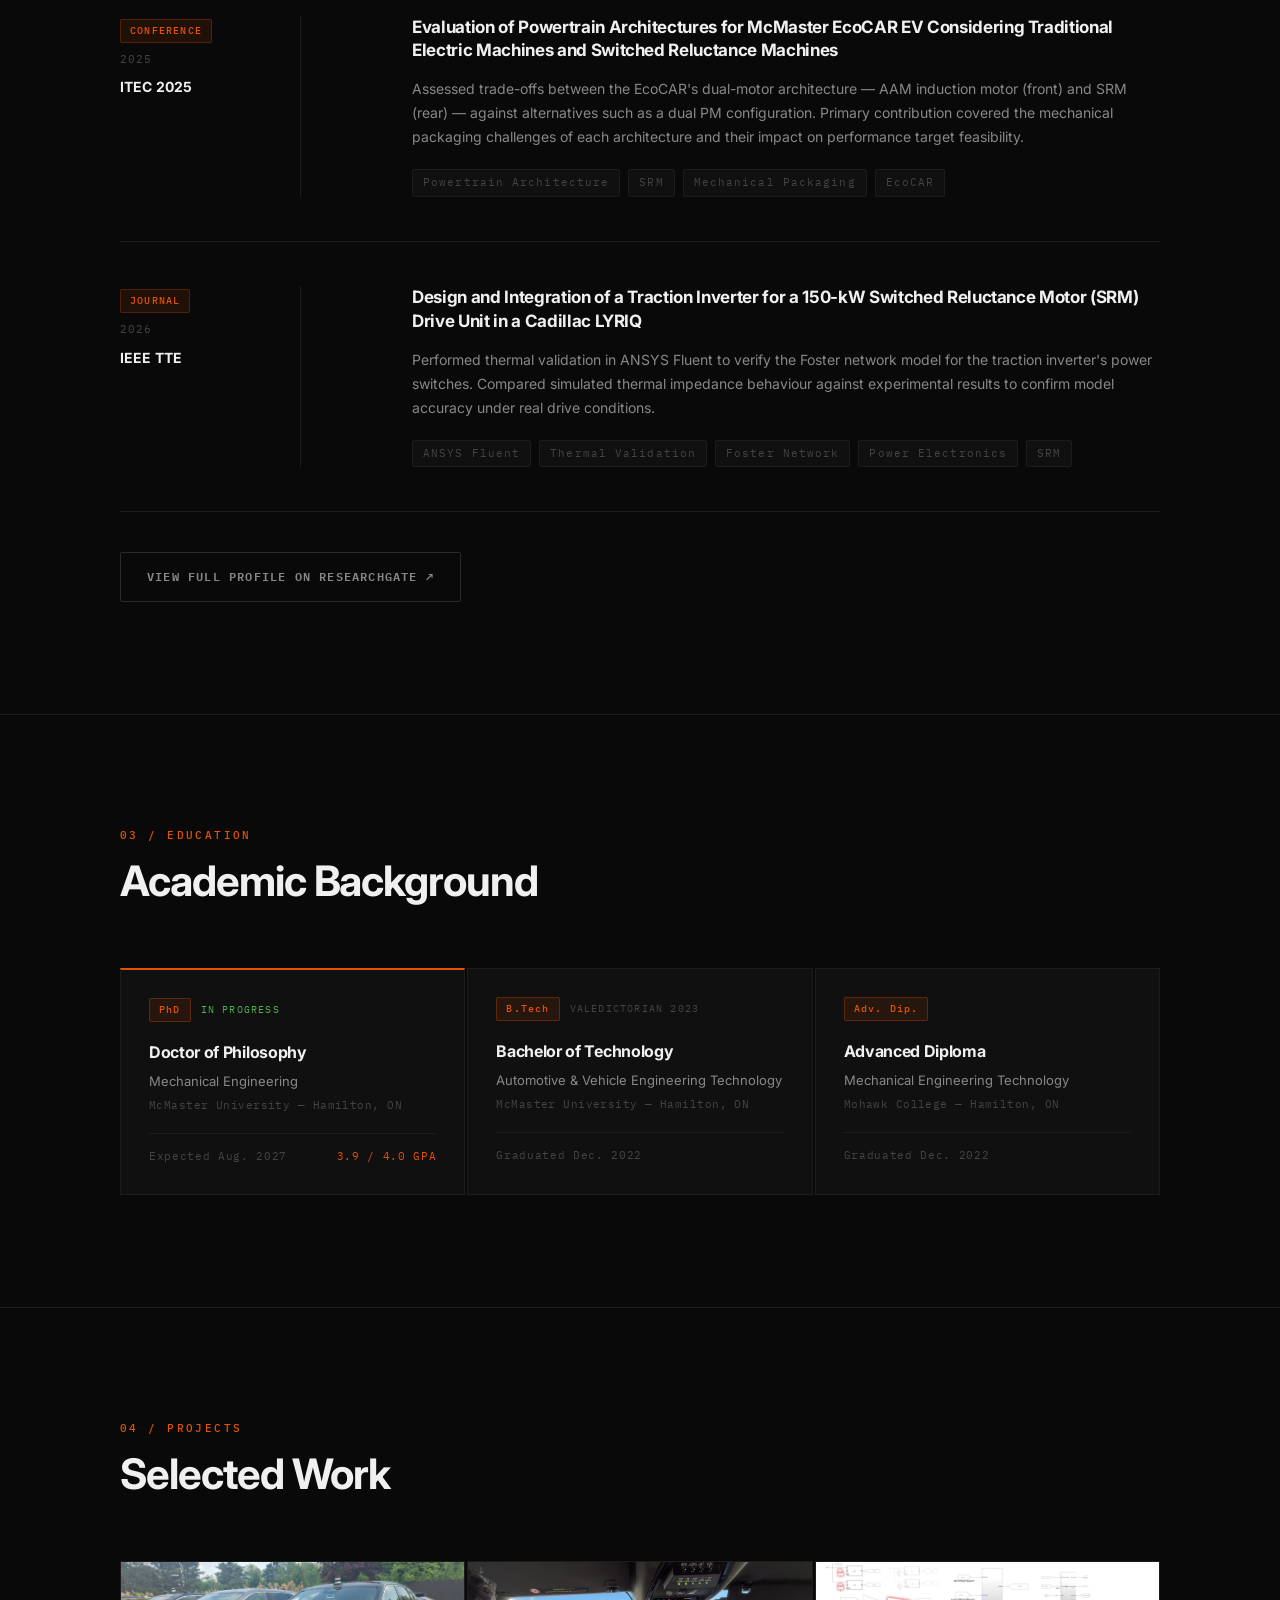
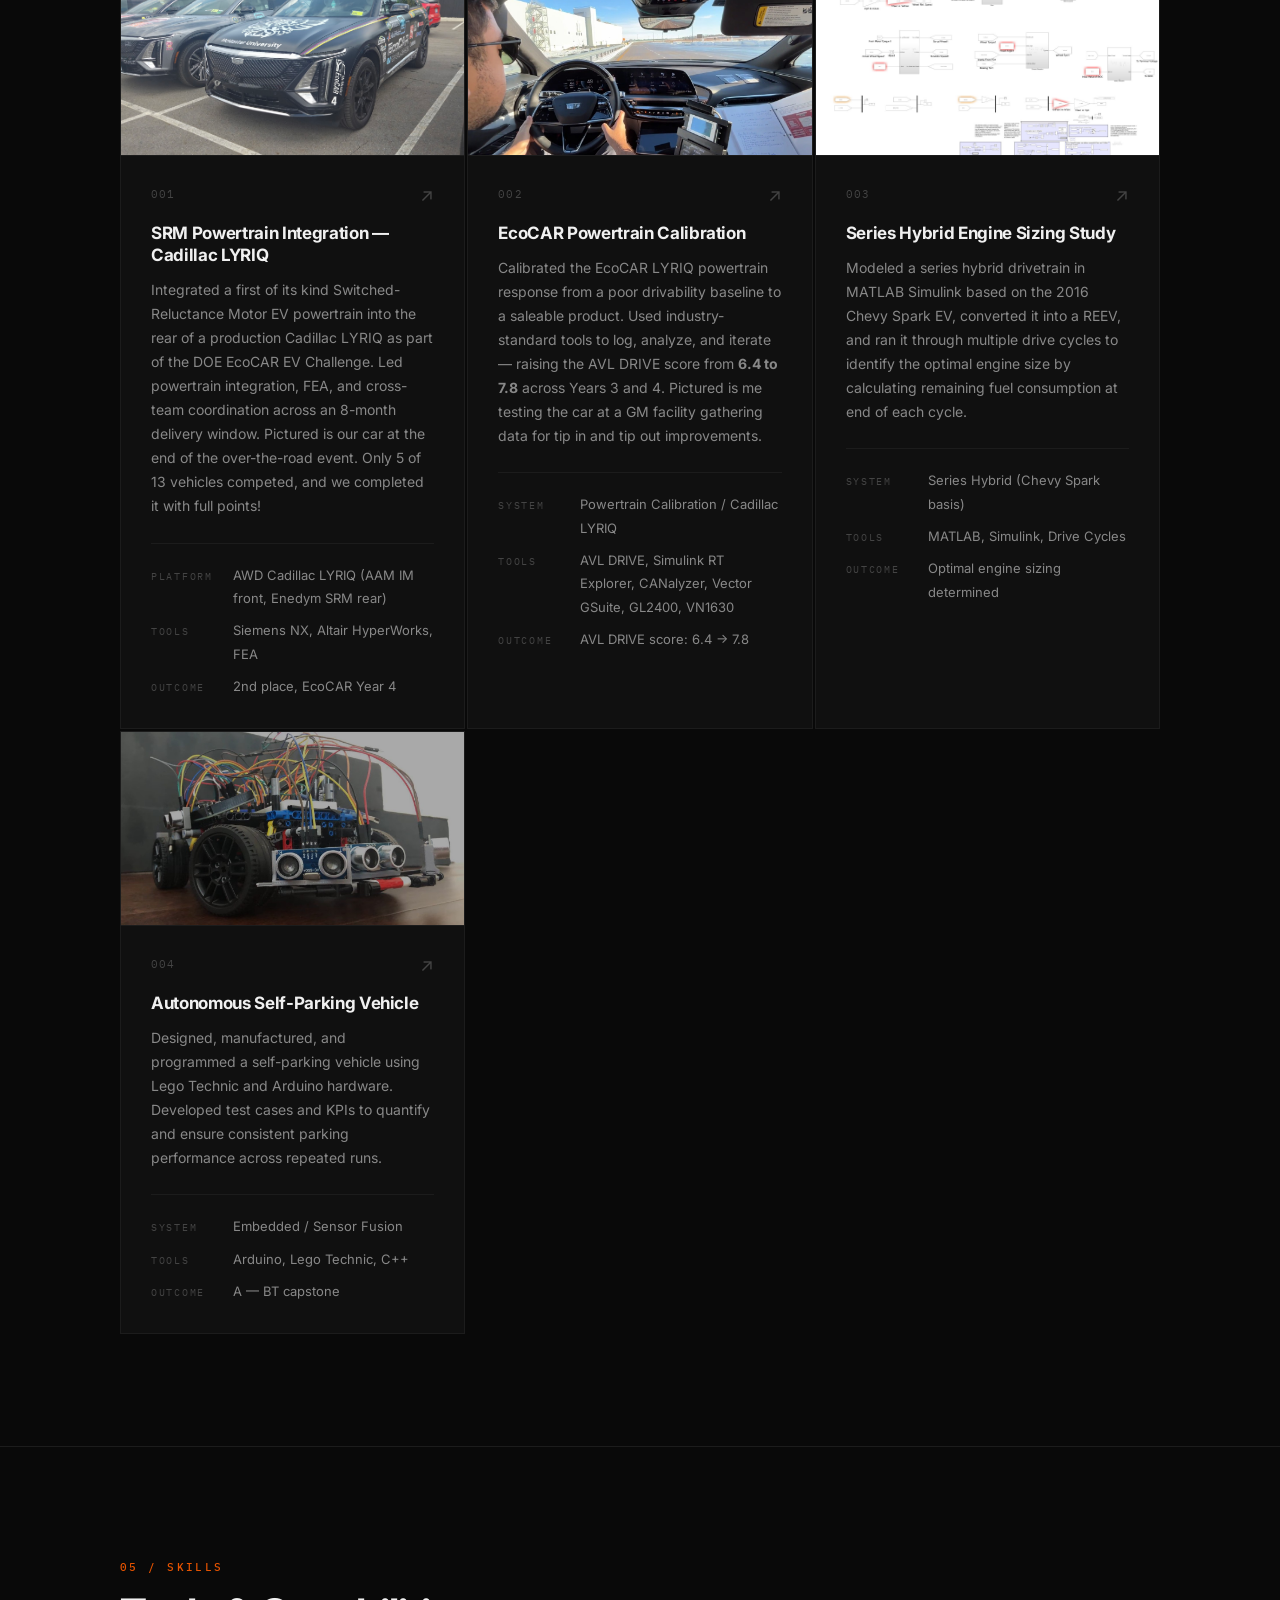
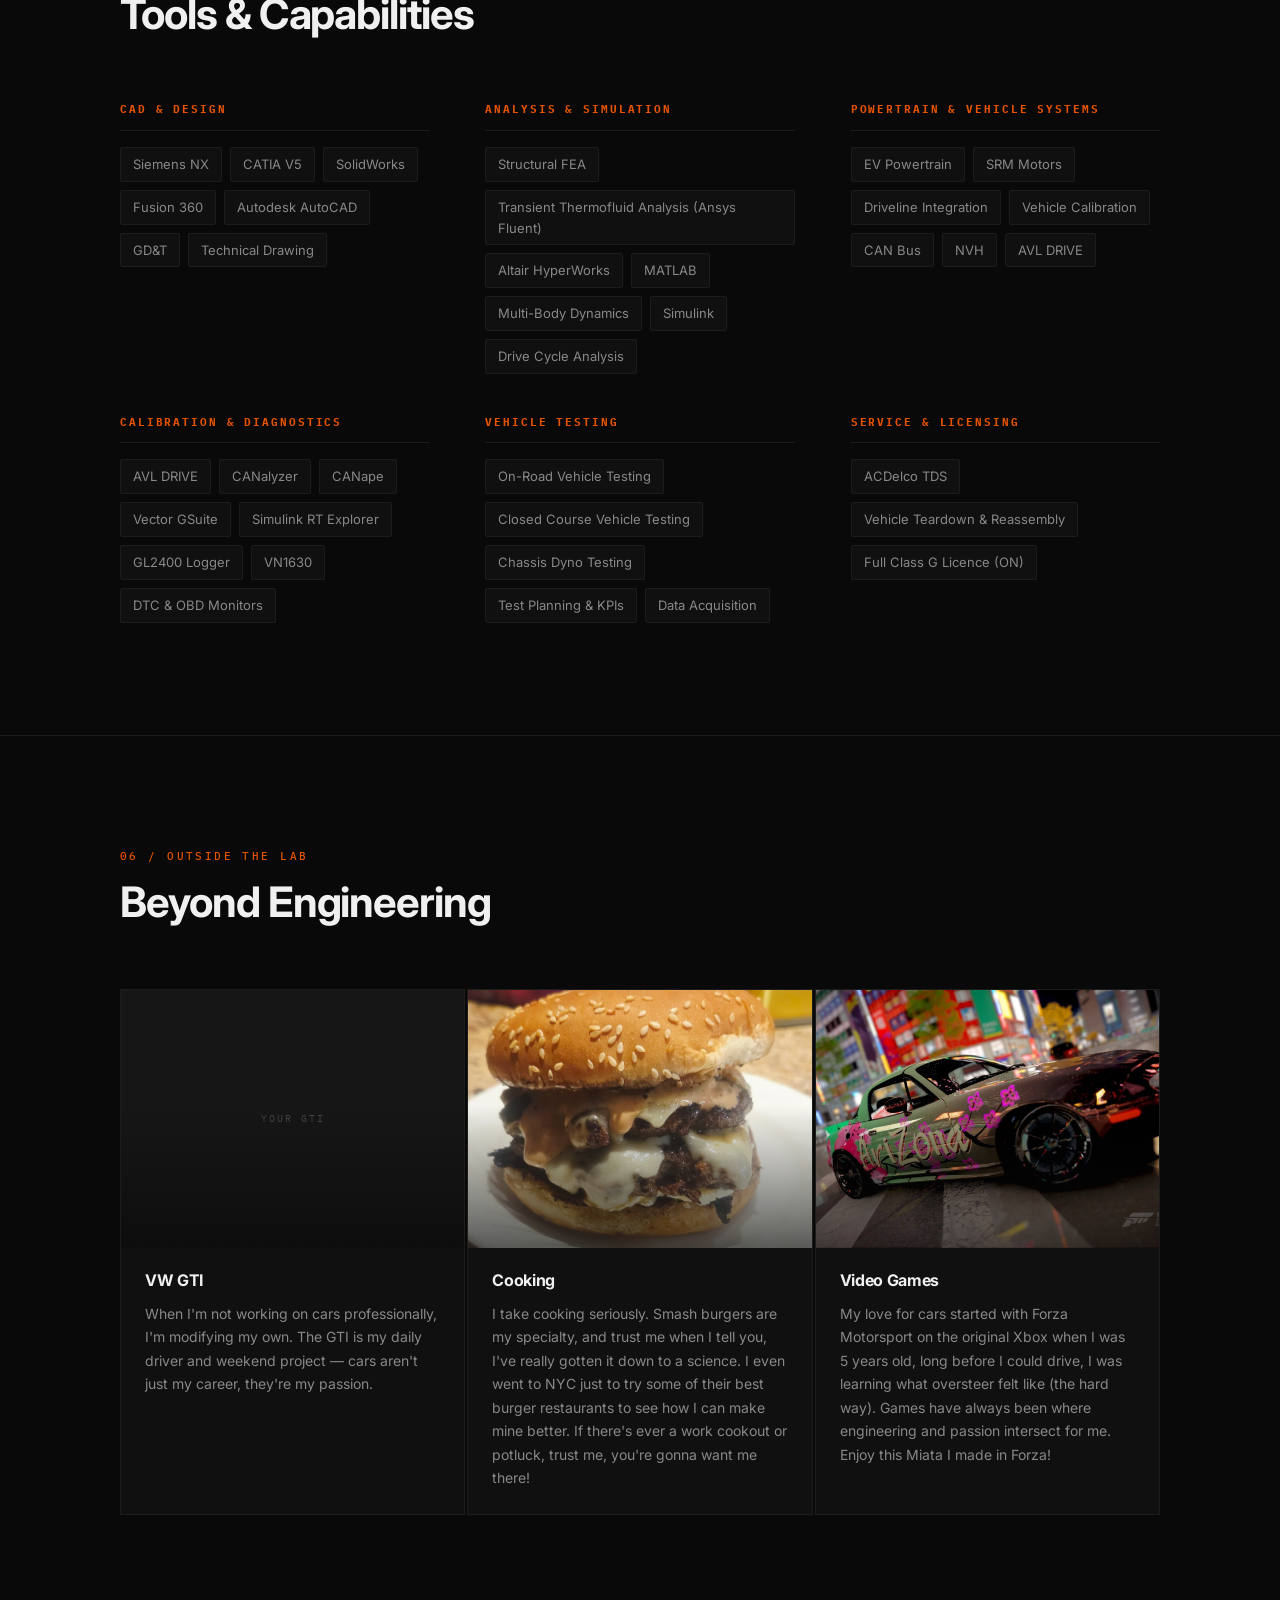
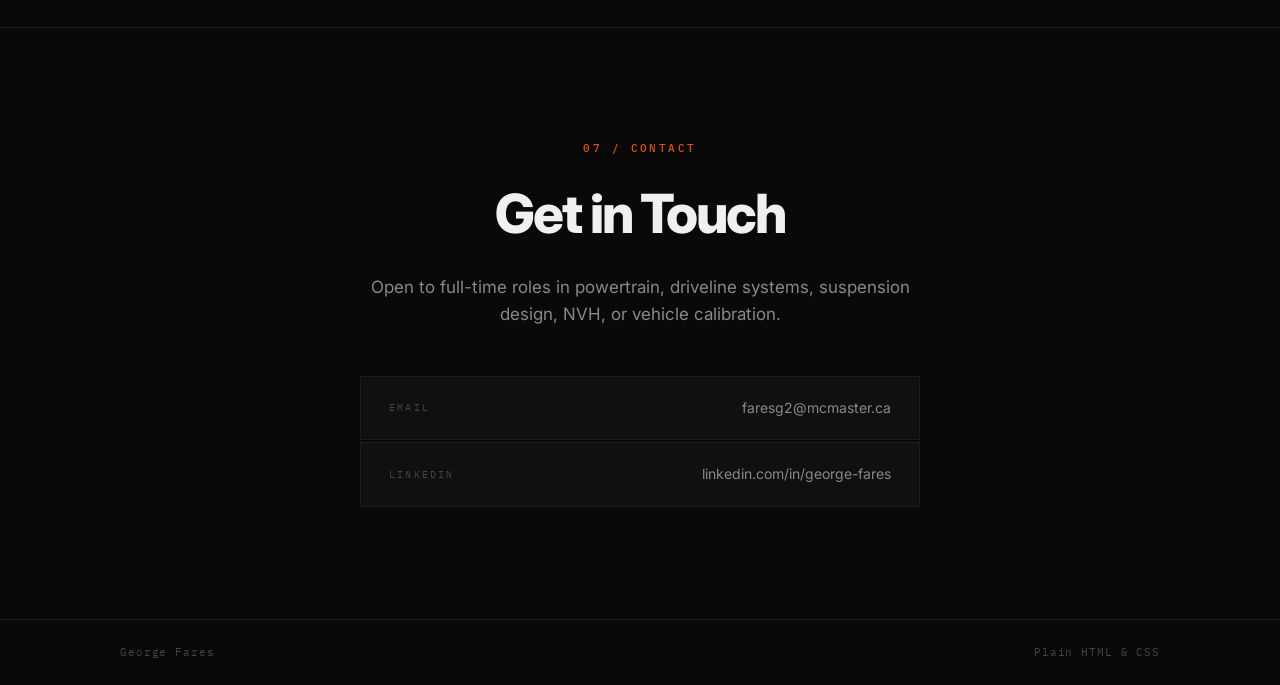
==== commit 2d1d05c1: "Add driver licence, ACDelco TDS, and LYRIQ teardown experience - Full Class G licence (a stated GM r" ====
--- a/index.html
+++ b/index.html
@@ -116,6 +116,7 @@
                         <li>Set and validated <strong>diagnostic trouble codes (DTCs) and OBD monitors</strong> for the propulsion system</li>
                         <li>Ran calibration campaigns at a <strong>GM proving facility</strong>, the <strong>California Air Resources Board AVL chassis dyno</strong>, and Toronto Motorsports Park — on-road and closed-course</li>
                         <li>Owned the data-acquisition chain end to end: GL2400 and VN1630 recorders, CANalyzer, CANape, Vector GSuite, and Simulink Real-Time Explorer</li>
+                        <li>Tore down and reassembled the LYRIQ driveline and rear subframe multiple times over the build, working from GM service procedures in <strong>ACDelco TDS</strong></li>
                         <li>Cut <strong>41 kg</strong> of unsprung and rotating mass via a lightweight wheel package, improving ride and steering response</li>
                         <li>Validated the rear subframe against <strong>GM's internal structural documentation</strong> by FEA (Altair HyperWorks, Simcenter) — met <strong>100%</strong> of required criteria</li>
                         <li>Led and trained <strong>8 engineers</strong> integrating a 150-kW switched-reluctance powertrain into the rear of a Cadillac LYRIQ in <strong>8 months</strong></li>
@@ -505,6 +506,15 @@
                     <span>Chassis Dyno Testing</span>
                     <span>Test Planning &amp; KPIs</span>
                     <span>Data Acquisition</span>
+                </div>
+            </div>
+
+            <div class="skill-group">
+                <h4 class="skill-group-title">Service &amp; Licensing</h4>
+                <div class="skill-tags">
+                    <span>ACDelco TDS</span>
+                    <span>Vehicle Teardown &amp; Reassembly</span>
+                    <span>Full Class G Licence (ON)</span>
                 </div>
             </div>
 
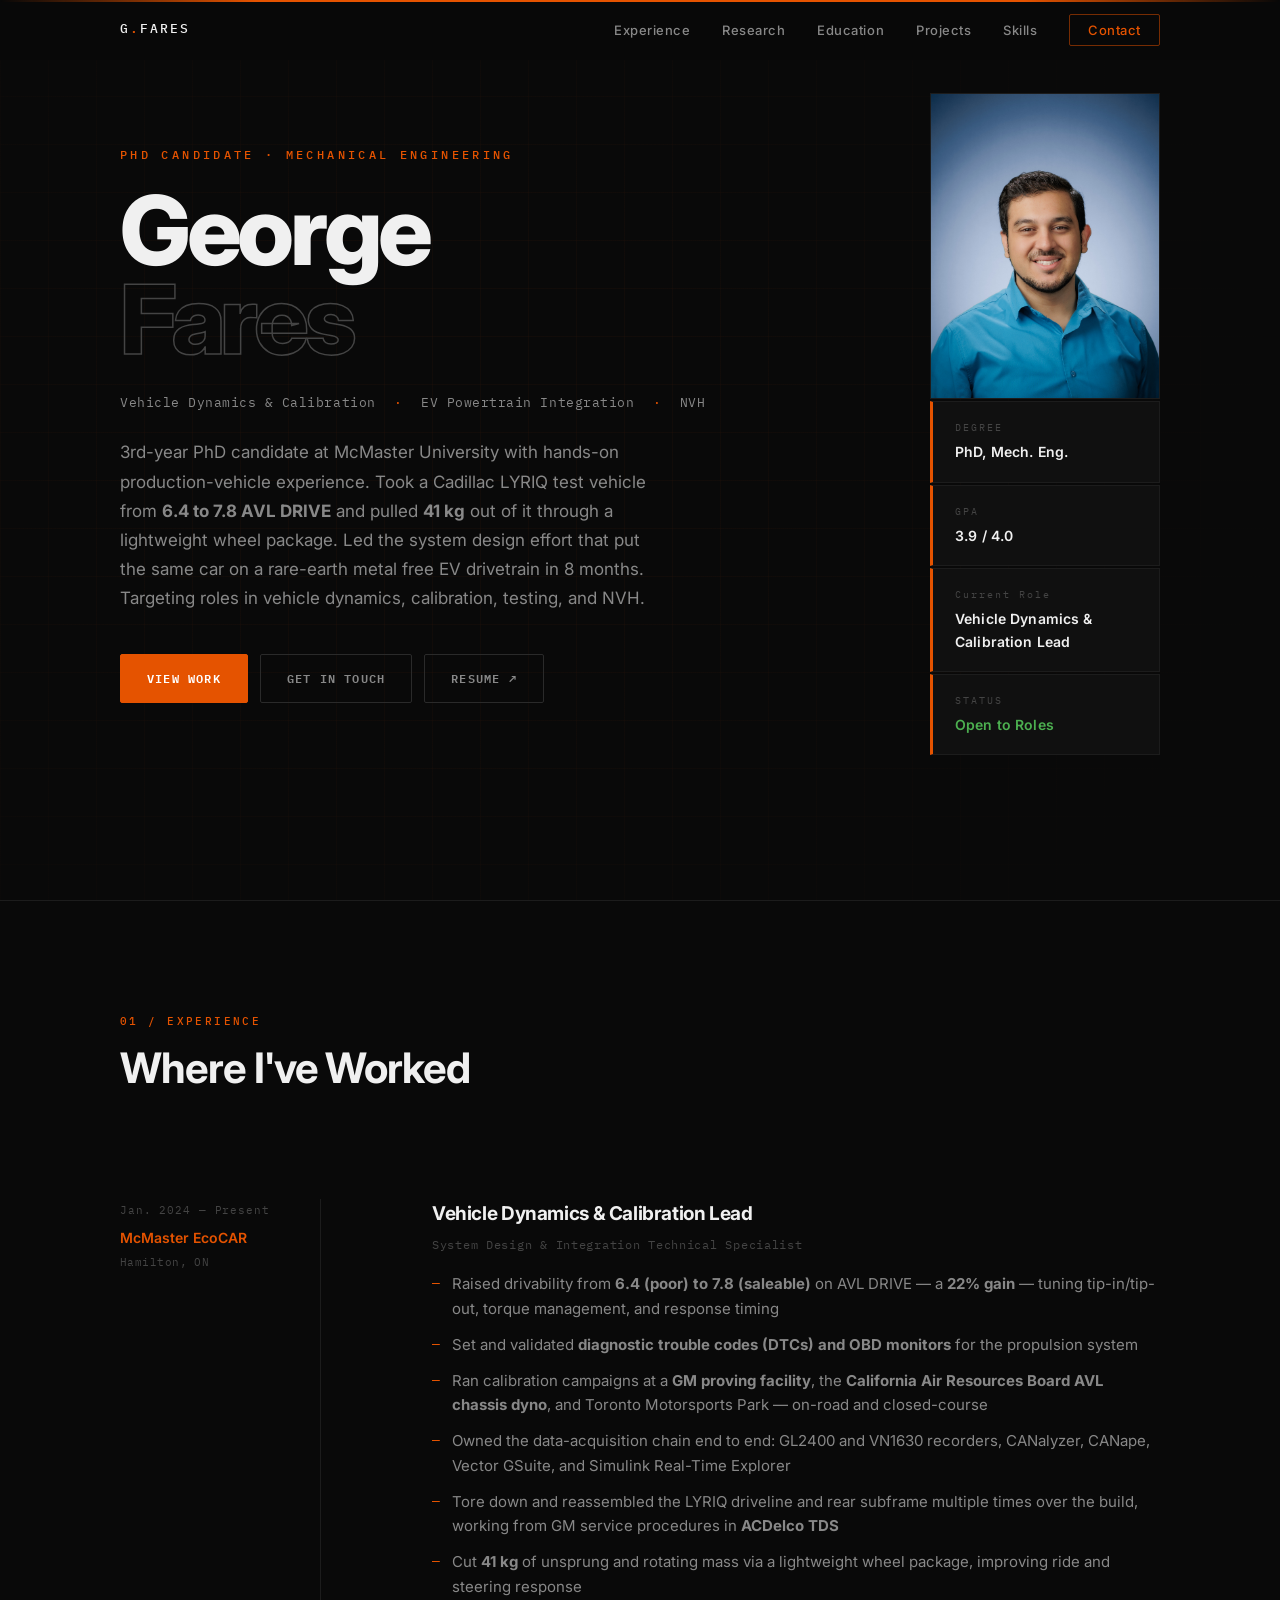
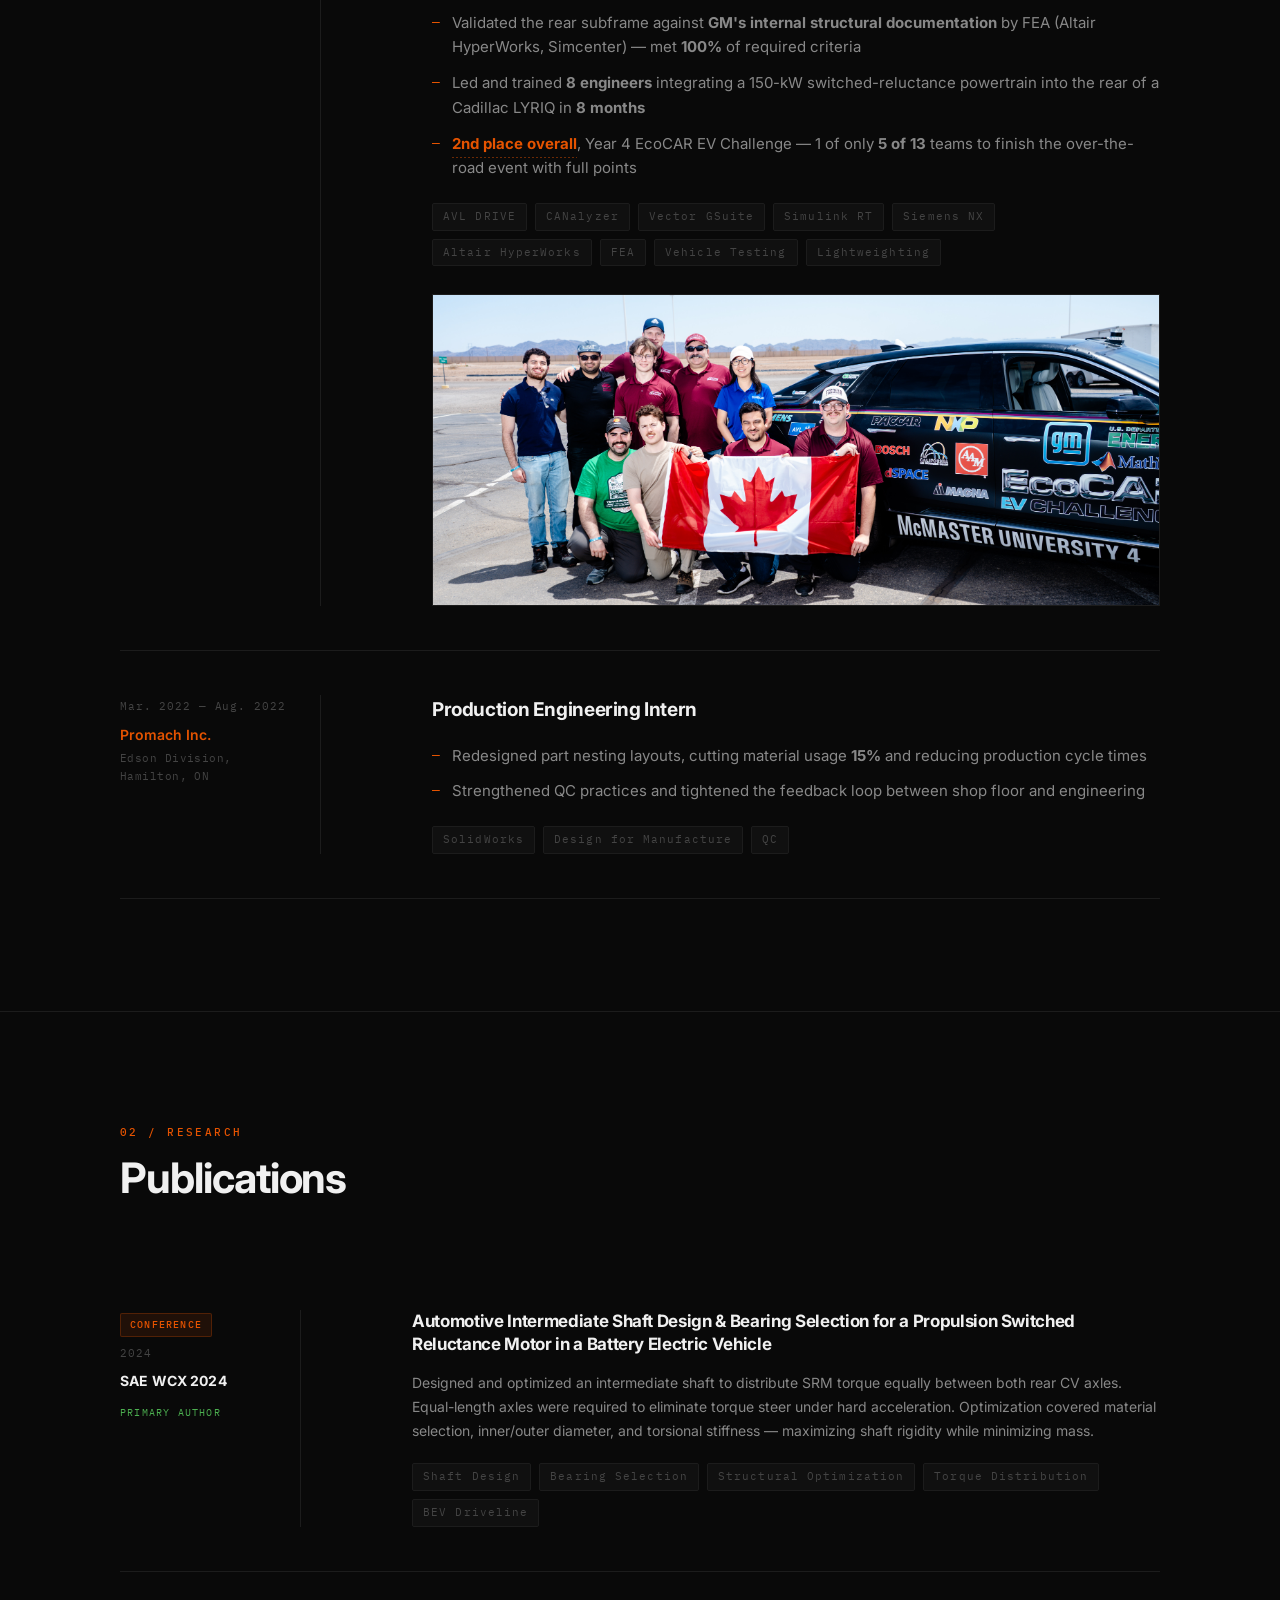
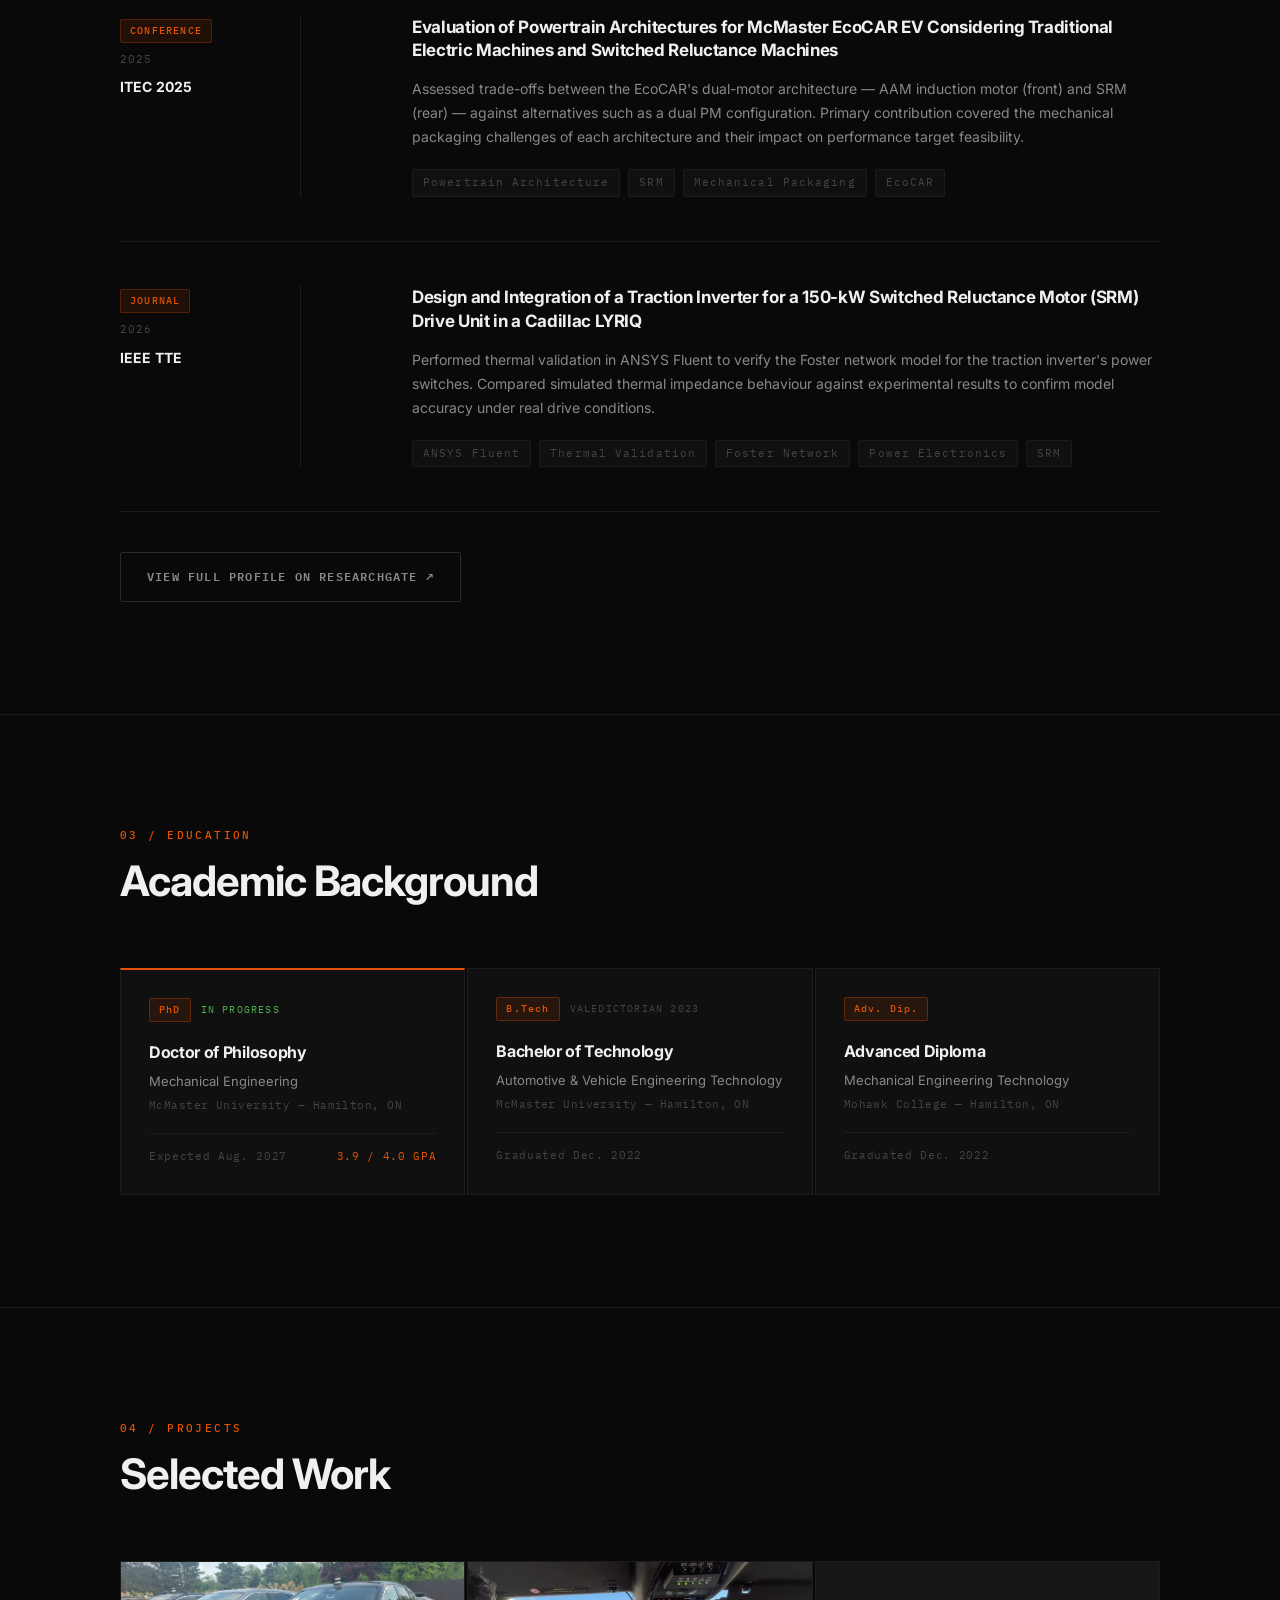
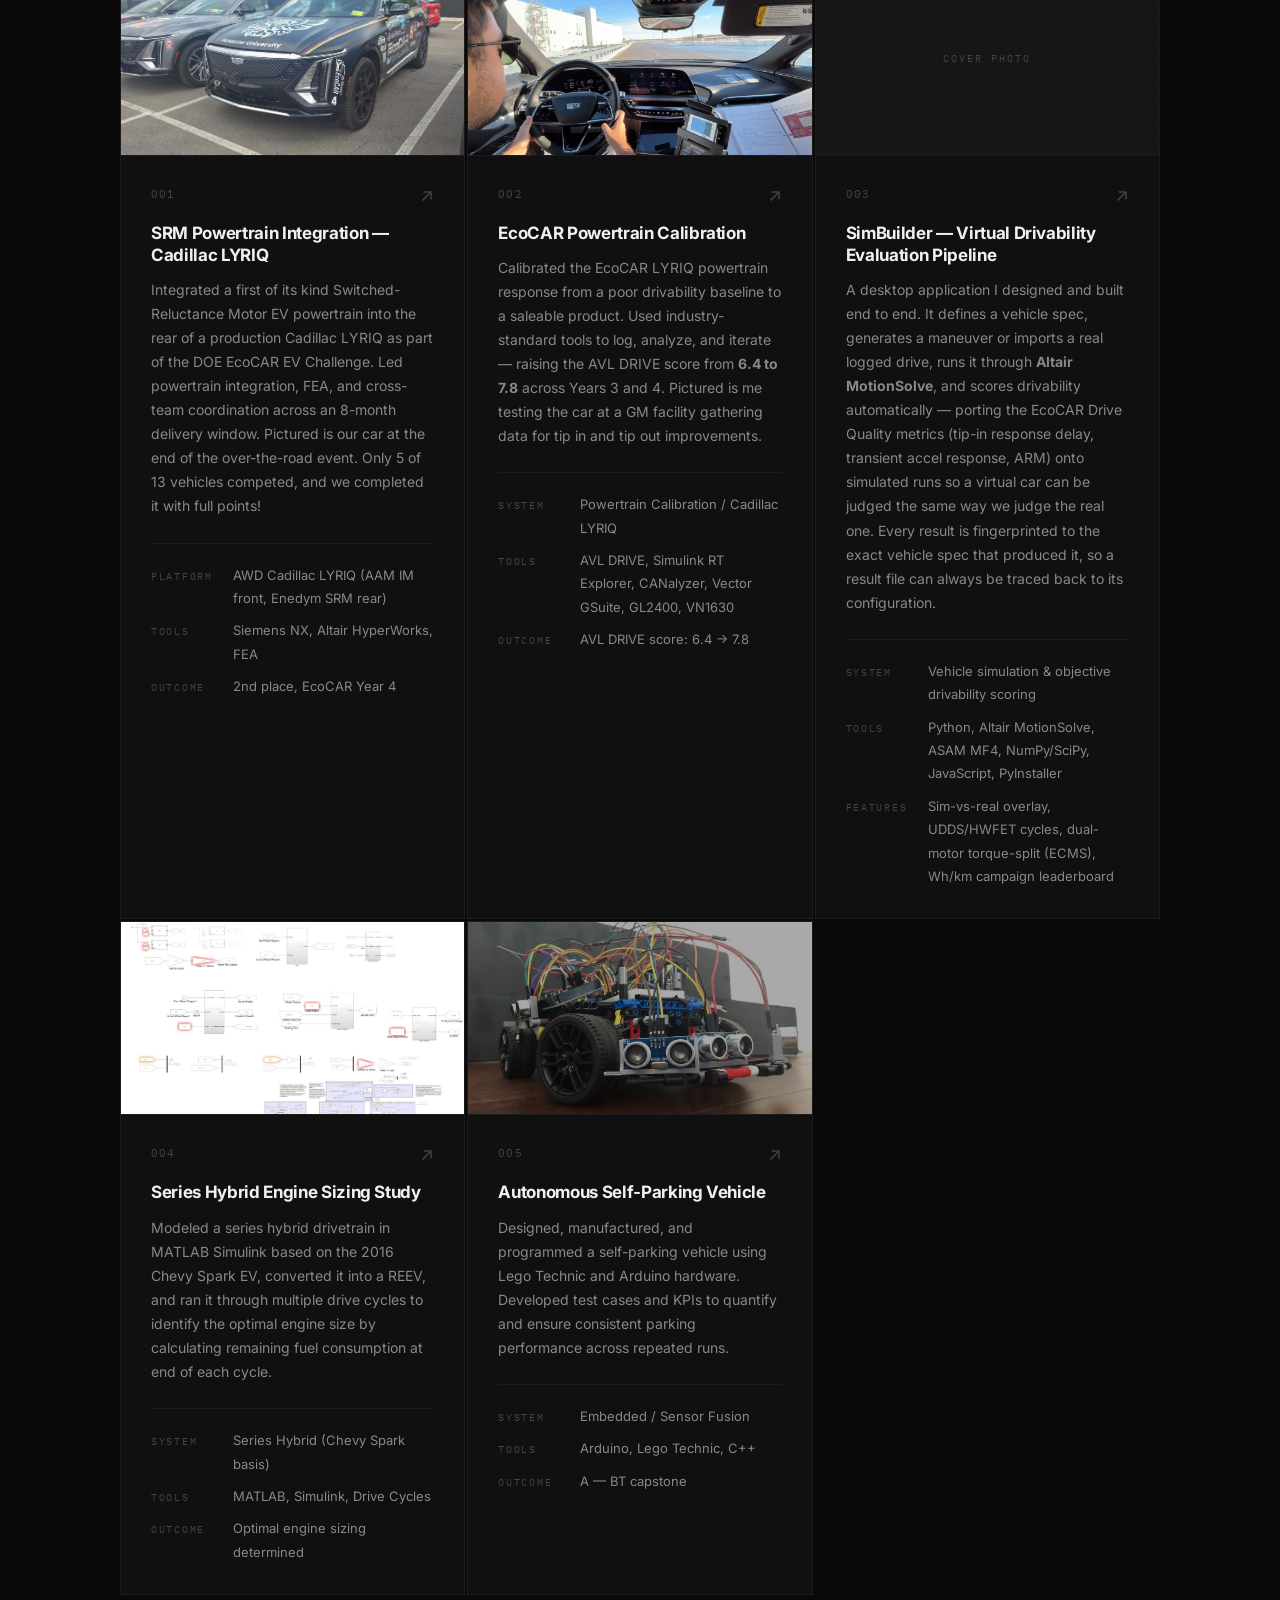
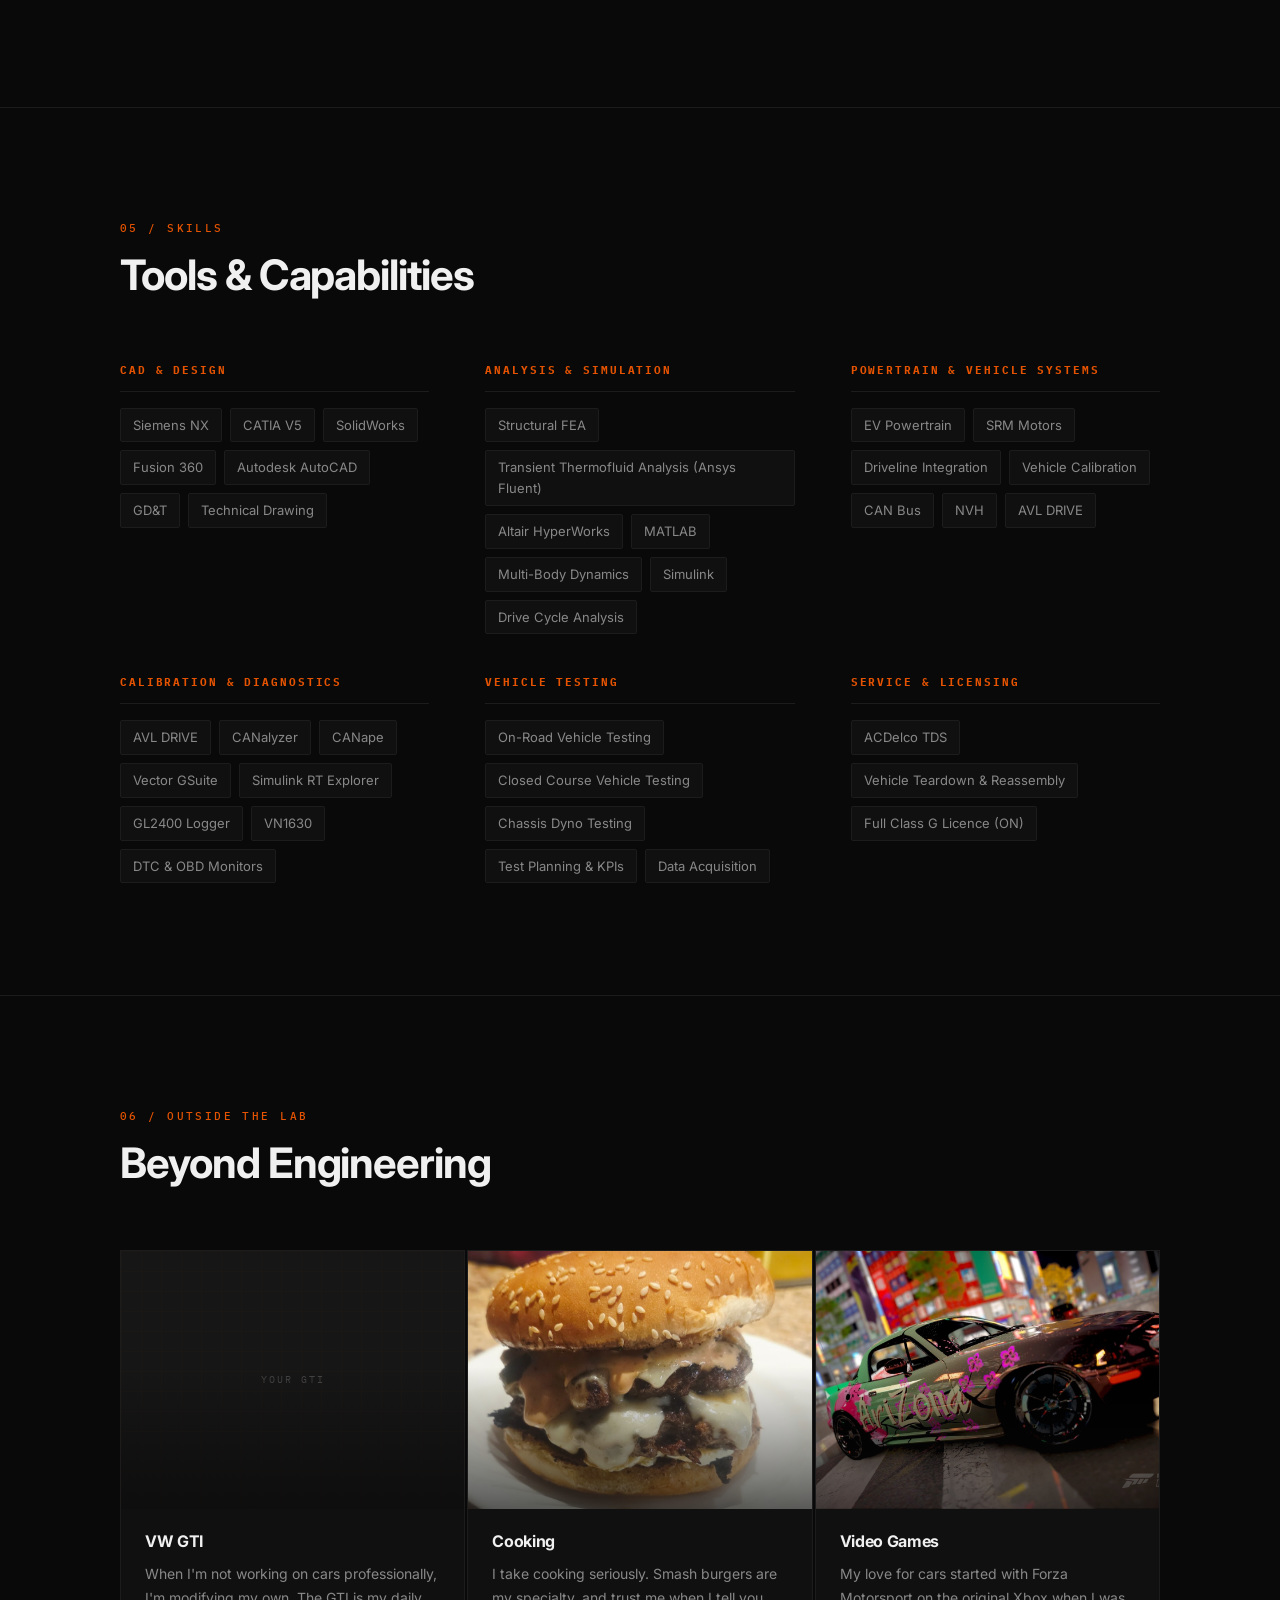
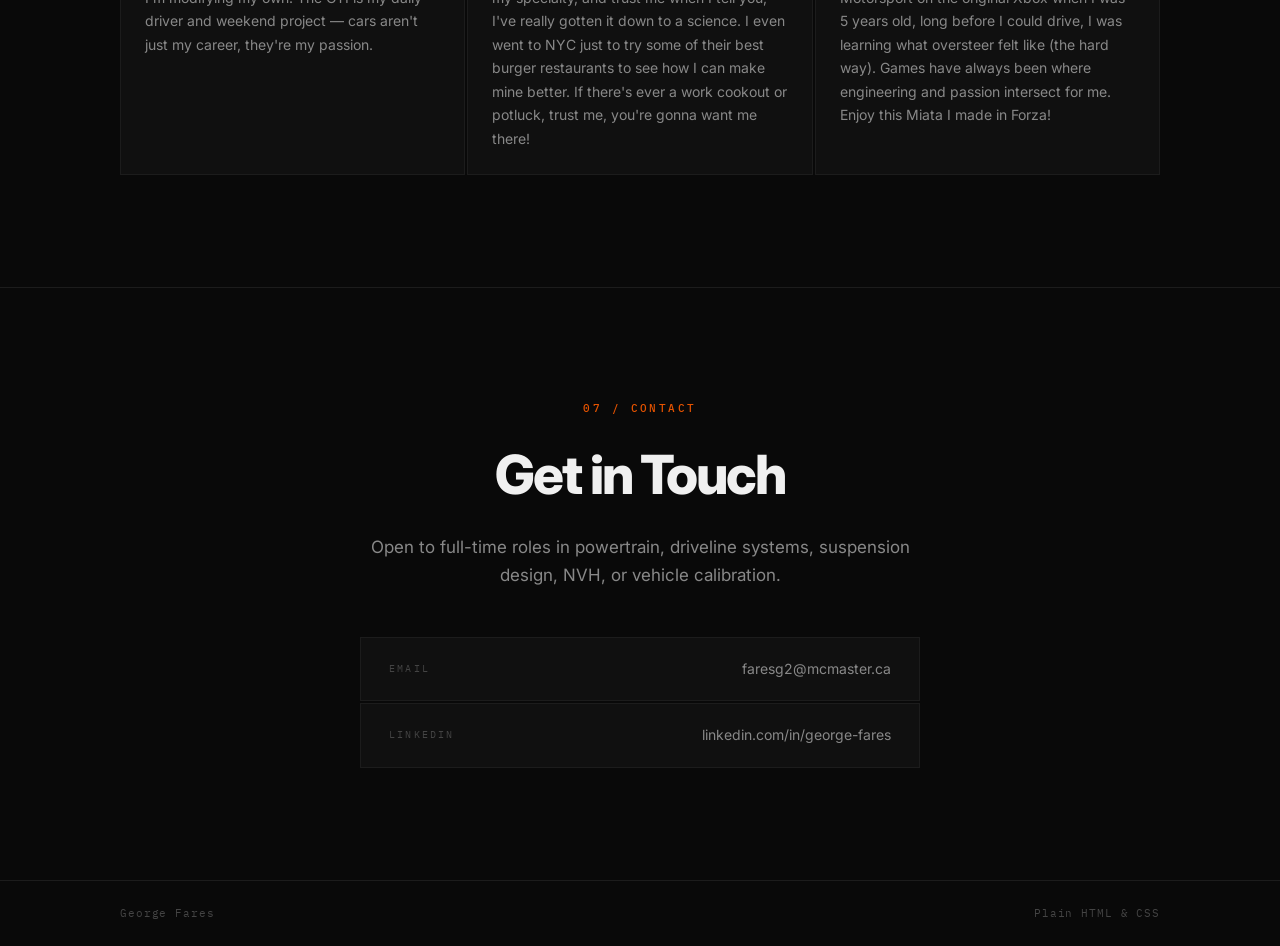
==== commit efe1f3b6: "Add SimBuilder drivability pipeline to resume and portfolio - Resume: replaces the Series Hybrid stu" ====
--- a/index.html
+++ b/index.html
@@ -371,6 +371,35 @@
                 </div>
             </article>
 
+            <article class="project-card" data-gallery="simbuilder" tabindex="0" aria-label="SimBuilder — open gallery">
+                <div class="project-photo photo-slot" data-hint="COVER PHOTO">
+                    <img src="images/proj-simbuilder.jpg" alt="SimBuilder drivability pipeline"><!-- EDIT: drop images/proj-simbuilder.jpg -->
+                    <div class="gallery-hint">VIEW PHOTOS</div>
+                </div>
+                <div class="project-card-body">
+                    <div class="project-card-top">
+                        <span class="project-num">003</span>
+                        <a href="https://github.com/George-F-2000" class="project-link" aria-label="View on GitHub" target="_blank" rel="noopener">↗</a>
+                    </div>
+                    <h3>SimBuilder — Virtual Drivability Evaluation Pipeline</h3>
+                    <p>A desktop application I designed and built end to end. It defines a vehicle spec, generates a maneuver or imports a real logged drive, runs it through <strong>Altair MotionSolve</strong>, and scores drivability automatically — porting the EcoCAR Drive Quality metrics (tip-in response delay, transient accel response, ARM) onto simulated runs so a virtual car can be judged the same way we judge the real one. Every result is fingerprinted to the exact vehicle spec that produced it, so a result file can always be traced back to its configuration.</p>
+                    <div class="project-specs">
+                        <div class="spec-row">
+                            <span class="spec-key">SYSTEM</span>
+                            <span class="spec-val">Vehicle simulation &amp; objective drivability scoring</span>
+                        </div>
+                        <div class="spec-row">
+                            <span class="spec-key">TOOLS</span>
+                            <span class="spec-val">Python, Altair MotionSolve, ASAM MF4, NumPy/SciPy, JavaScript, PyInstaller</span>
+                        </div>
+                        <div class="spec-row">
+                            <span class="spec-key">FEATURES</span>
+                            <span class="spec-val">Sim-vs-real overlay, UDDS/HWFET cycles, dual-motor torque-split (ECMS), Wh/km campaign leaderboard</span>
+                        </div>
+                    </div>
+                </div>
+            </article>
+
             <article class="project-card" data-gallery="hybrid-study" tabindex="0" aria-label="Hybrid Engine Sizing Study — open gallery">
                 <div class="project-photo photo-slot" data-hint="COVER PHOTO">
                     <img src="images/proj-hybrid.jpg" alt="Simulink hybrid vehicle model"><!-- EDIT -->
@@ -378,7 +407,7 @@
                 </div>
                 <div class="project-card-body">
                     <div class="project-card-top">
-                        <span class="project-num">003</span>
+                        <span class="project-num">004</span>
                         <a href="https://www.linkedin.com/in/george-fares/" class="project-link" aria-label="View project" target="_blank" rel="noopener">↗</a>
                     </div>
                     <h3>Series Hybrid Engine Sizing Study</h3>
@@ -407,7 +436,7 @@
                 </div>
                 <div class="project-card-body">
                     <div class="project-card-top">
-                        <span class="project-num">004</span>
+                        <span class="project-num">005</span>
                         <a href="https://youtu.be/A2ptLDHwjs4" class="project-link" aria-label="Watch demo" target="_blank" rel="noopener">↗</a>
                     </div>
                     <h3>Autonomous Self-Parking Vehicle</h3>
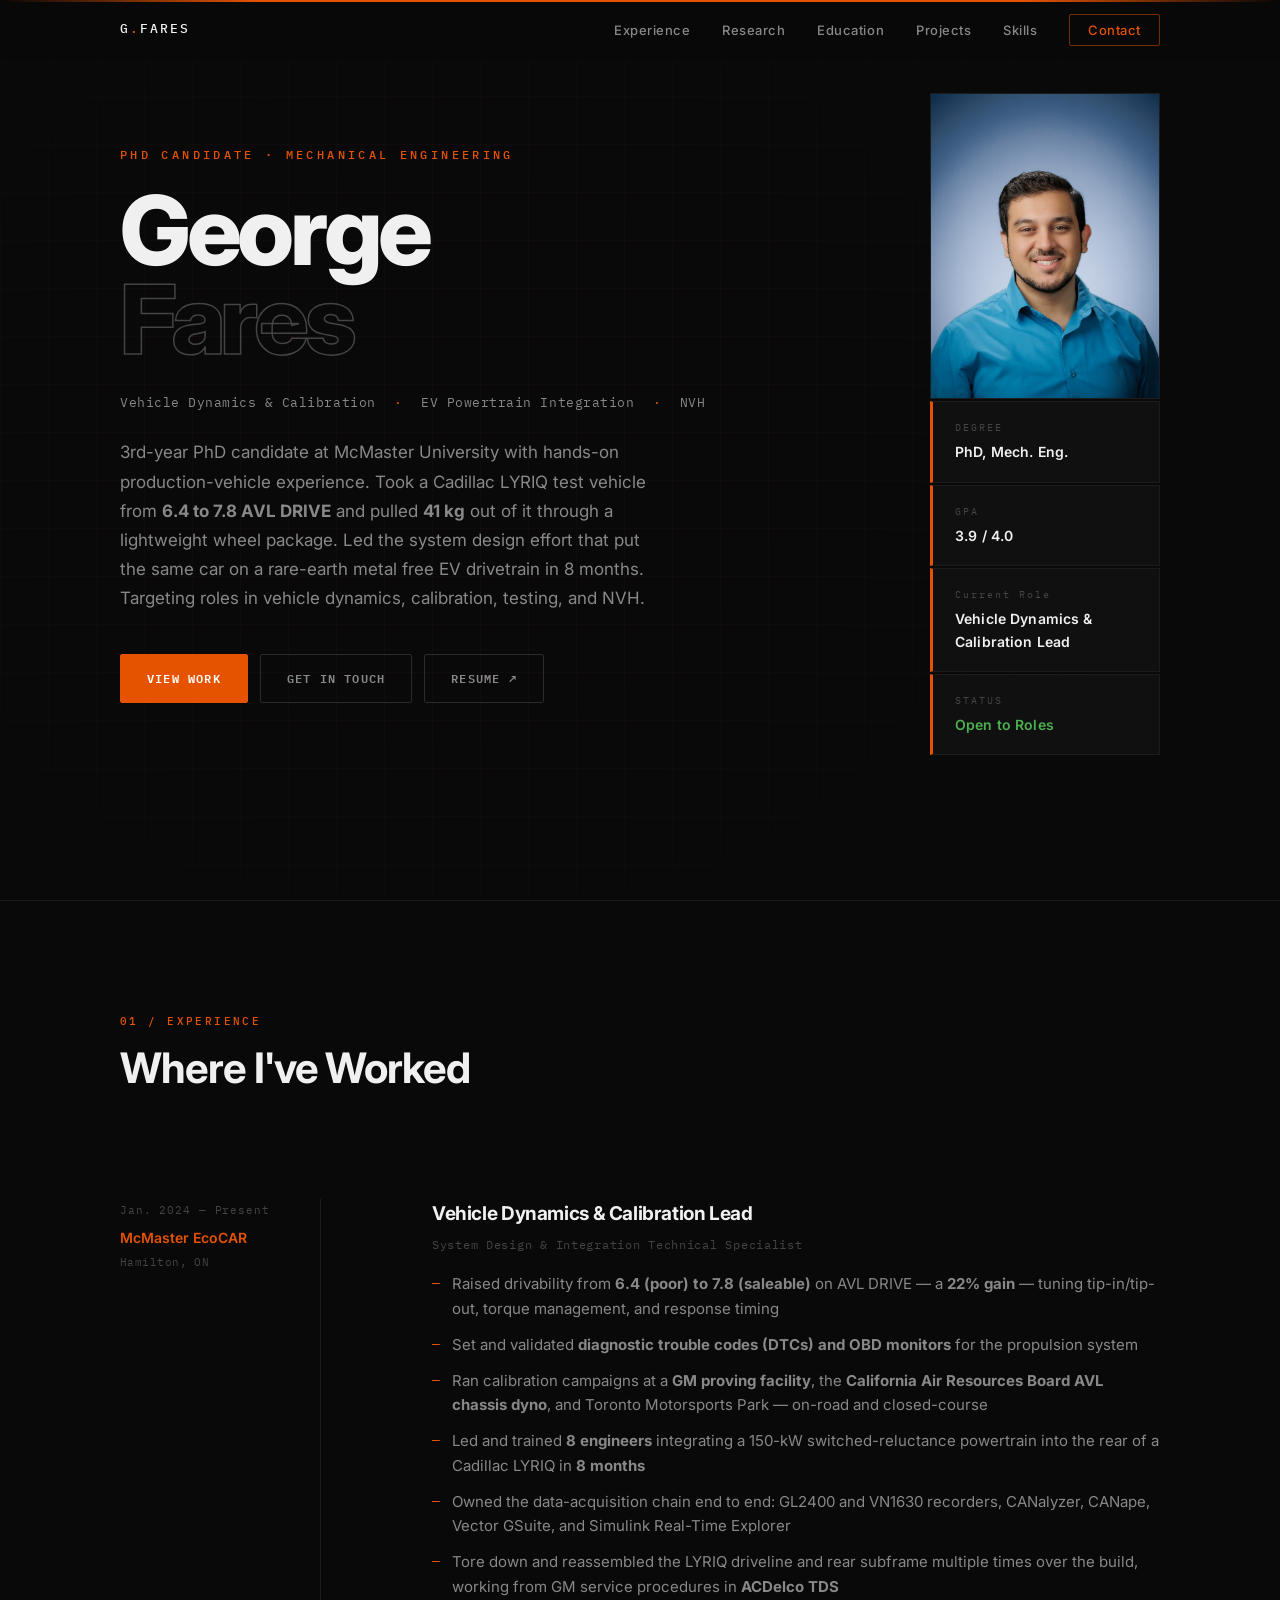
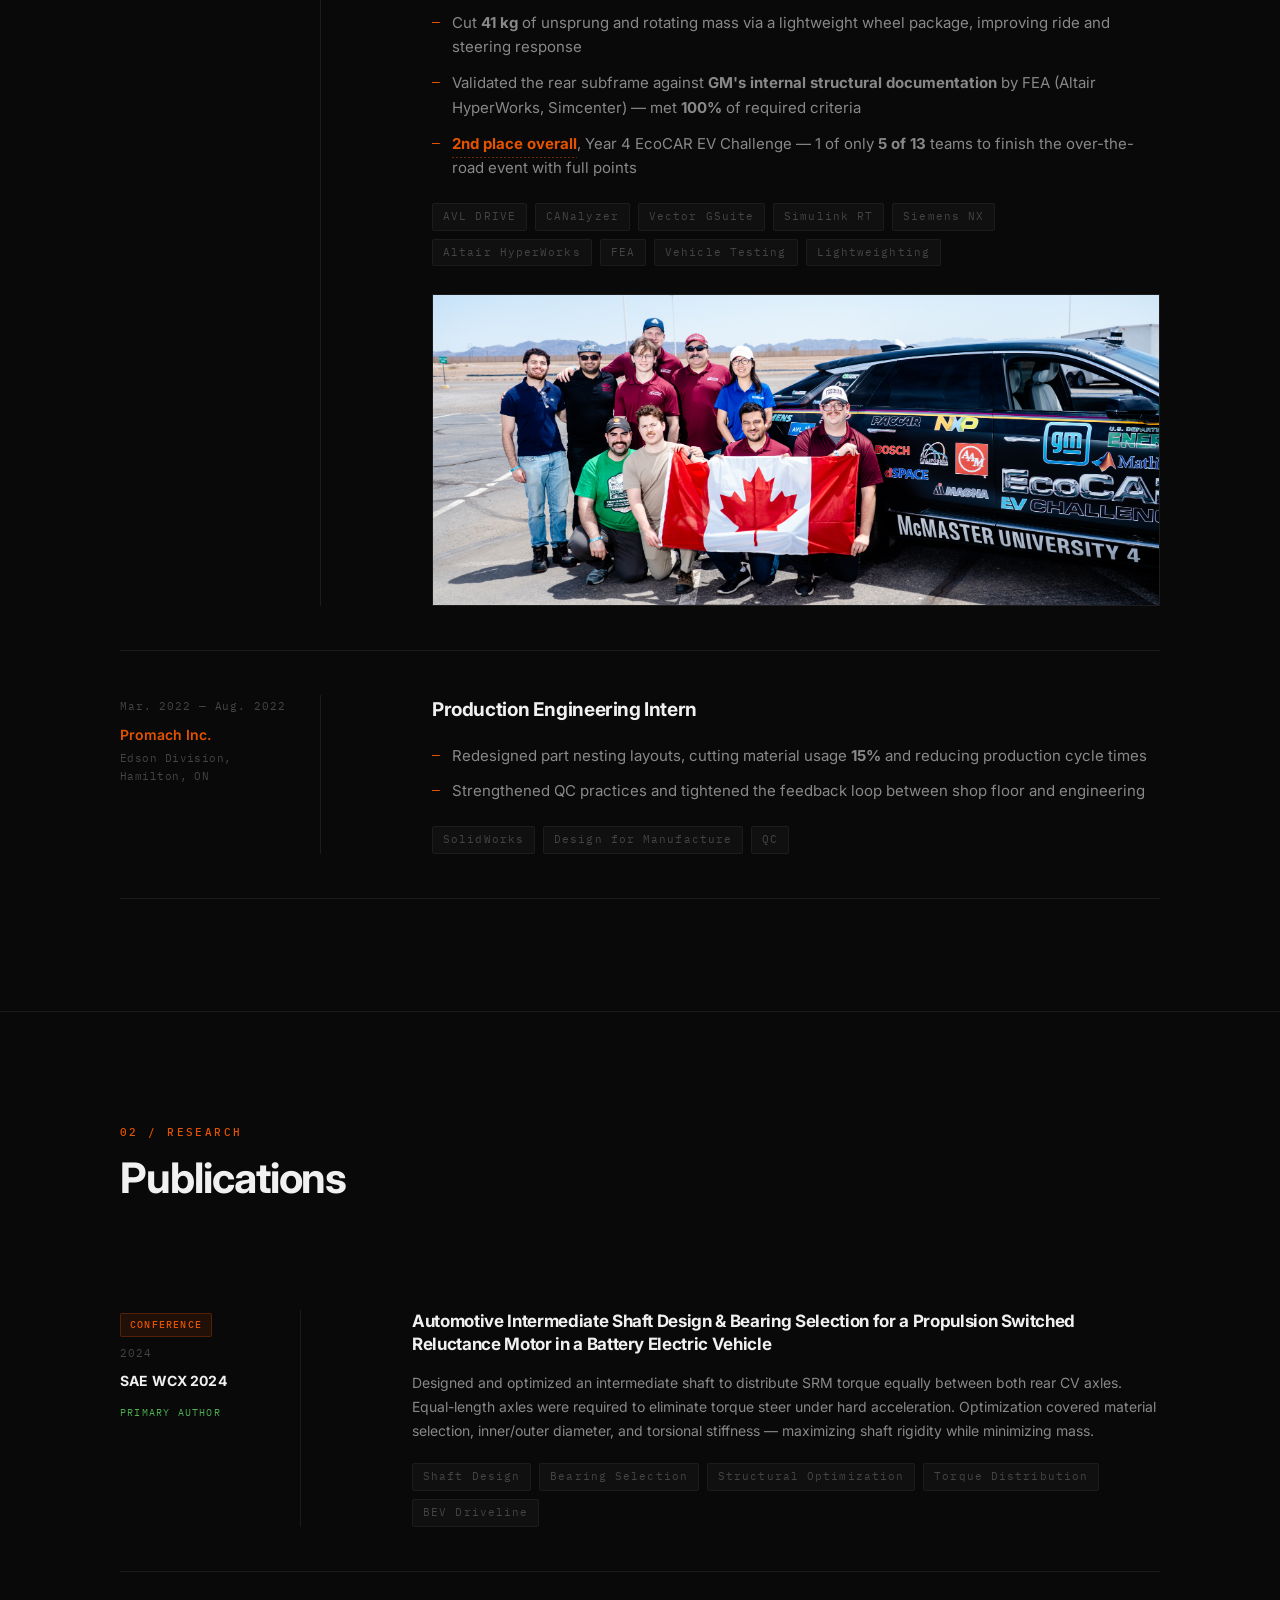
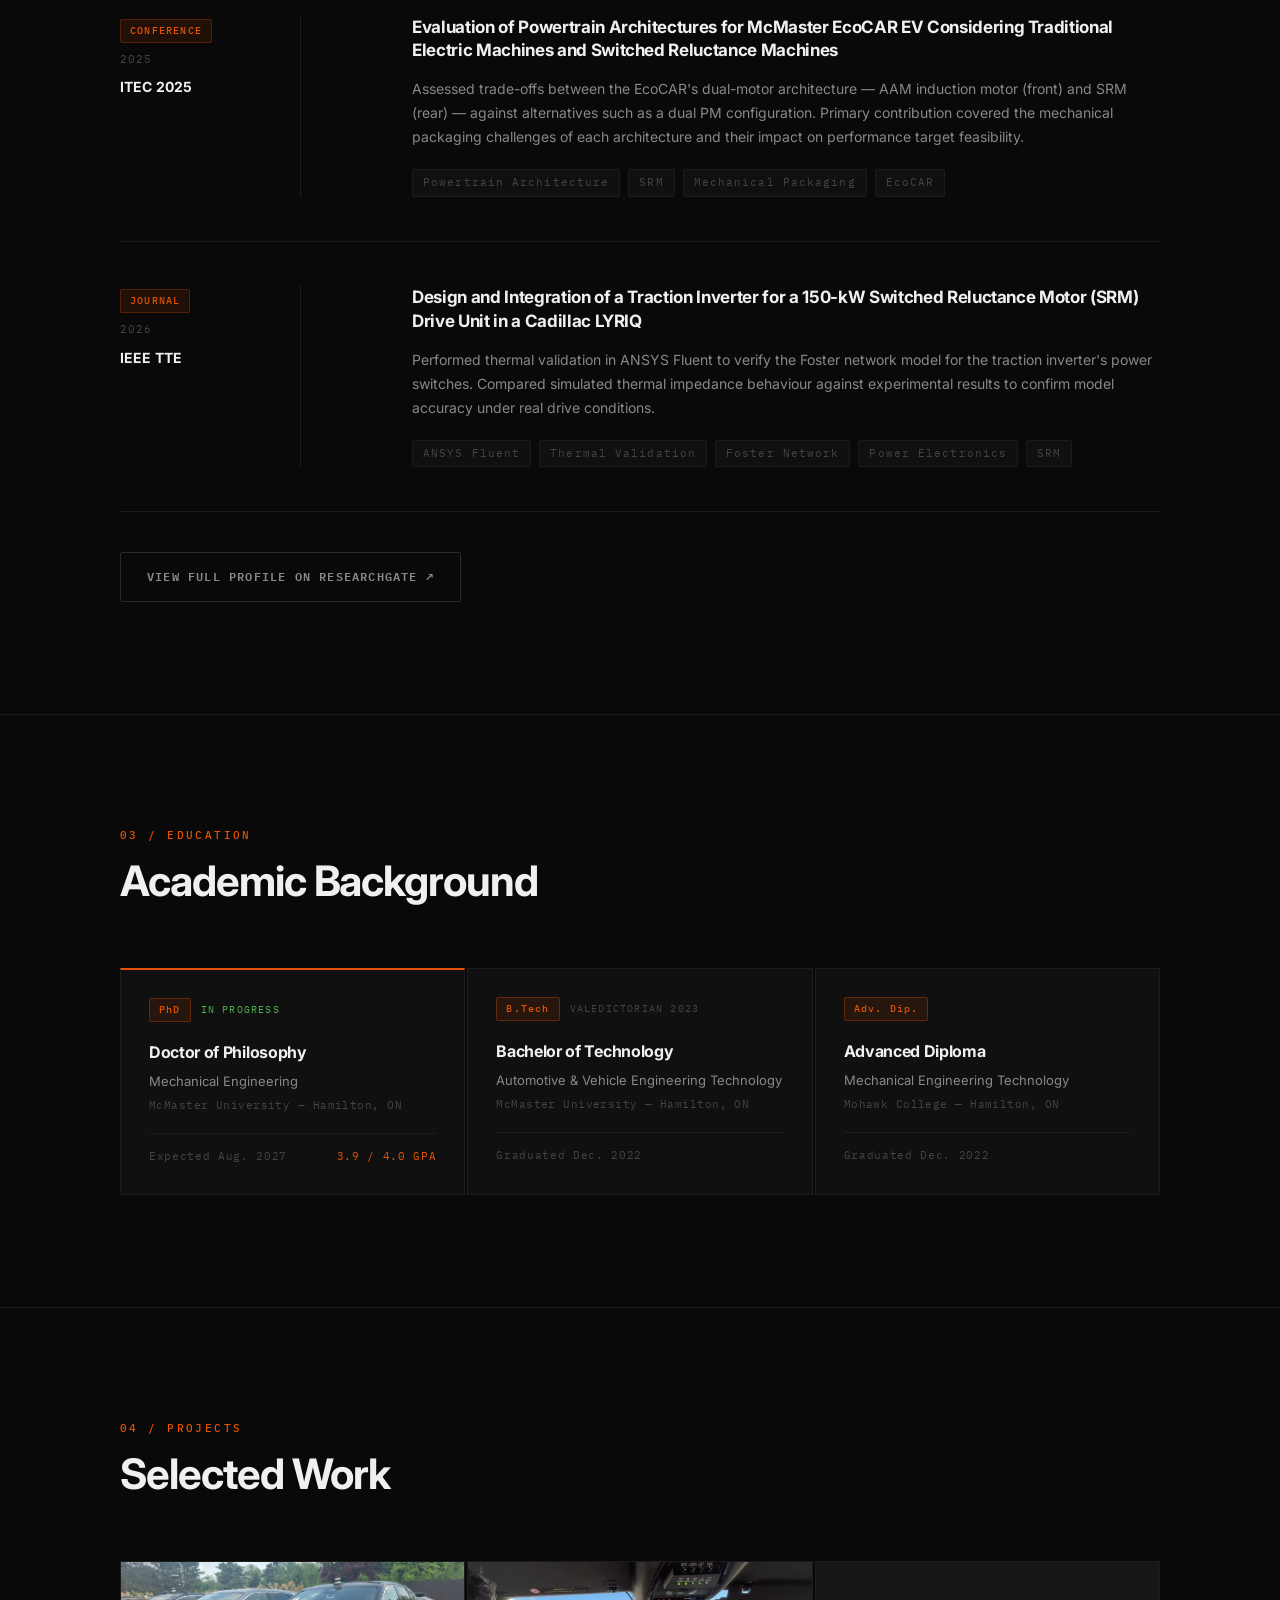
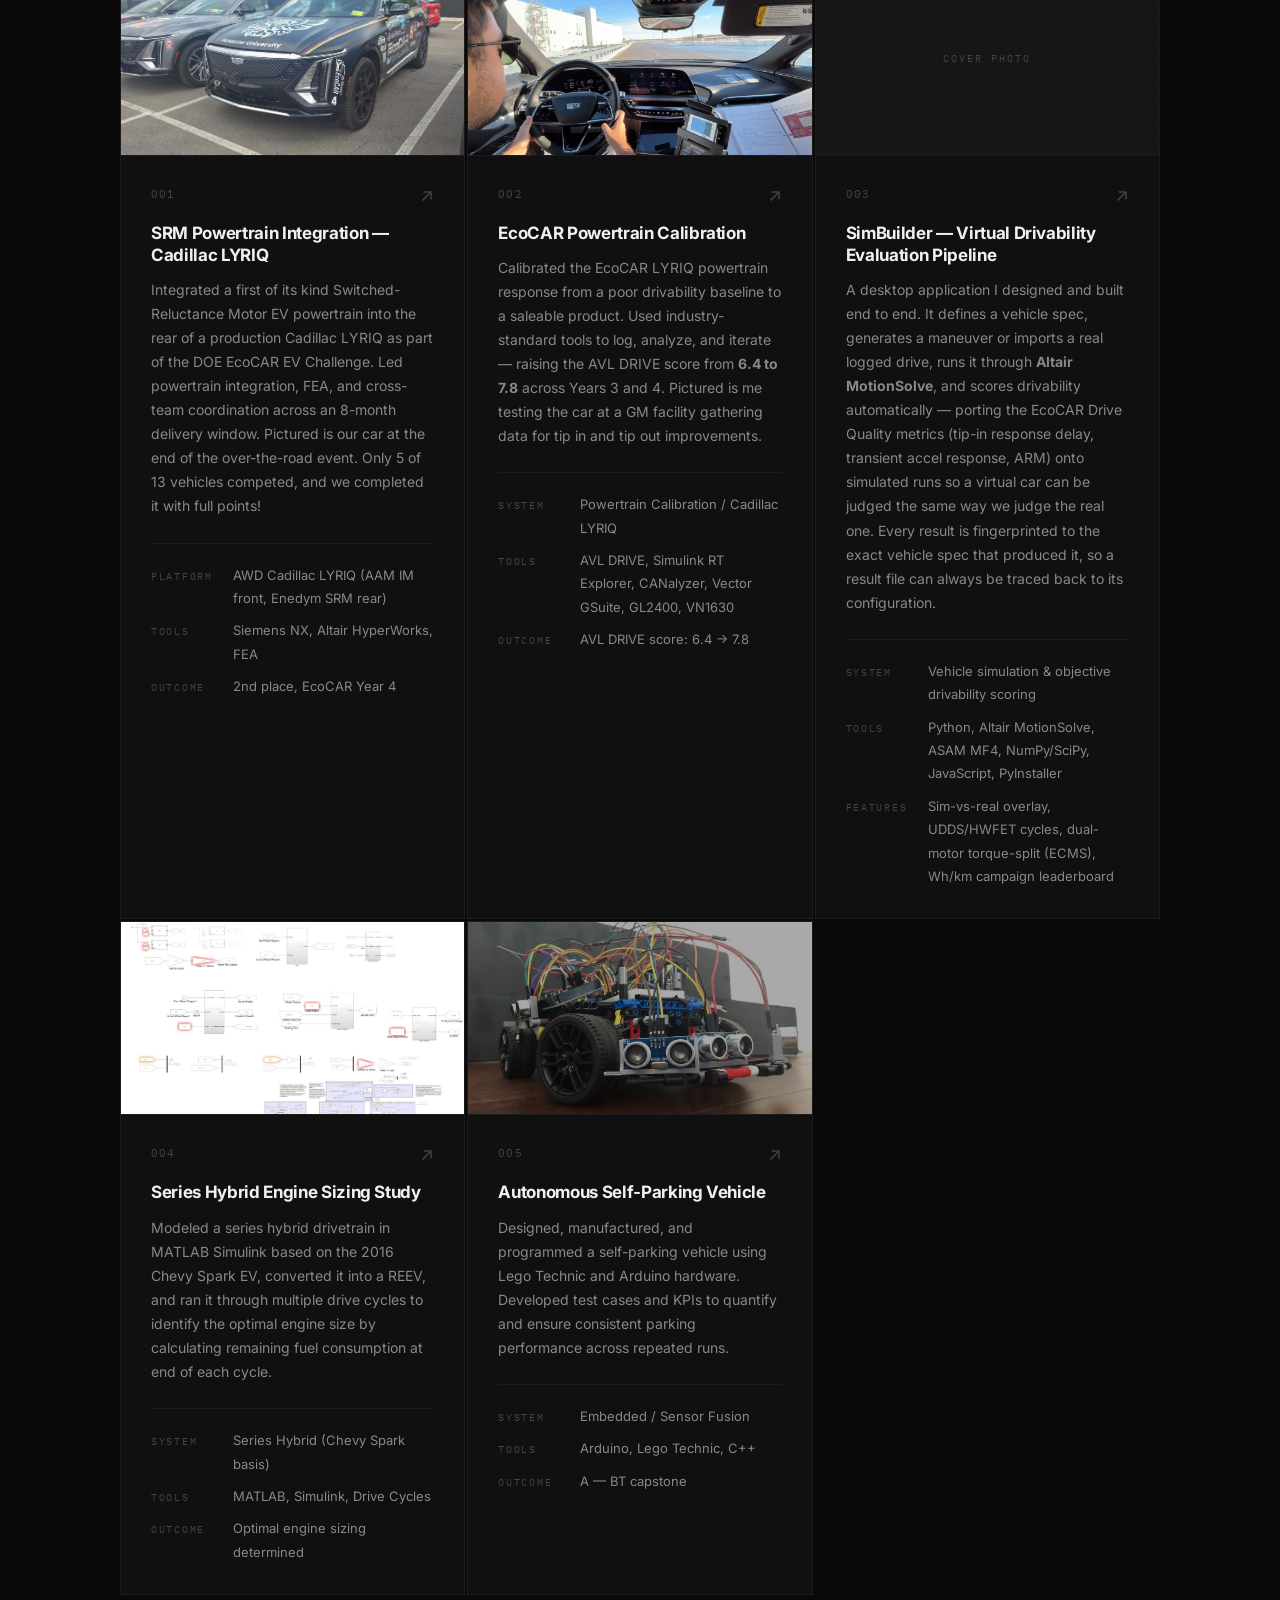
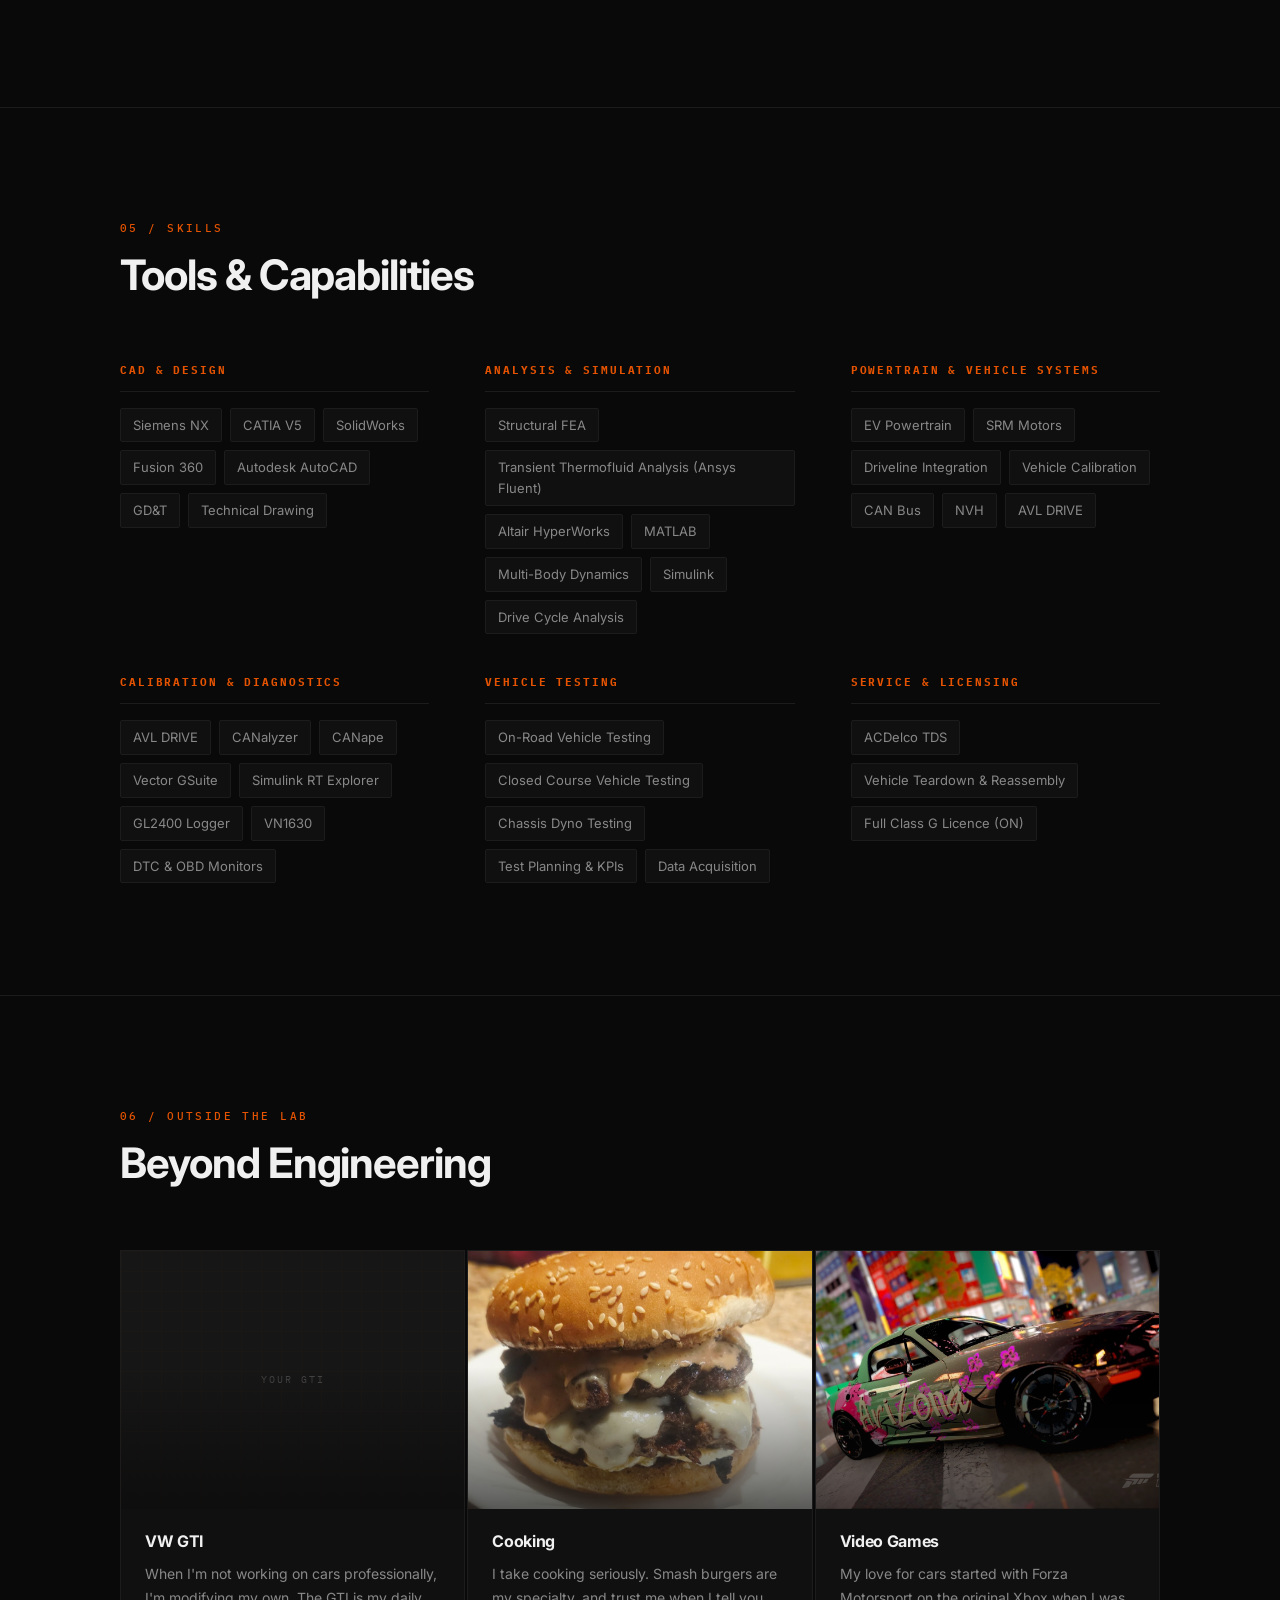
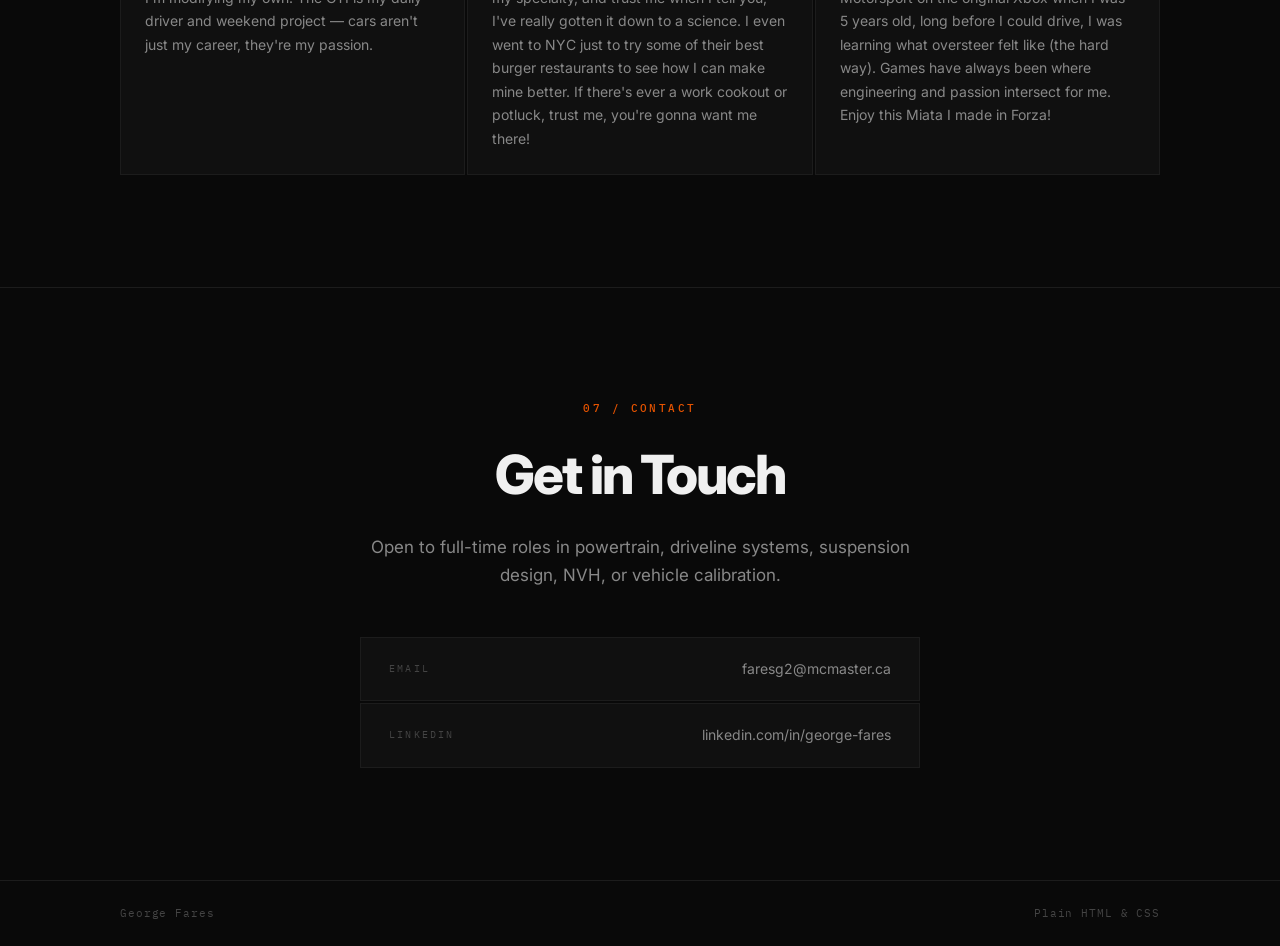
==== commit 024953c5: "Add portfolio QR to resume header, promote leadership bullet - Inline SVG QR (segno, Q-level EC) to " ====
--- a/index.html
+++ b/index.html
@@ -115,11 +115,11 @@
                         <li>Raised drivability from <strong>6.4 (poor) to 7.8 (saleable)</strong> on AVL DRIVE — a <strong>22% gain</strong> — tuning tip-in/tip-out, torque management, and response timing</li>
                         <li>Set and validated <strong>diagnostic trouble codes (DTCs) and OBD monitors</strong> for the propulsion system</li>
                         <li>Ran calibration campaigns at a <strong>GM proving facility</strong>, the <strong>California Air Resources Board AVL chassis dyno</strong>, and Toronto Motorsports Park — on-road and closed-course</li>
+                        <li>Led and trained <strong>8 engineers</strong> integrating a 150-kW switched-reluctance powertrain into the rear of a Cadillac LYRIQ in <strong>8 months</strong></li>
                         <li>Owned the data-acquisition chain end to end: GL2400 and VN1630 recorders, CANalyzer, CANape, Vector GSuite, and Simulink Real-Time Explorer</li>
                         <li>Tore down and reassembled the LYRIQ driveline and rear subframe multiple times over the build, working from GM service procedures in <strong>ACDelco TDS</strong></li>
                         <li>Cut <strong>41 kg</strong> of unsprung and rotating mass via a lightweight wheel package, improving ride and steering response</li>
                         <li>Validated the rear subframe against <strong>GM's internal structural documentation</strong> by FEA (Altair HyperWorks, Simcenter) — met <strong>100%</strong> of required criteria</li>
-                        <li>Led and trained <strong>8 engineers</strong> integrating a 150-kW switched-reluctance powertrain into the rear of a Cadillac LYRIQ in <strong>8 months</strong></li>
                         <li><strong class="podium" tabindex="0" title="Pop the confetti">2nd place overall</strong>, Year 4 EcoCAR EV Challenge — 1 of only <strong>5 of 13</strong> teams to finish the over-the-road event with full points</li>
                     </ul>
 
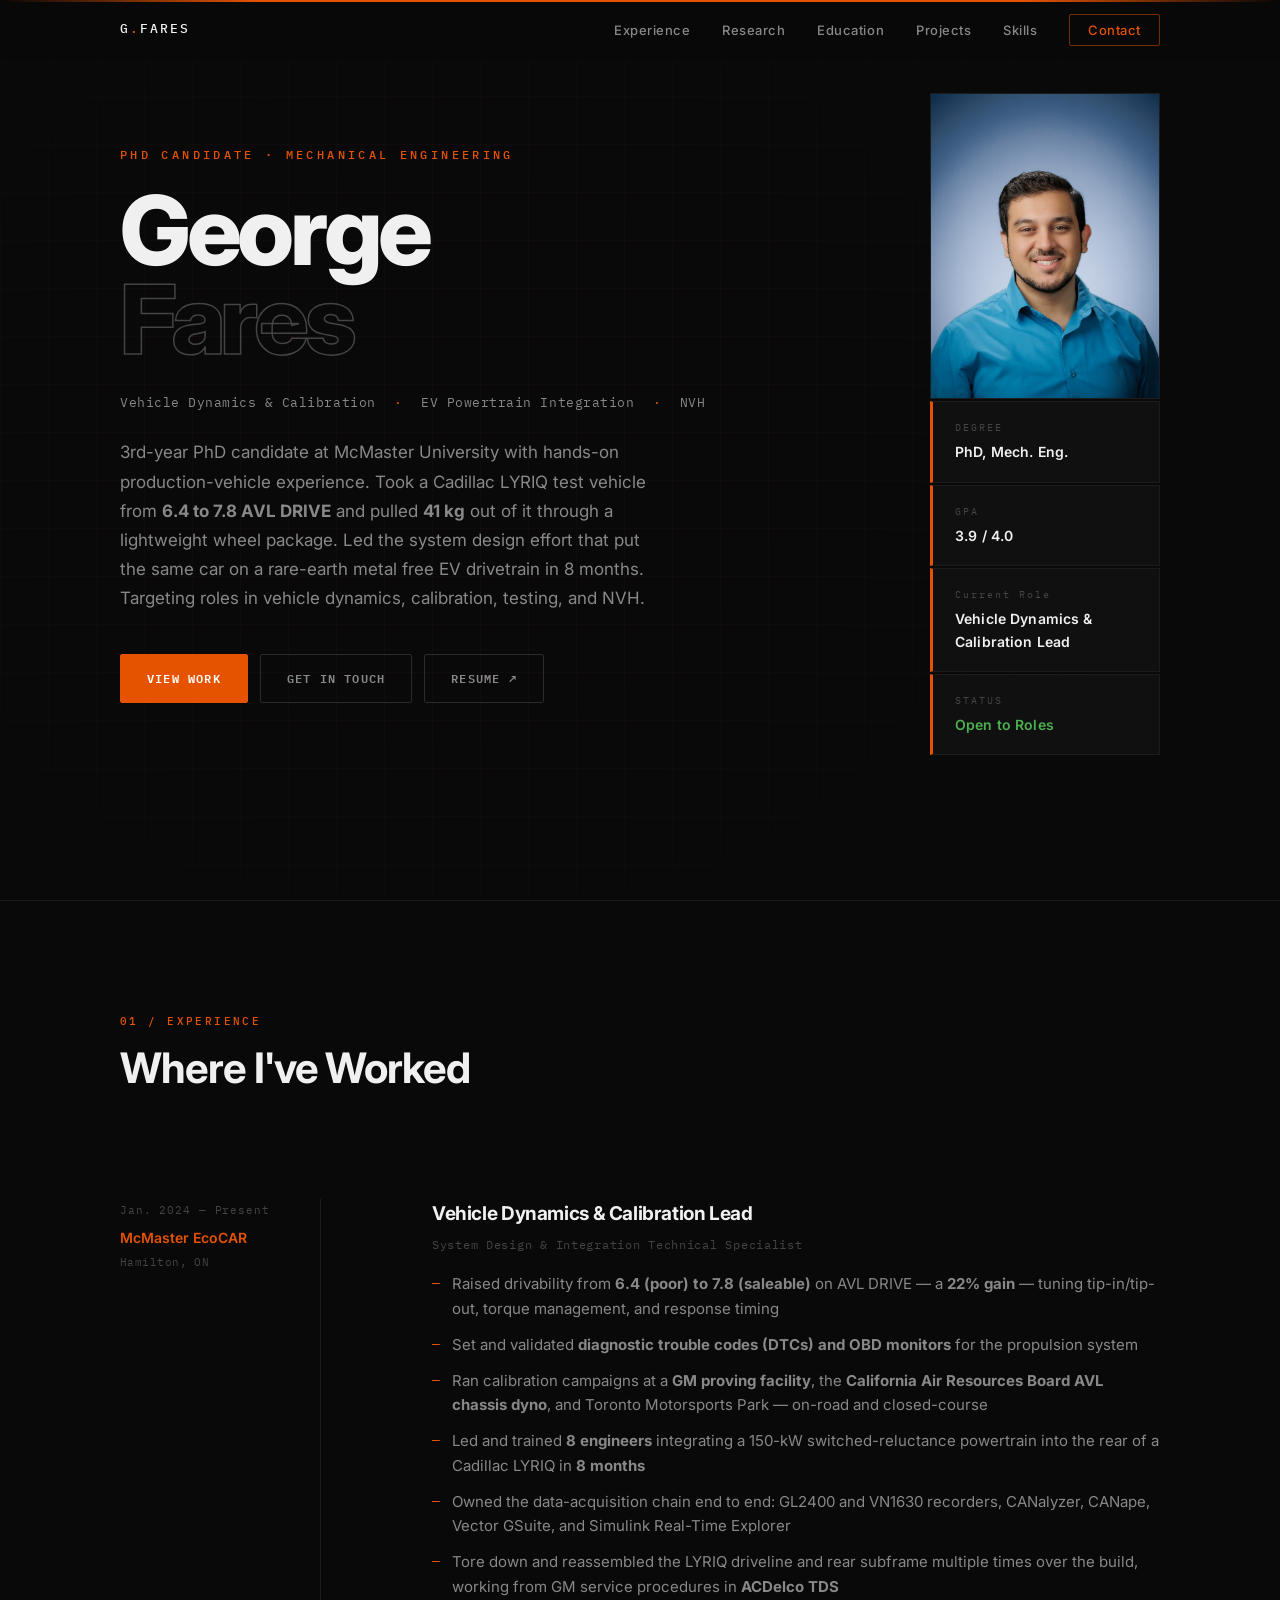
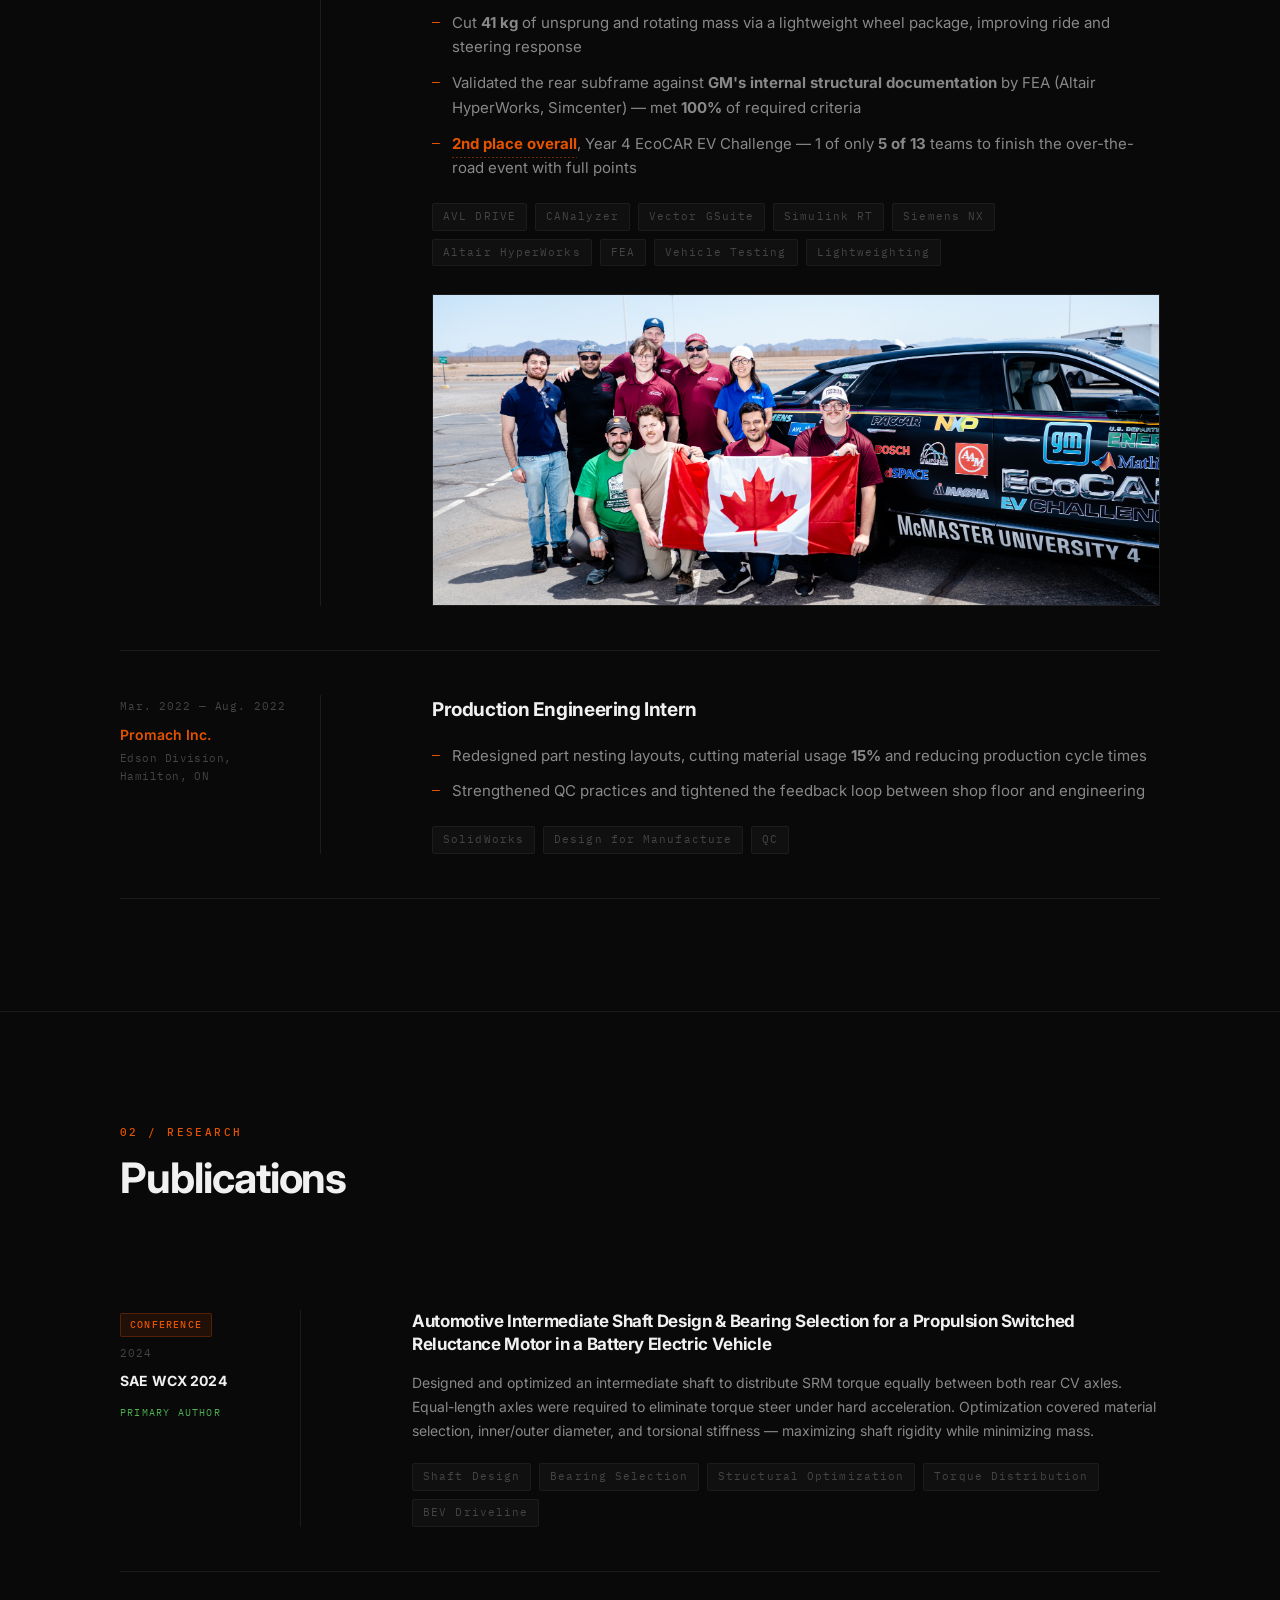
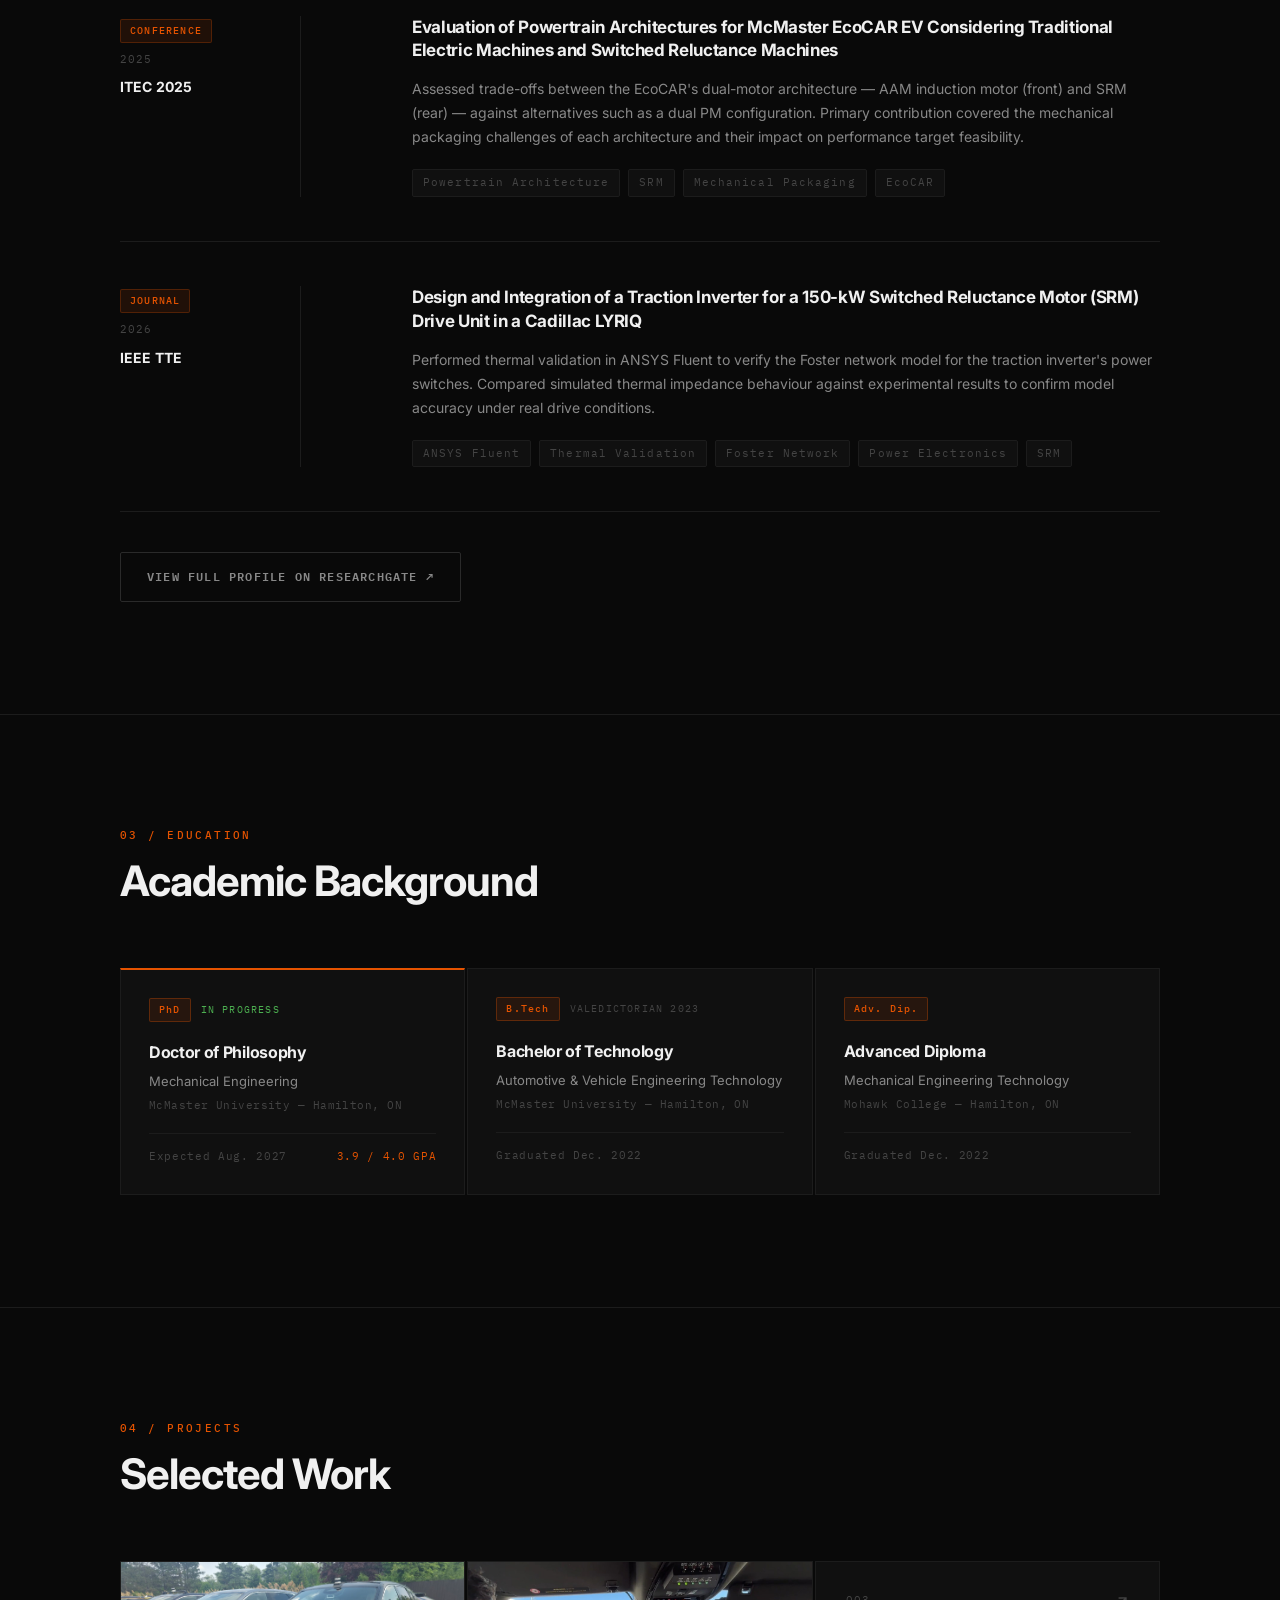
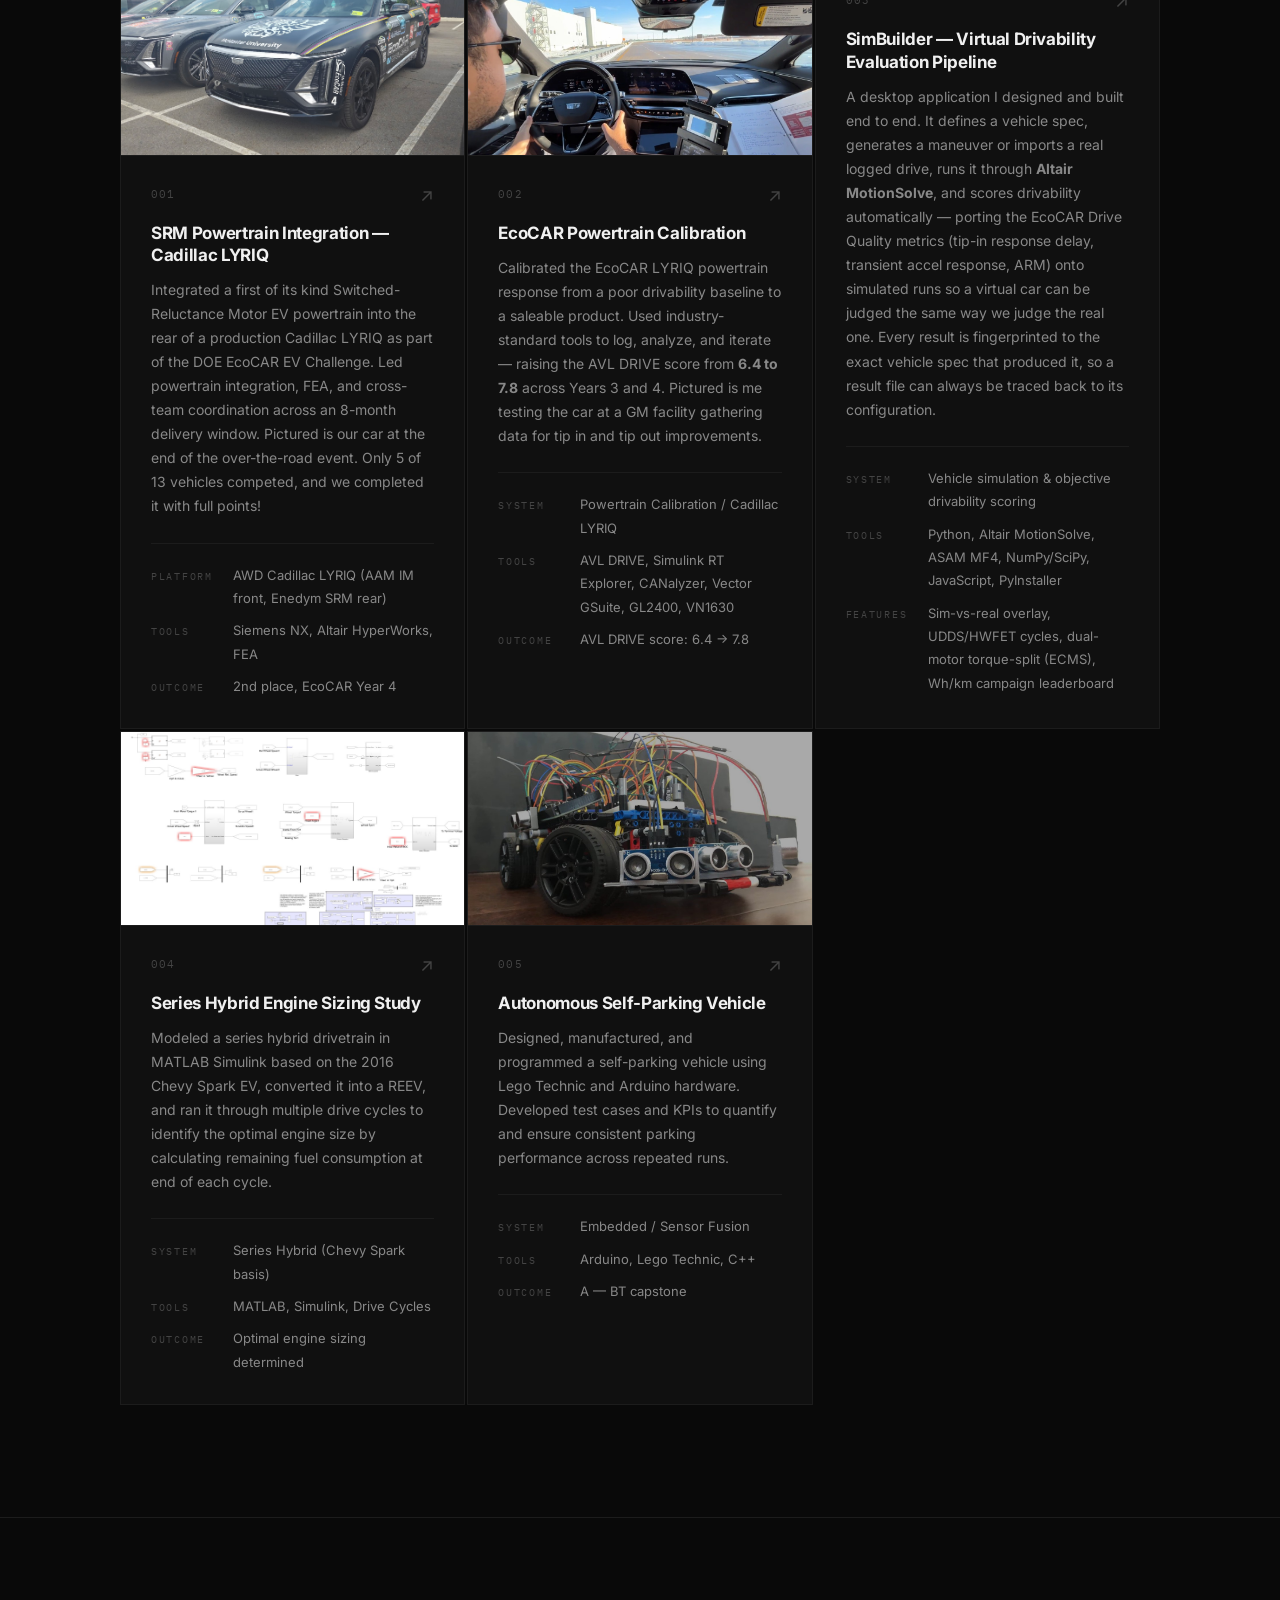
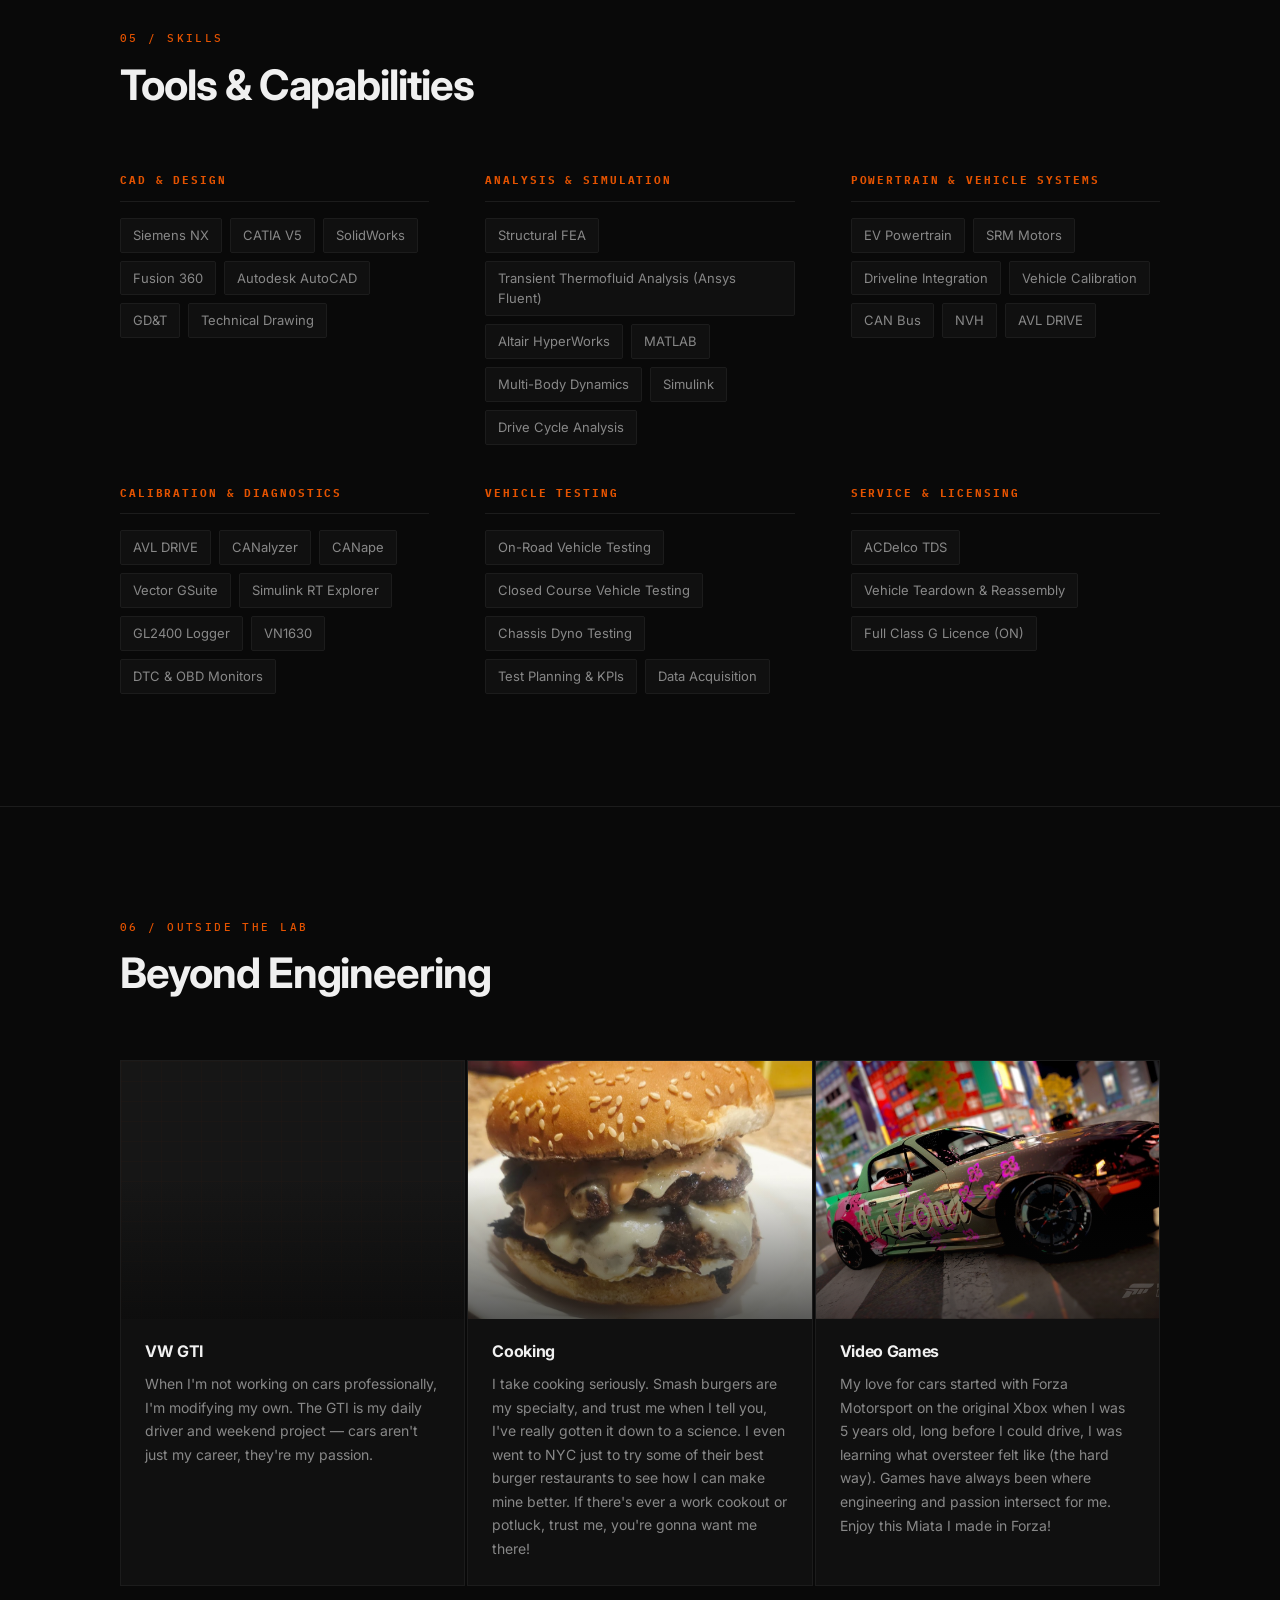
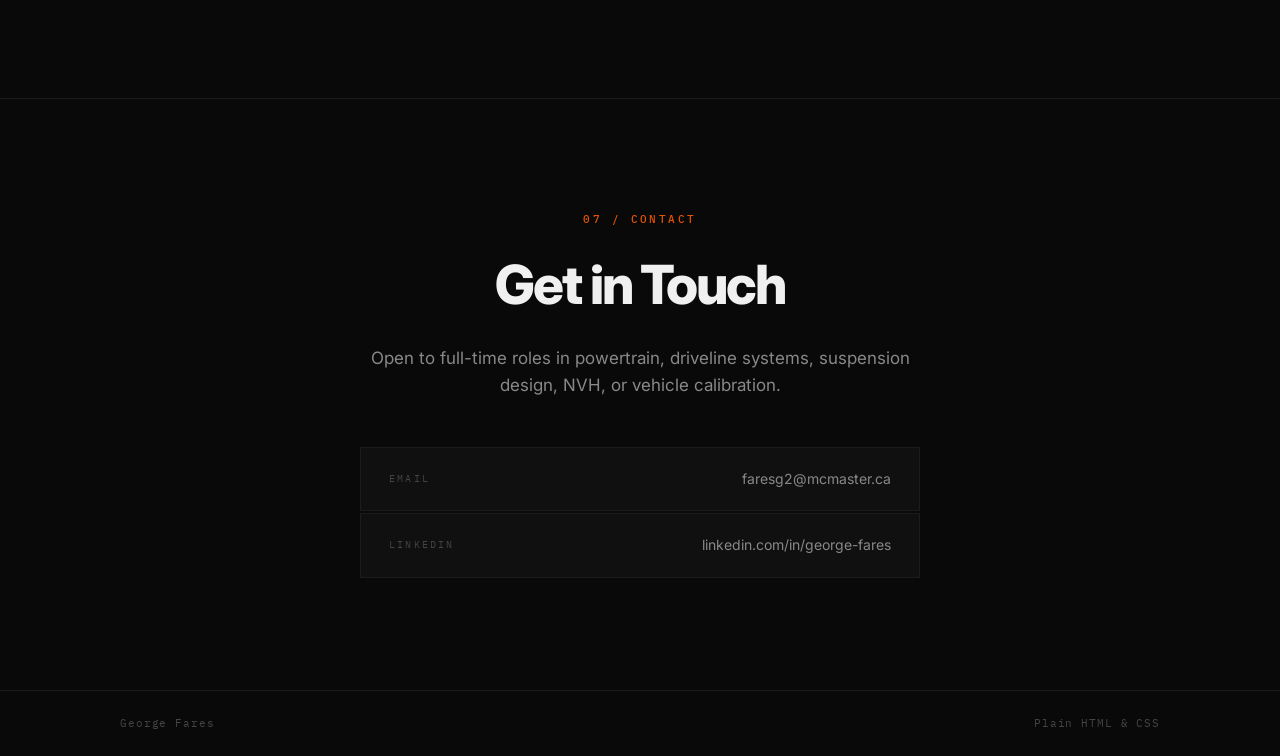
==== commit 7e42a067: "Remove author-facing placeholder text from the live site - SimBuilder card is text-only until screen" ====
--- a/index.html
+++ b/index.html
@@ -64,7 +64,7 @@
         </div>
 
         <div class="hero-right">
-            <div class="hero-photo photo-slot" data-hint="YOUR PHOTO">
+            <div class="hero-photo photo-slot" data-hint="">
                 <img src="images/george.jpg" alt="George Fares"><!-- EDIT: drop images/george.jpg -->
             </div>
             <div class="hero-stats">
@@ -134,7 +134,7 @@
                         <span>Vehicle Testing</span>
                         <span>Lightweighting</span>
                     </div>
-                    <div class="experience-photo photo-slot" data-hint="TEAM OR CAR PHOTO">
+                    <div class="experience-photo photo-slot" data-hint="">
                         <img src="images/ecocar-team.jpg" alt="McMaster EcoCAR team with the Cadillac LYRIQ"><!-- EDIT -->
                     </div>
                 </div>
@@ -314,7 +314,7 @@
         <div class="projects-grid">
 
             <article class="project-card" data-gallery="ecocar-lyriq" tabindex="0" aria-label="SRM Powertrain Integration — open gallery">
-                <div class="project-photo photo-slot" data-hint="COVER PHOTO">
+                <div class="project-photo photo-slot" data-hint="">
                     <img src="images/proj-ecocar.jpg" alt="SRM powertrain in Cadillac LYRIQ"><!-- EDIT -->
                     <div class="gallery-hint">VIEW PHOTOS</div>
                 </div>
@@ -343,7 +343,7 @@
             </article>
 
             <article class="project-card" data-gallery="calibration" tabindex="0" aria-label="EcoCAR Powertrain Calibration — open gallery">
-                <div class="project-photo photo-slot" data-hint="COVER PHOTO">
+                <div class="project-photo photo-slot" data-hint="">
                     <img src="images/proj-calibration.jpg" alt="Vehicle calibration setup"><!-- EDIT -->
                     <div class="gallery-hint">VIEW PHOTOS</div>
                 </div>
@@ -371,11 +371,17 @@
                 </div>
             </article>
 
-            <article class="project-card" data-gallery="simbuilder" tabindex="0" aria-label="SimBuilder — open gallery">
-                <div class="project-photo photo-slot" data-hint="COVER PHOTO">
-                    <img src="images/proj-simbuilder.jpg" alt="SimBuilder drivability pipeline"><!-- EDIT: drop images/proj-simbuilder.jpg -->
+            <!-- SimBuilder: text-only until screenshots exist. To re-enable the
+                 gallery, drop images/proj-simbuilder.jpg + simbuilder-1..3.jpg into
+                 images/, then restore data-gallery="simbuilder" on the <article>
+                 and un-comment the project-photo block below. -->
+            <article class="project-card">
+                <!--
+                <div class="project-photo photo-slot" data-hint="">
+                    <img src="images/proj-simbuilder.jpg" alt="SimBuilder drivability pipeline">
                     <div class="gallery-hint">VIEW PHOTOS</div>
                 </div>
+                -->
                 <div class="project-card-body">
                     <div class="project-card-top">
                         <span class="project-num">003</span>
@@ -401,7 +407,7 @@
             </article>
 
             <article class="project-card" data-gallery="hybrid-study" tabindex="0" aria-label="Hybrid Engine Sizing Study — open gallery">
-                <div class="project-photo photo-slot" data-hint="COVER PHOTO">
+                <div class="project-photo photo-slot" data-hint="">
                     <img src="images/proj-hybrid.jpg" alt="Simulink hybrid vehicle model"><!-- EDIT -->
                     <div class="gallery-hint">VIEW PHOTOS</div>
                 </div>
@@ -430,7 +436,7 @@
             </article>
 
             <article class="project-card" data-gallery="parking-vehicle" tabindex="0" aria-label="Autonomous Self-Parking Vehicle — open gallery">
-                <div class="project-photo photo-slot" data-hint="COVER PHOTO">
+                <div class="project-photo photo-slot" data-hint="">
                     <img src="images/proj-parking.jpg" alt="Self-parking vehicle prototype"><!-- EDIT -->
                     <div class="gallery-hint">VIEW PHOTOS</div>
                 </div>
@@ -565,7 +571,7 @@
         <div class="hobbies-grid">
 
             <div class="hobby-card">
-                <div class="hobby-photo photo-slot" data-hint="YOUR GTI">
+                <div class="hobby-photo photo-slot" data-hint="">
                     <img src="images/hobby-gti.jpg" alt="My VW GTI">
                     <div class="hobby-overlay"></div>
                 </div>
@@ -576,7 +582,7 @@
             </div>
 
             <div class="hobby-card">
-                <div class="hobby-photo photo-slot" data-hint="FOOD PHOTO">
+                <div class="hobby-photo photo-slot" data-hint="">
                     <img src="images/hobby-cooking.jpg" alt="Smash burgers on the griddle">
                     <div class="hobby-overlay"></div>
                 </div>
@@ -587,7 +593,7 @@
             </div>
 
             <div class="hobby-card">
-                <div class="hobby-photo photo-slot" data-hint="GAMING PHOTO">
+                <div class="hobby-photo photo-slot" data-hint="">
                     <img src="images/hobby-gaming.jpg" alt="Forza Motorsport on Xbox">
                     <div class="hobby-overlay"></div>
                 </div>
@@ -643,7 +649,7 @@
         <div class="modal-stage">
             <button class="modal-nav modal-prev" aria-label="Previous image">&#8249;</button>
             <figure class="modal-figure">
-                <div class="modal-img-wrap photo-slot" data-hint="ADD IMAGES IN SCRIPT.JS">
+                <div class="modal-img-wrap photo-slot" data-hint="IMAGE UNAVAILABLE">
                     <img id="modal-img" src="" alt="">
                 </div>
                 <figcaption id="modal-caption" class="modal-caption"></figcaption>
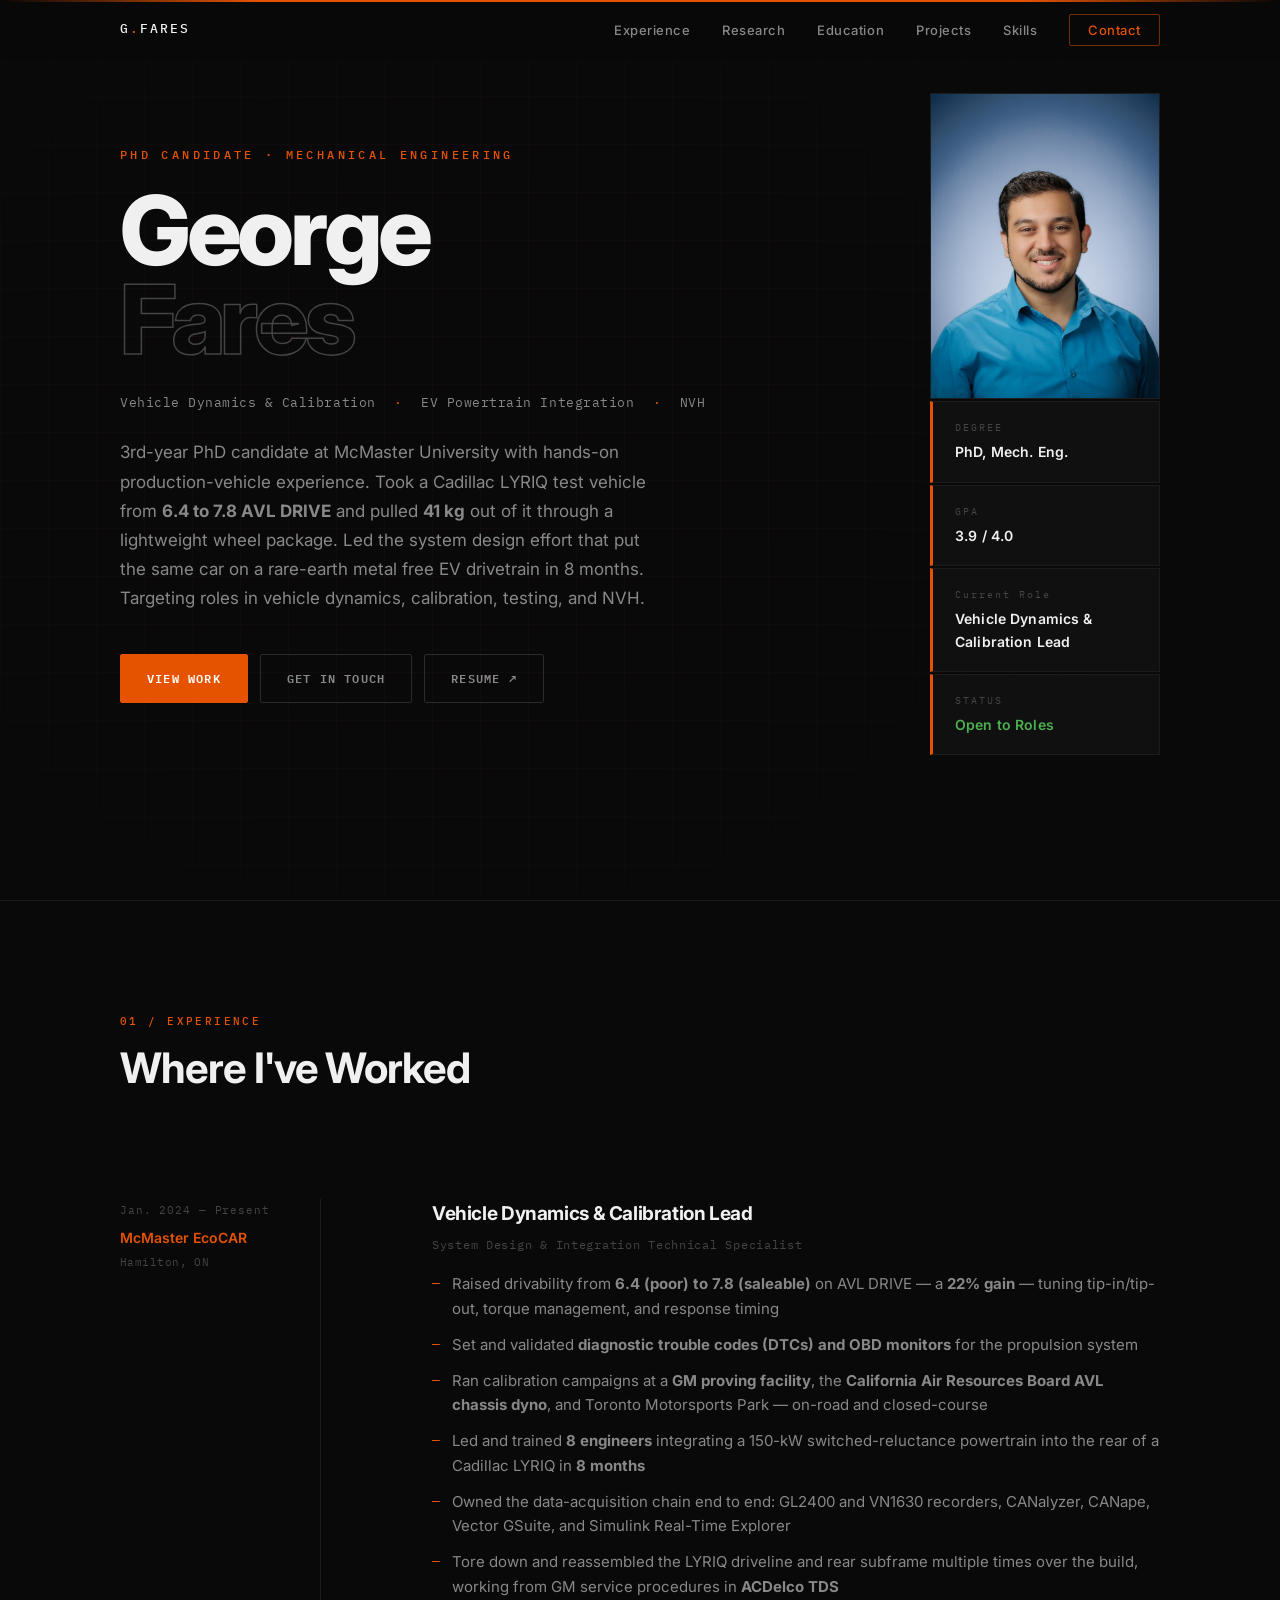
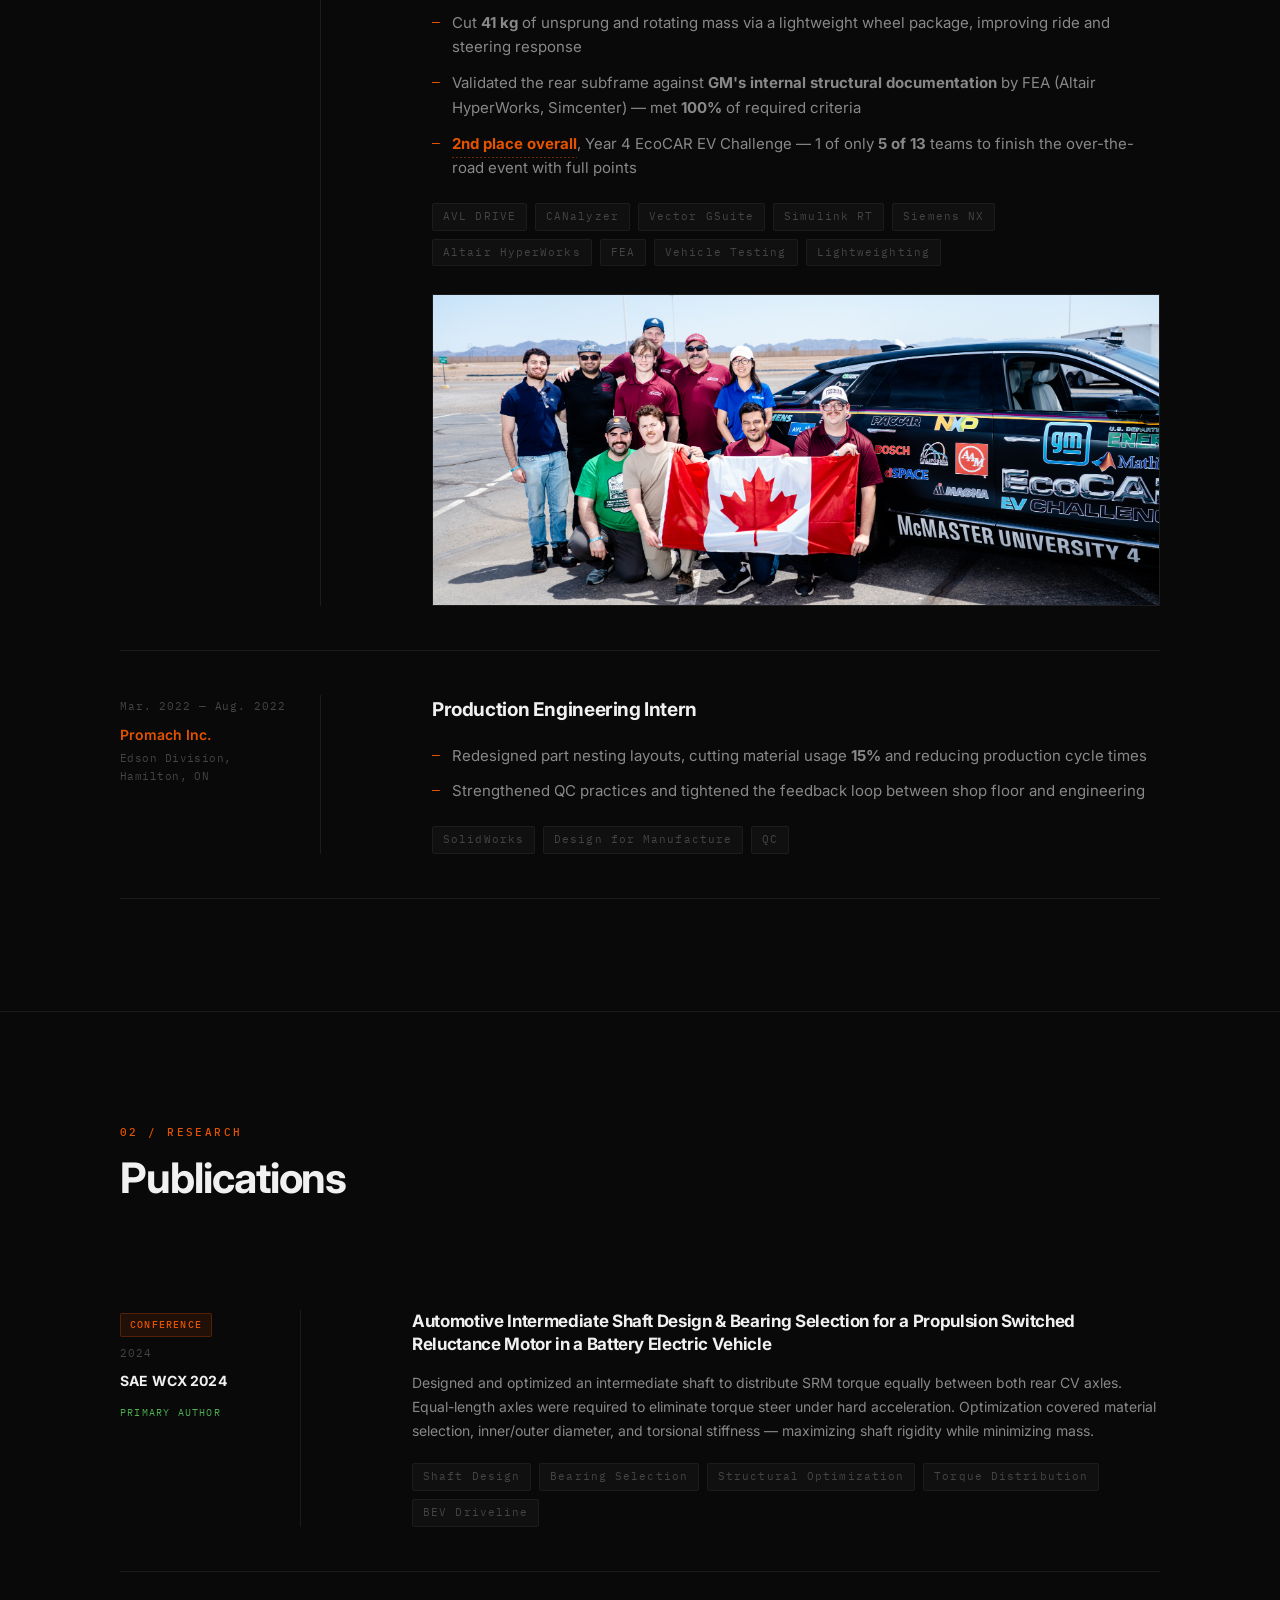
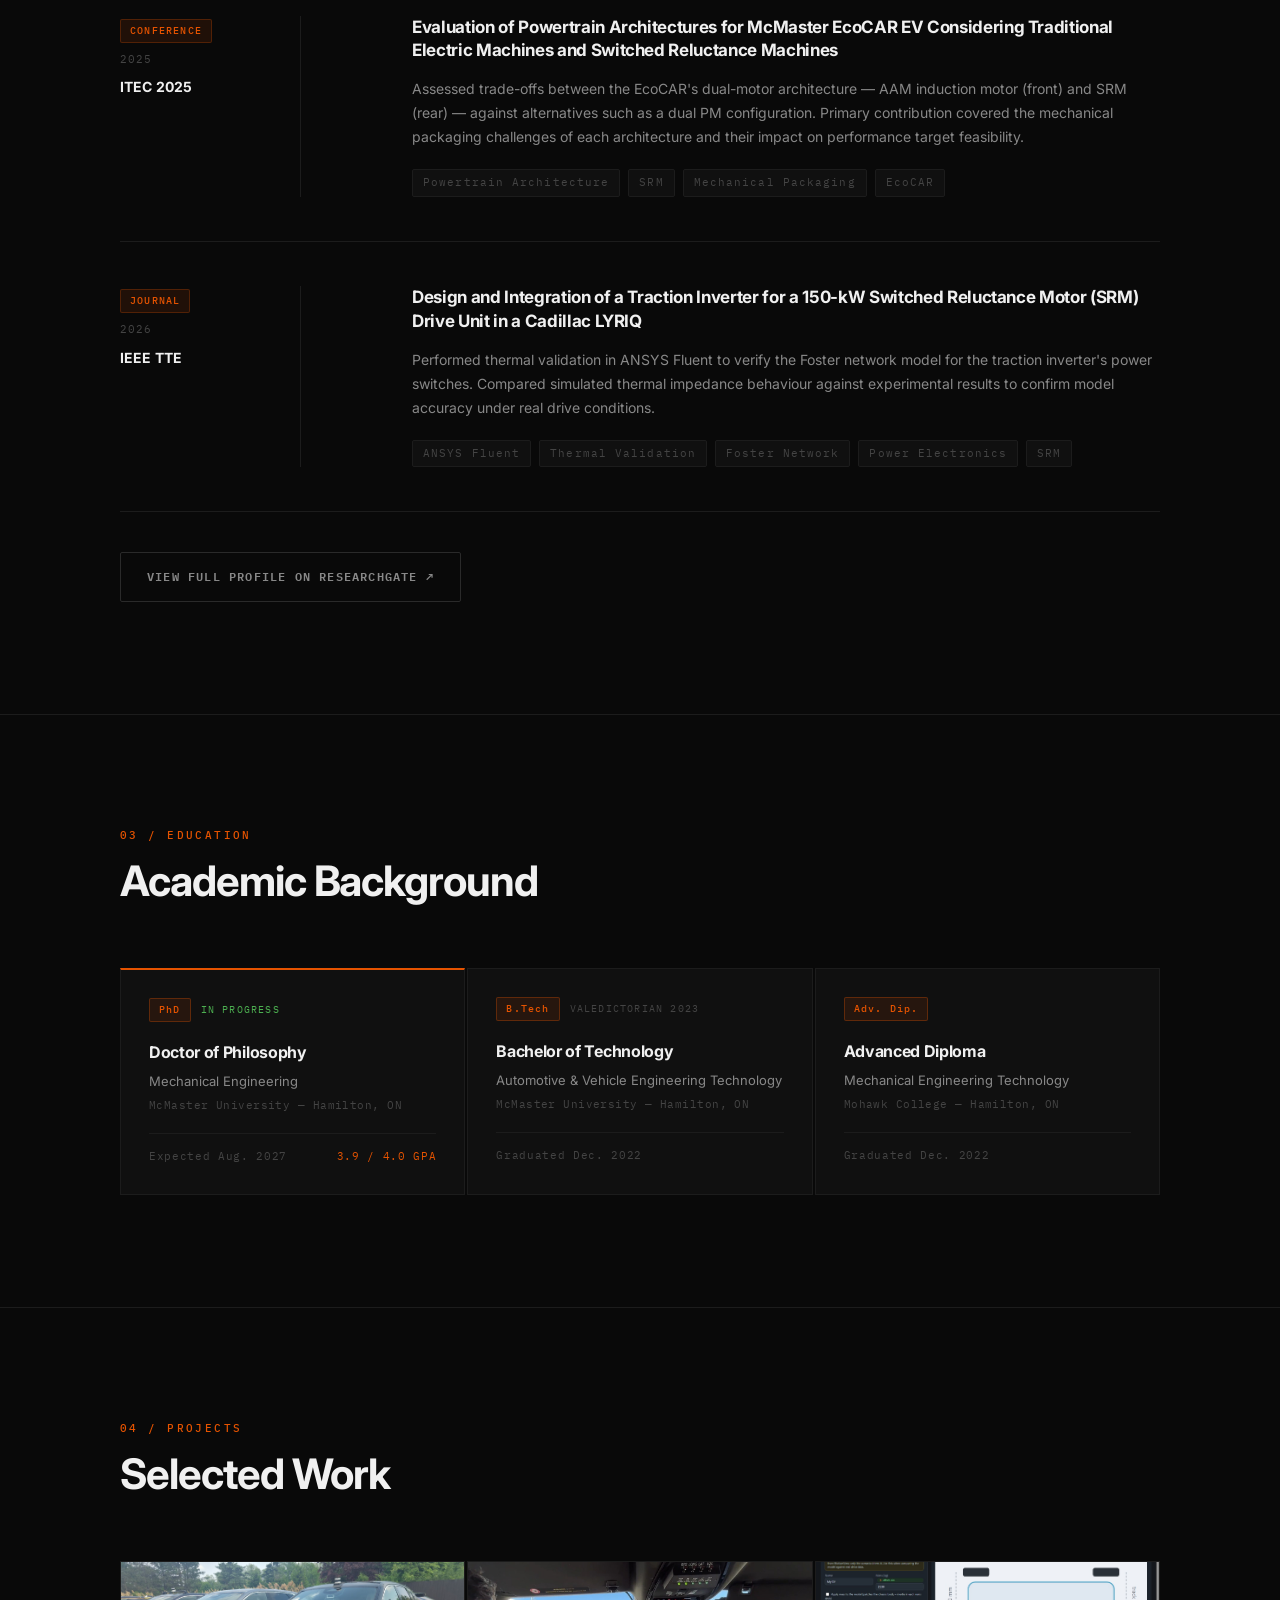
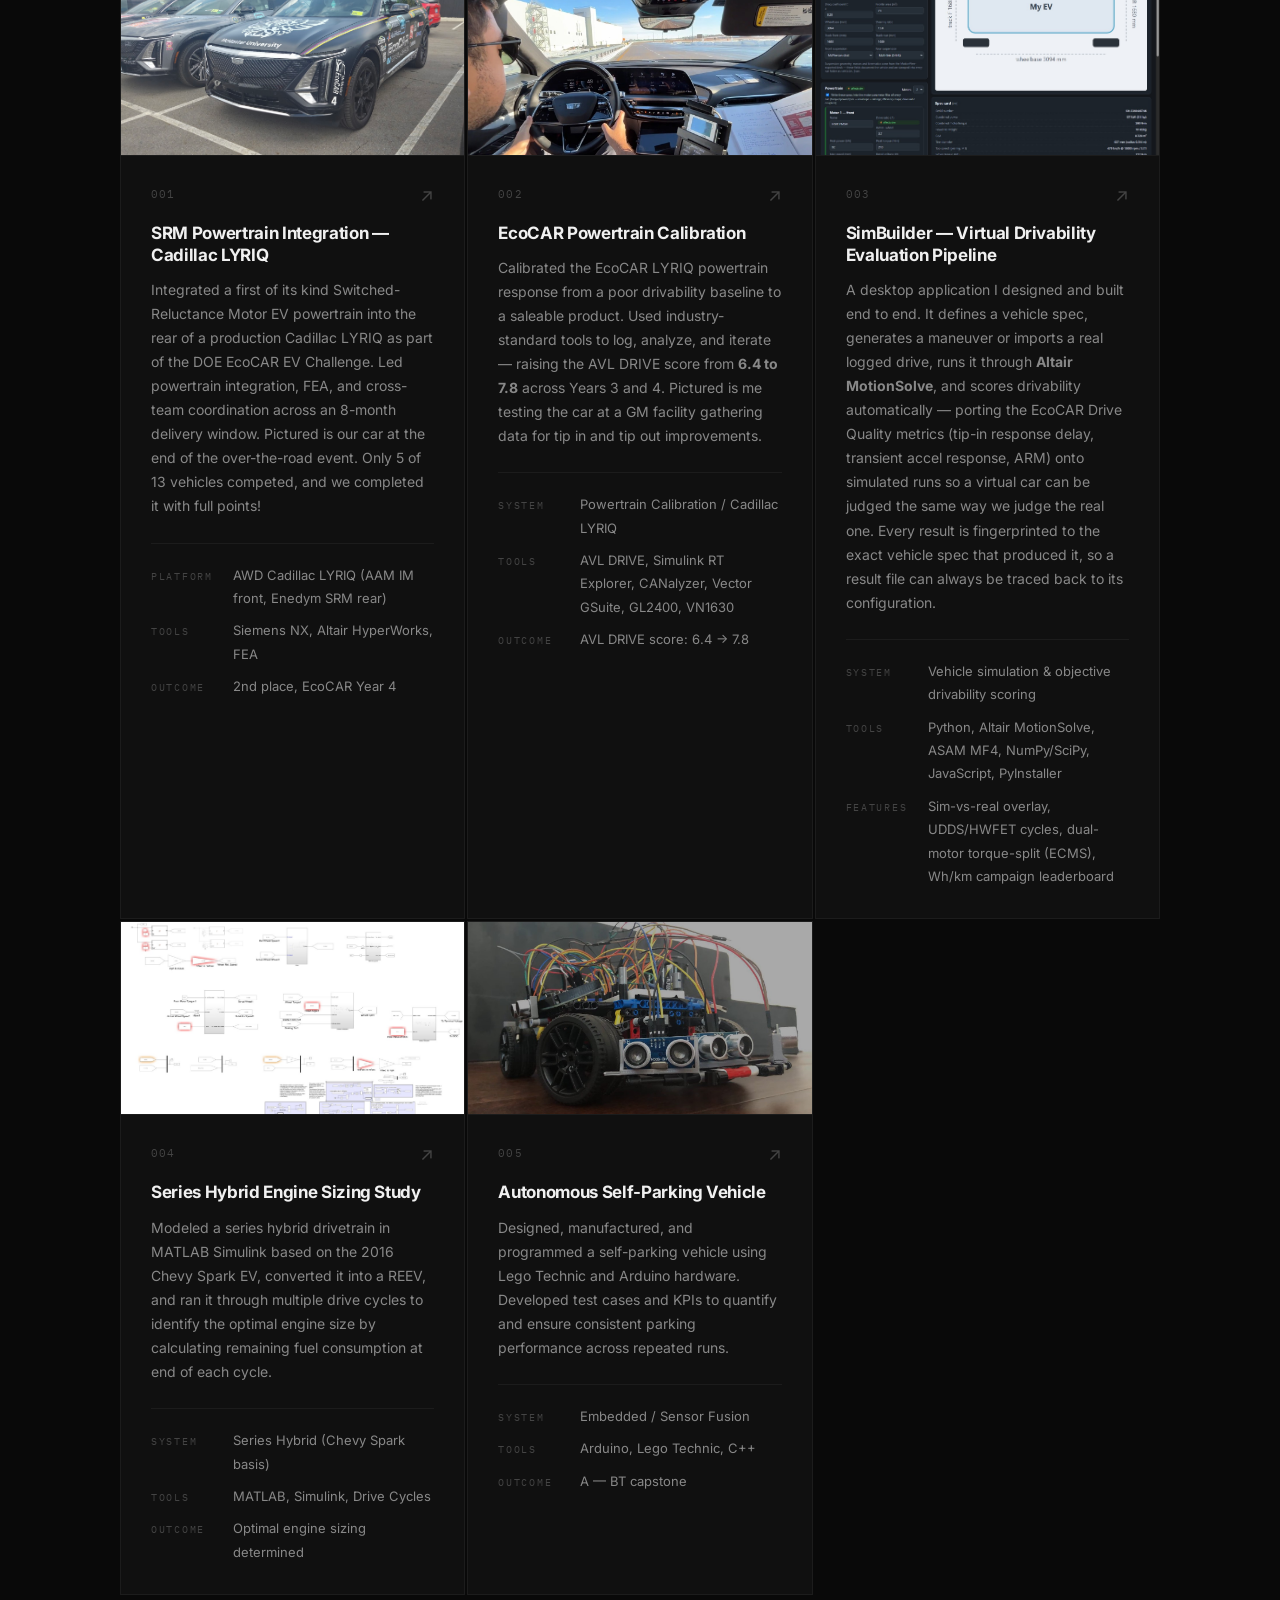
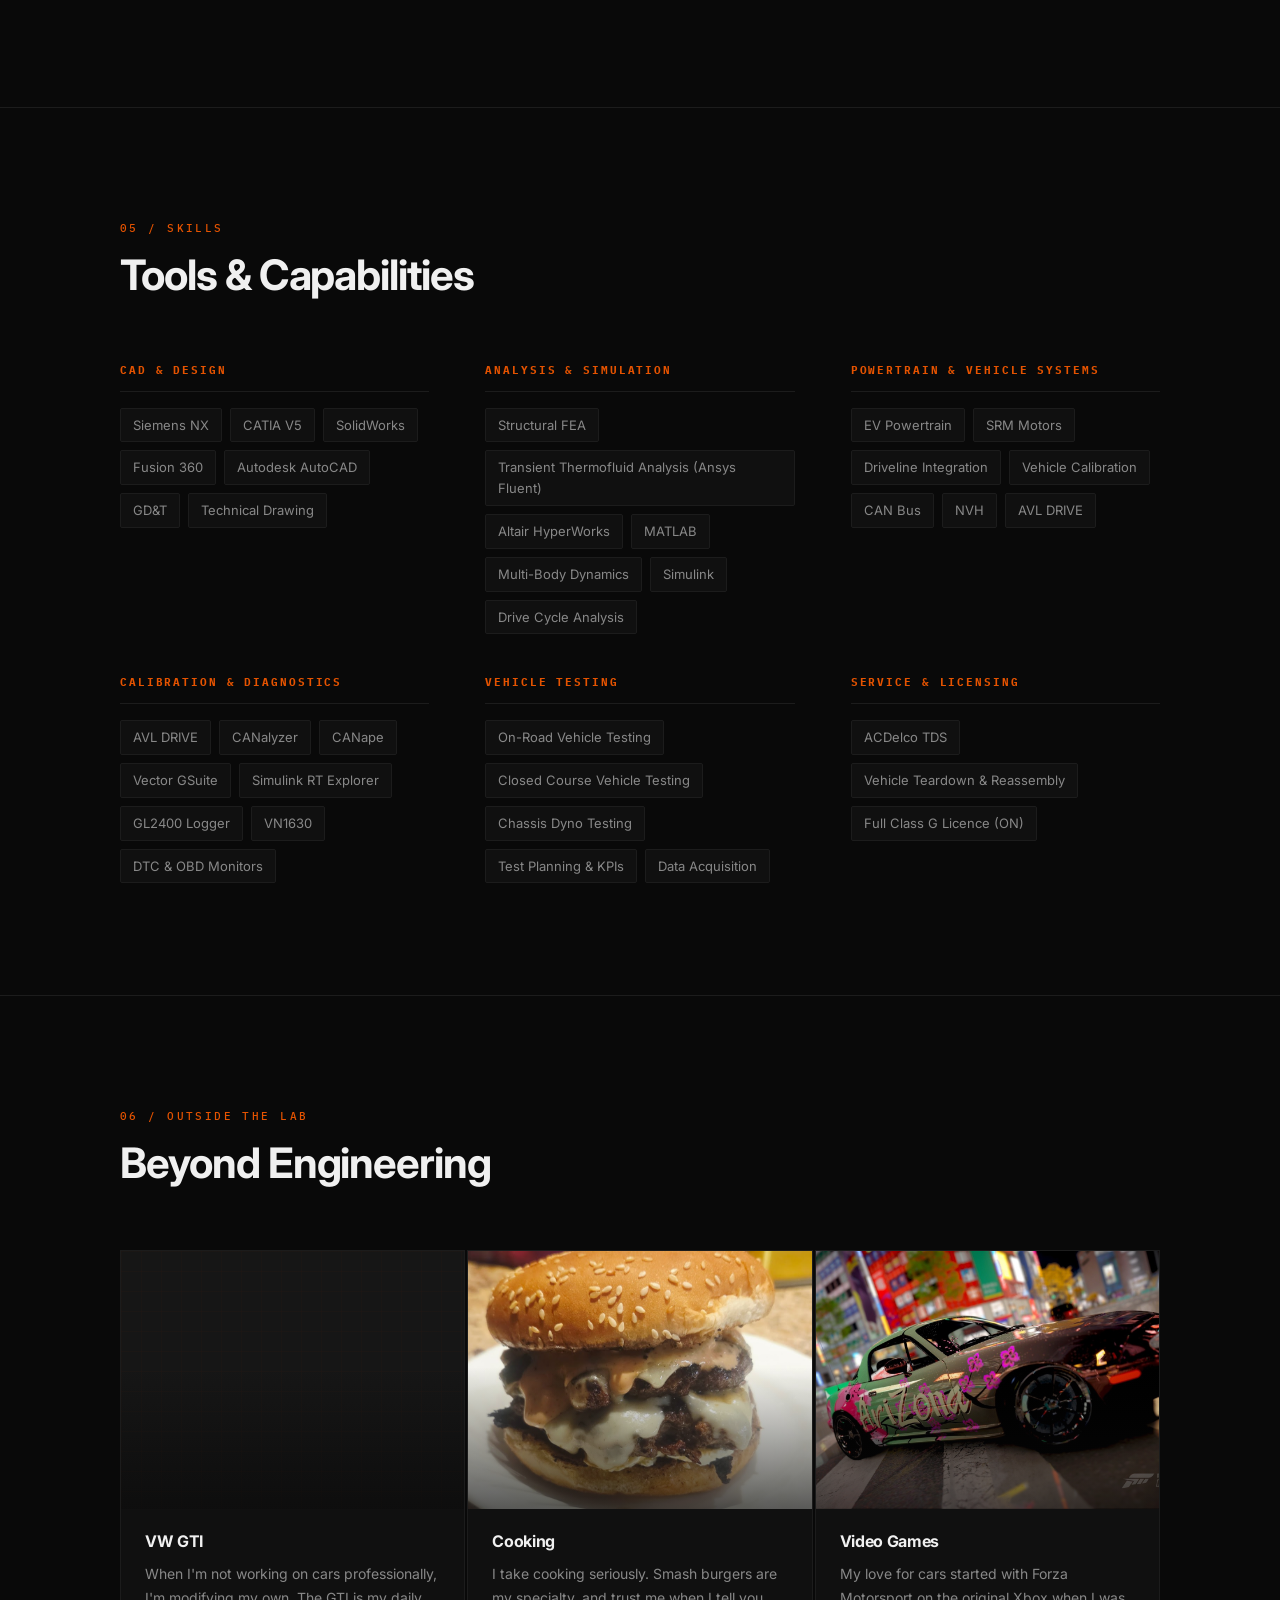
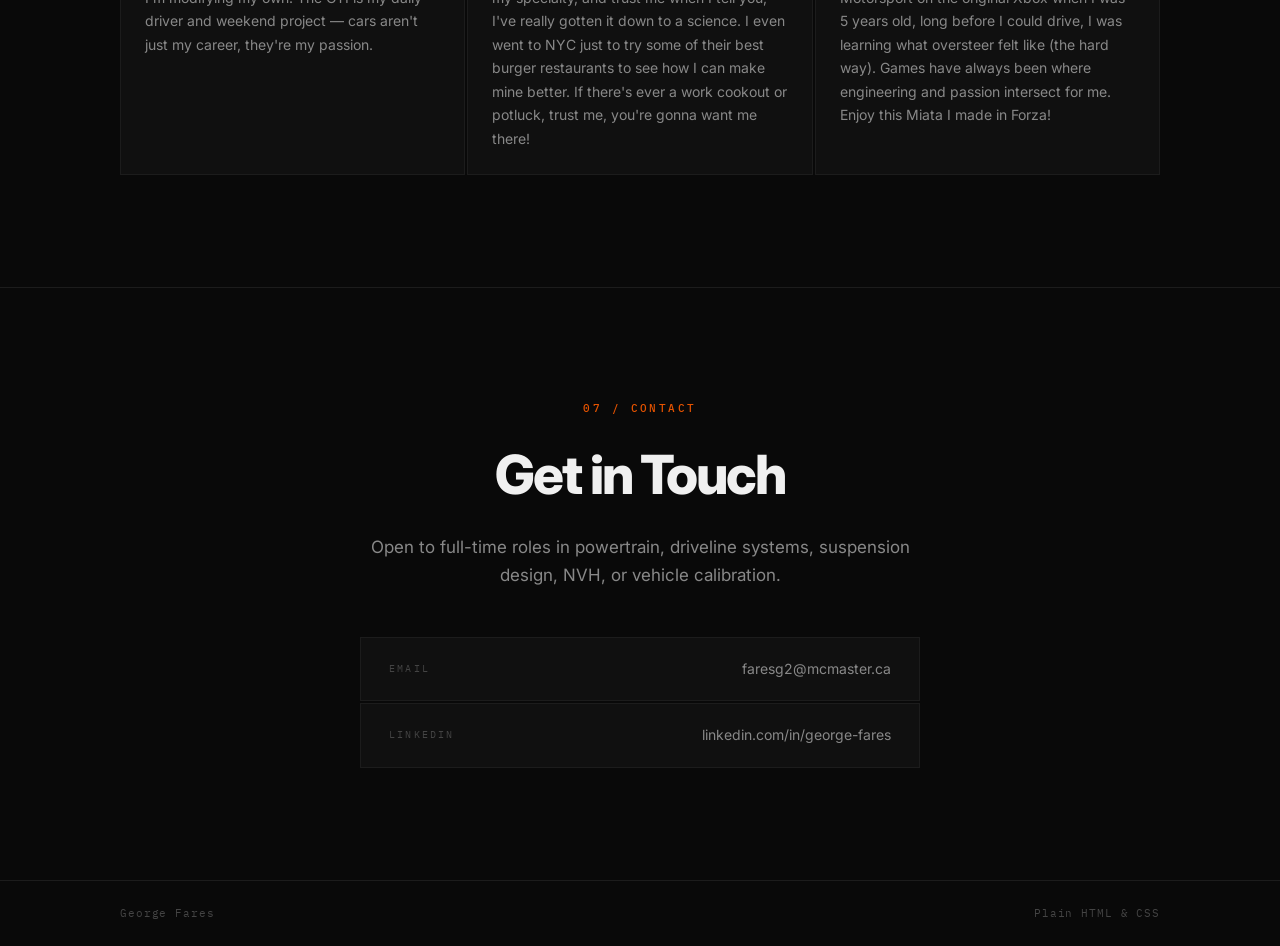
==== commit 03c8c361: "Enable SimBuilder gallery with accurate captions Screenshots added, so restore the cover photo and g" ====
--- a/index.html
+++ b/index.html
@@ -371,17 +371,11 @@
                 </div>
             </article>
 
-            <!-- SimBuilder: text-only until screenshots exist. To re-enable the
-                 gallery, drop images/proj-simbuilder.jpg + simbuilder-1..3.jpg into
-                 images/, then restore data-gallery="simbuilder" on the <article>
-                 and un-comment the project-photo block below. -->
-            <article class="project-card">
-                <!--
+            <article class="project-card" data-gallery="simbuilder" tabindex="0" aria-label="SimBuilder — open gallery">
                 <div class="project-photo photo-slot" data-hint="">
-                    <img src="images/proj-simbuilder.jpg" alt="SimBuilder drivability pipeline">
+                    <img src="images/proj-simbuilder.jpg" alt="SimBuilder Vehicle Builder tab, showing the vehicle spec sheet and live spec card">
                     <div class="gallery-hint">VIEW PHOTOS</div>
                 </div>
-                -->
                 <div class="project-card-body">
                     <div class="project-card-top">
                         <span class="project-num">003</span>
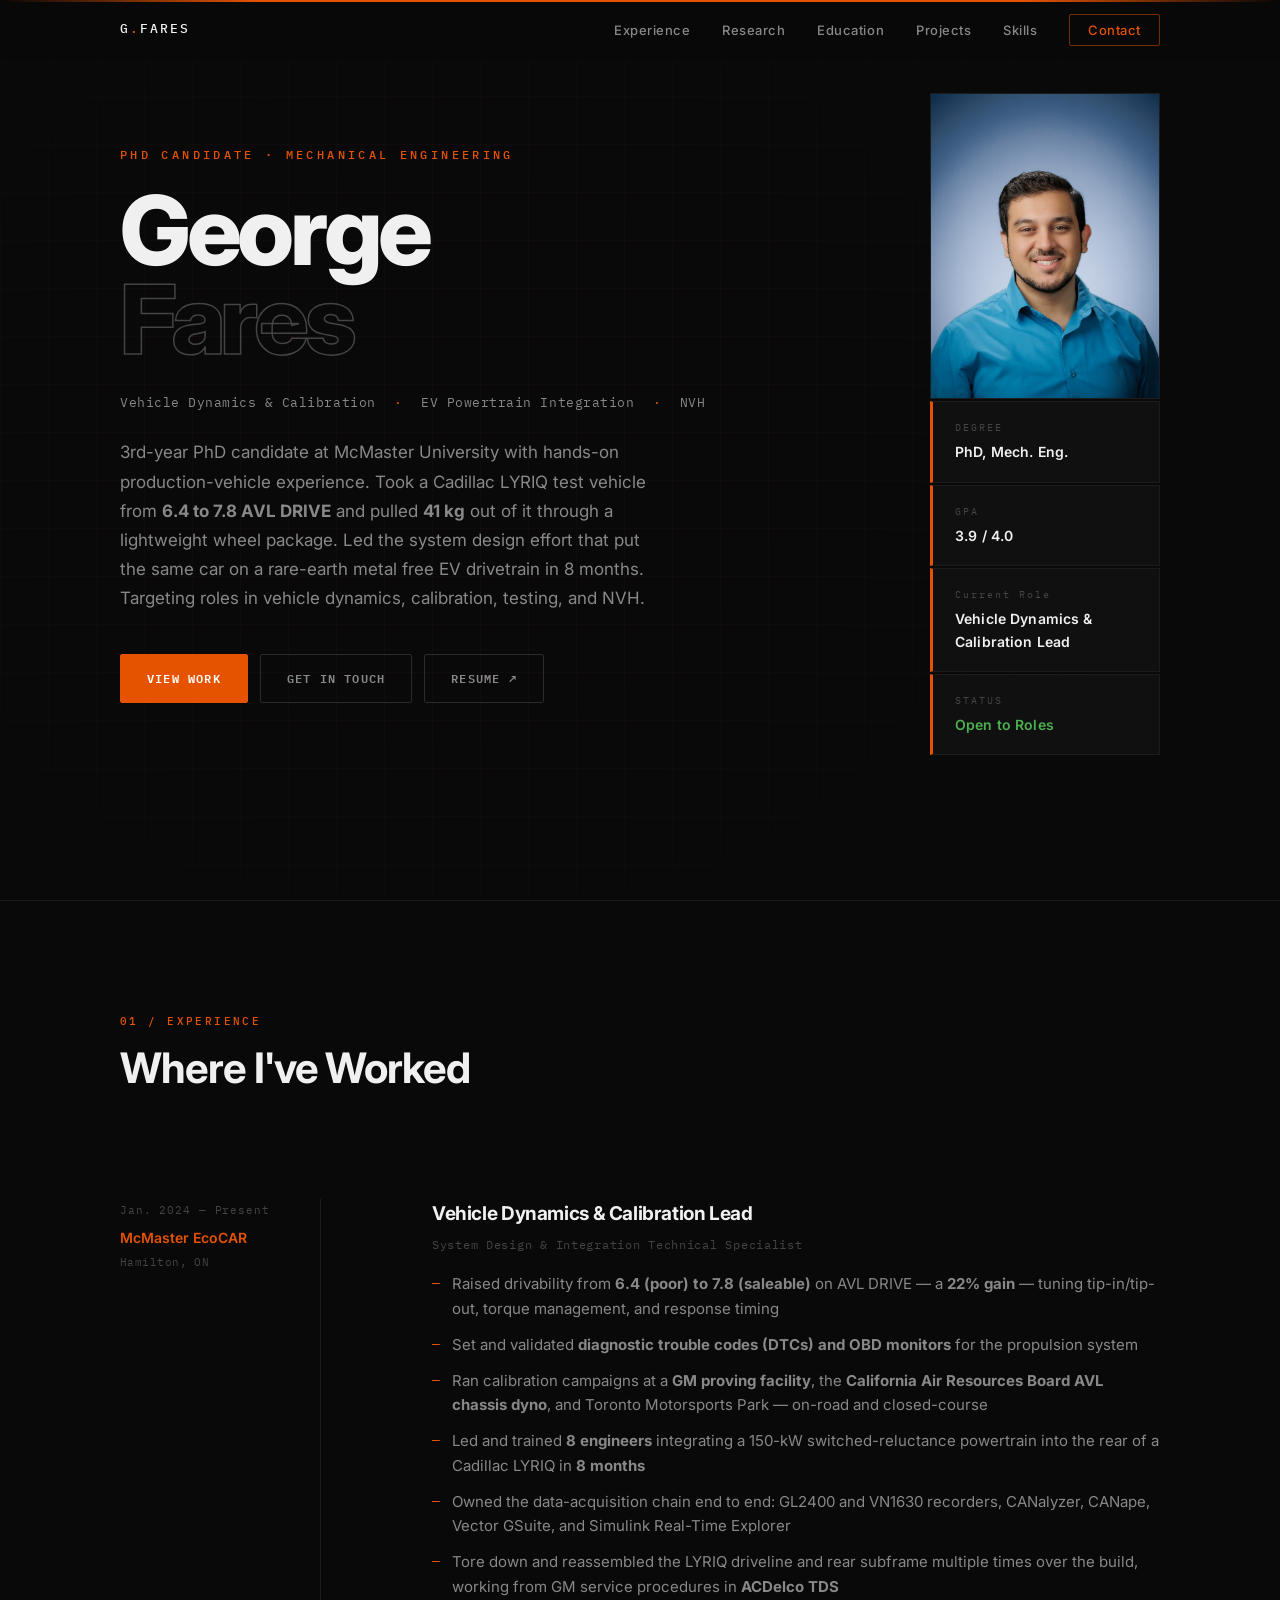
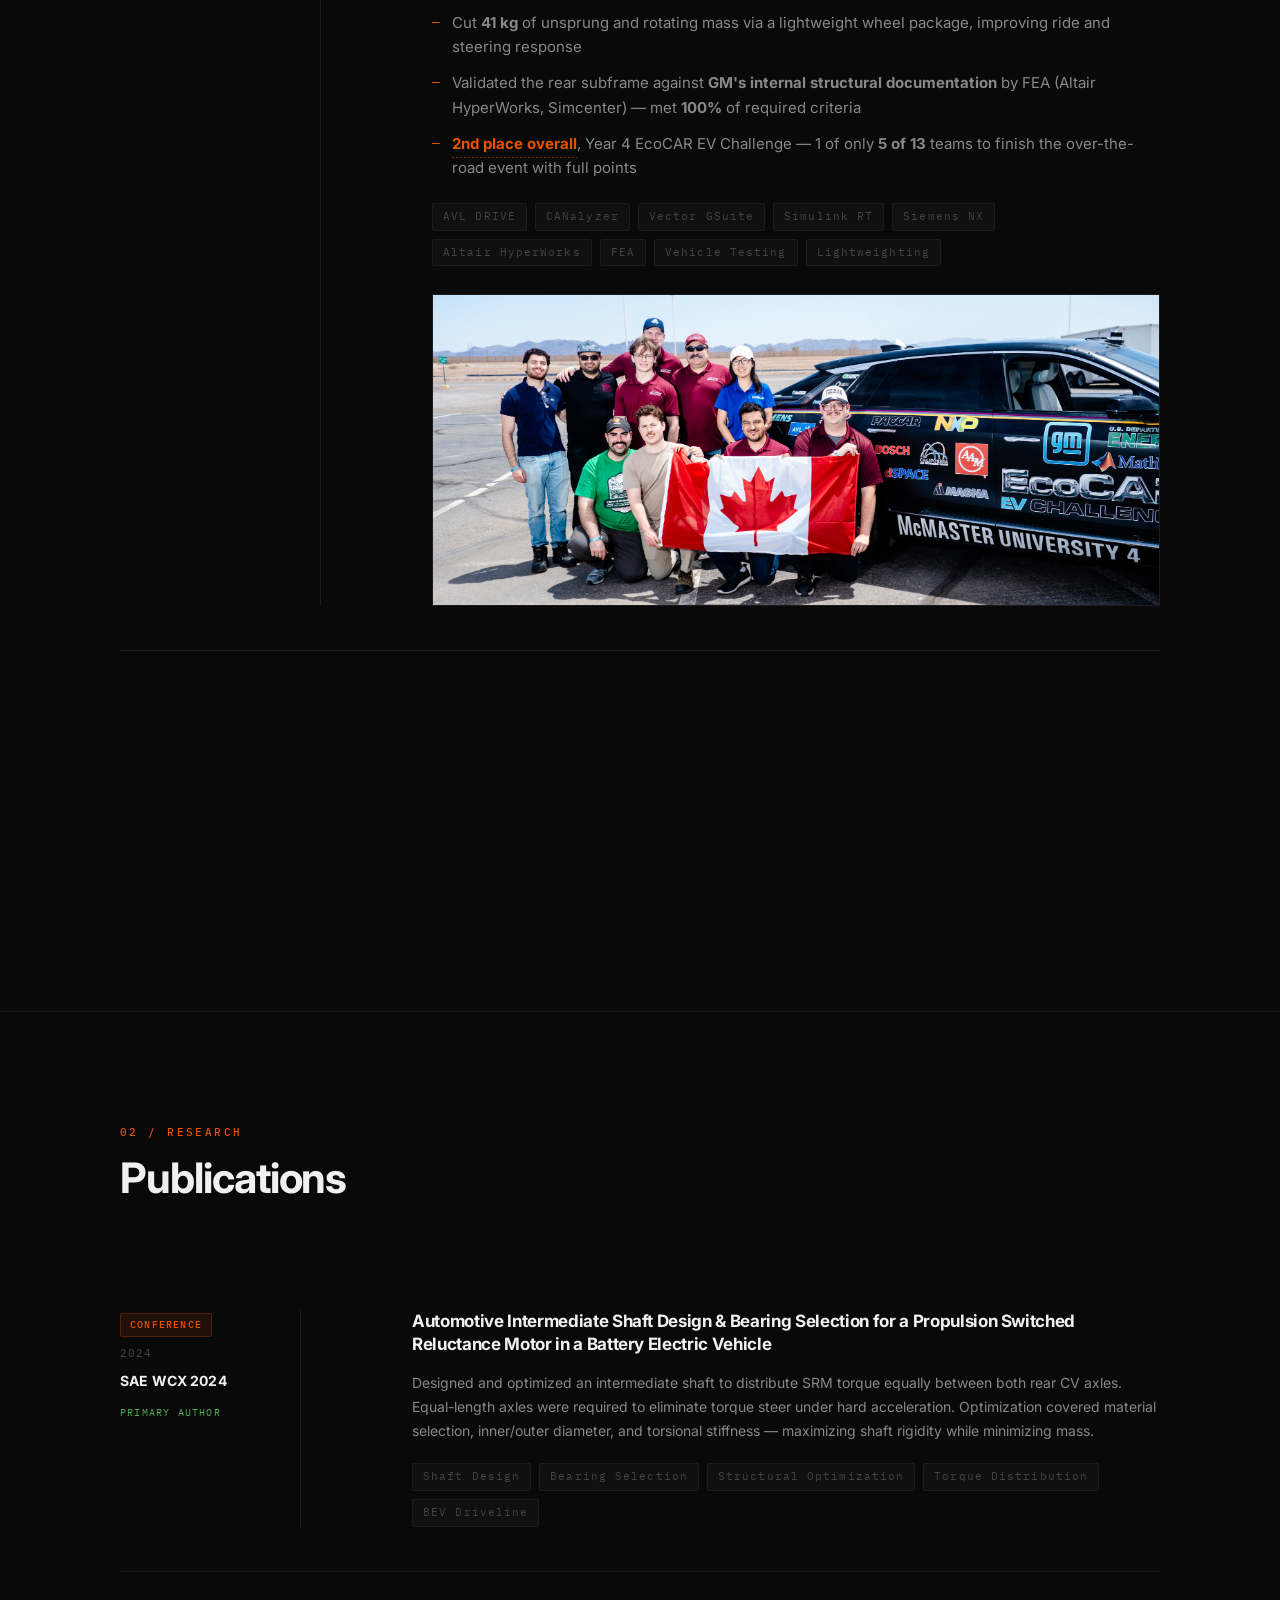
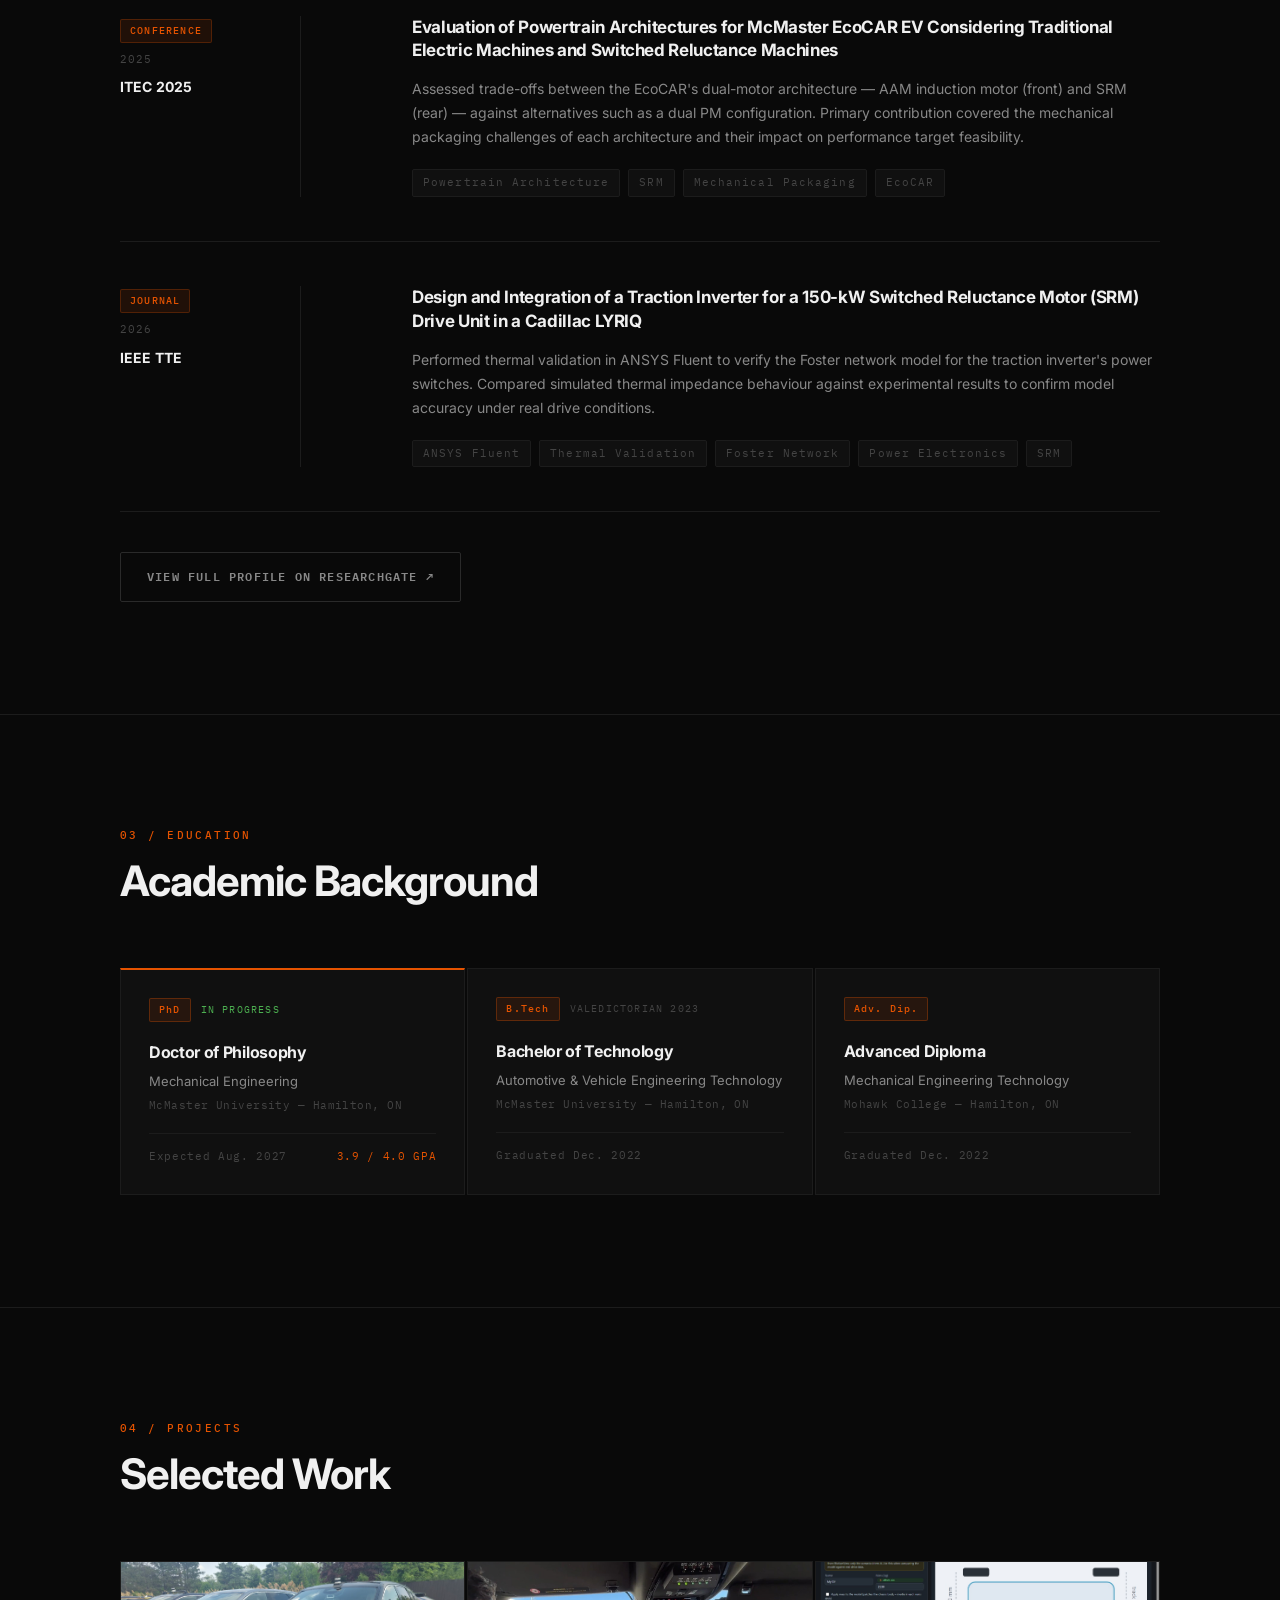
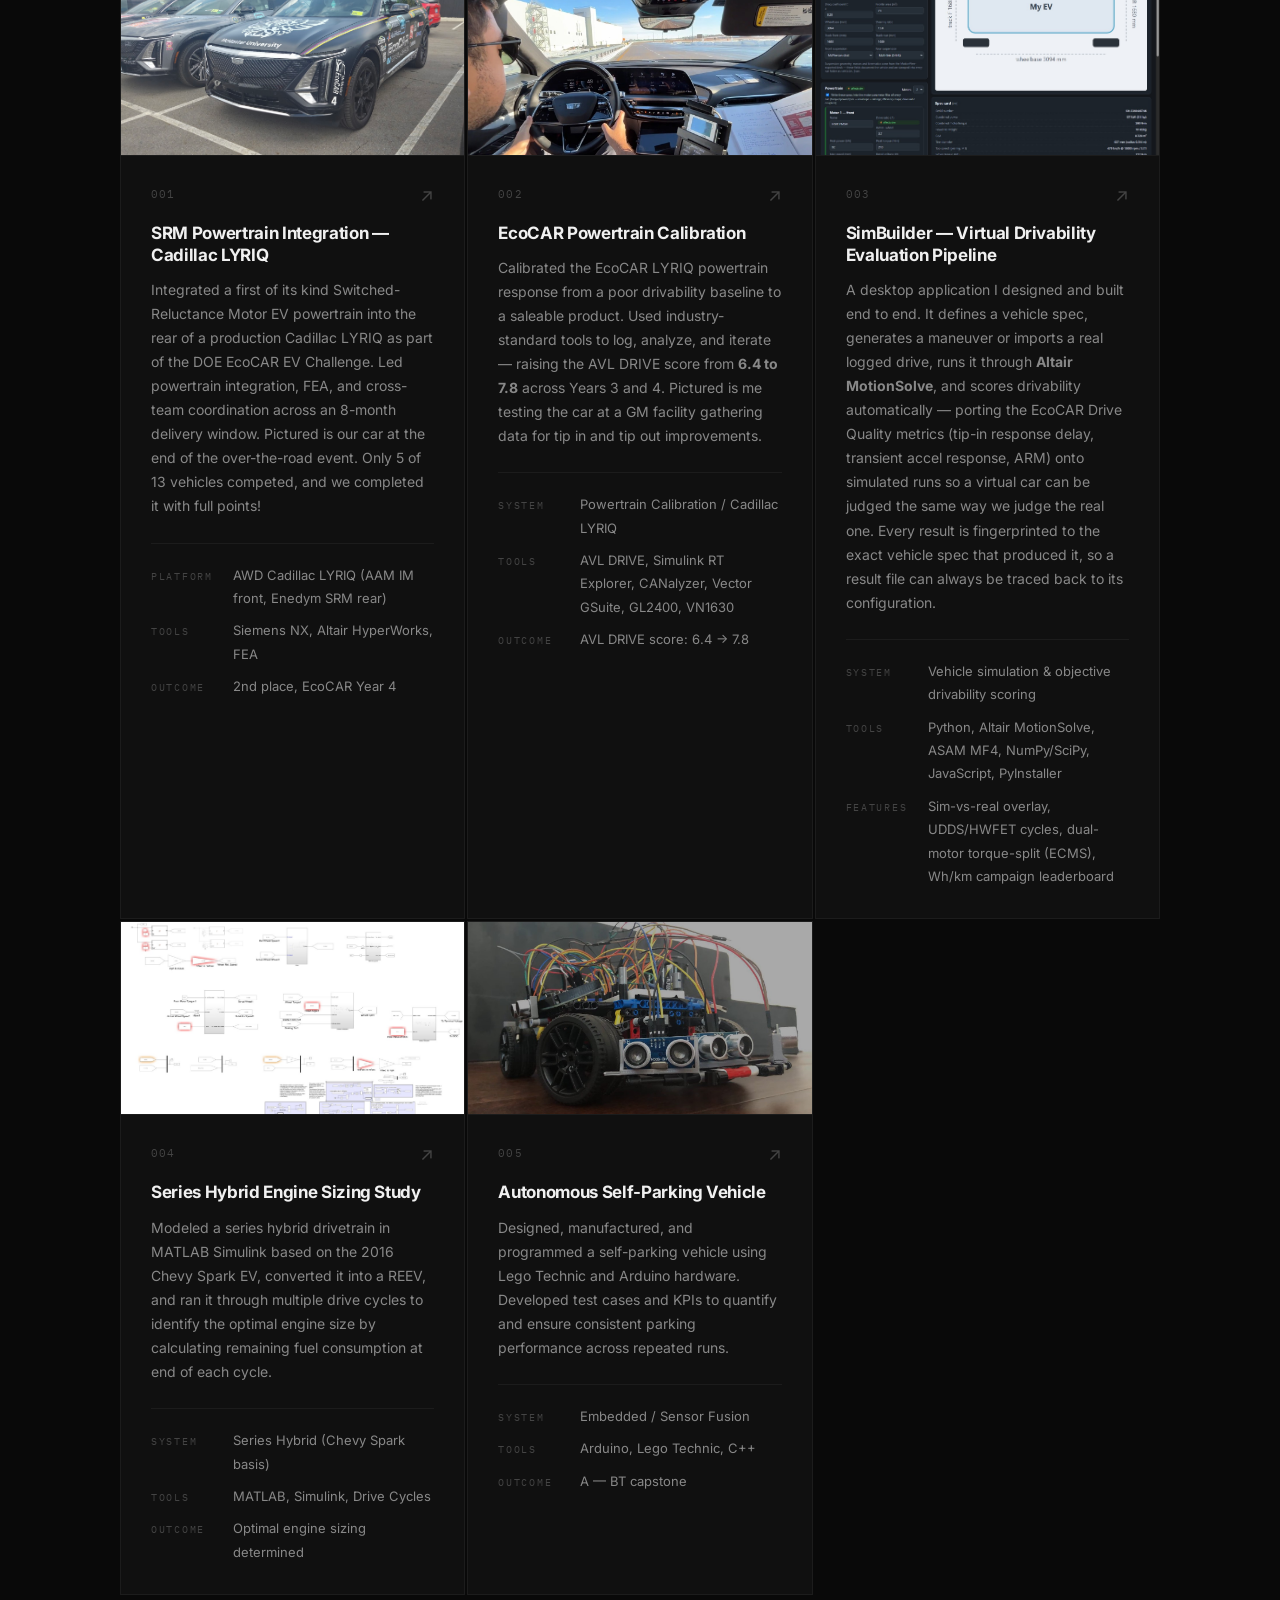
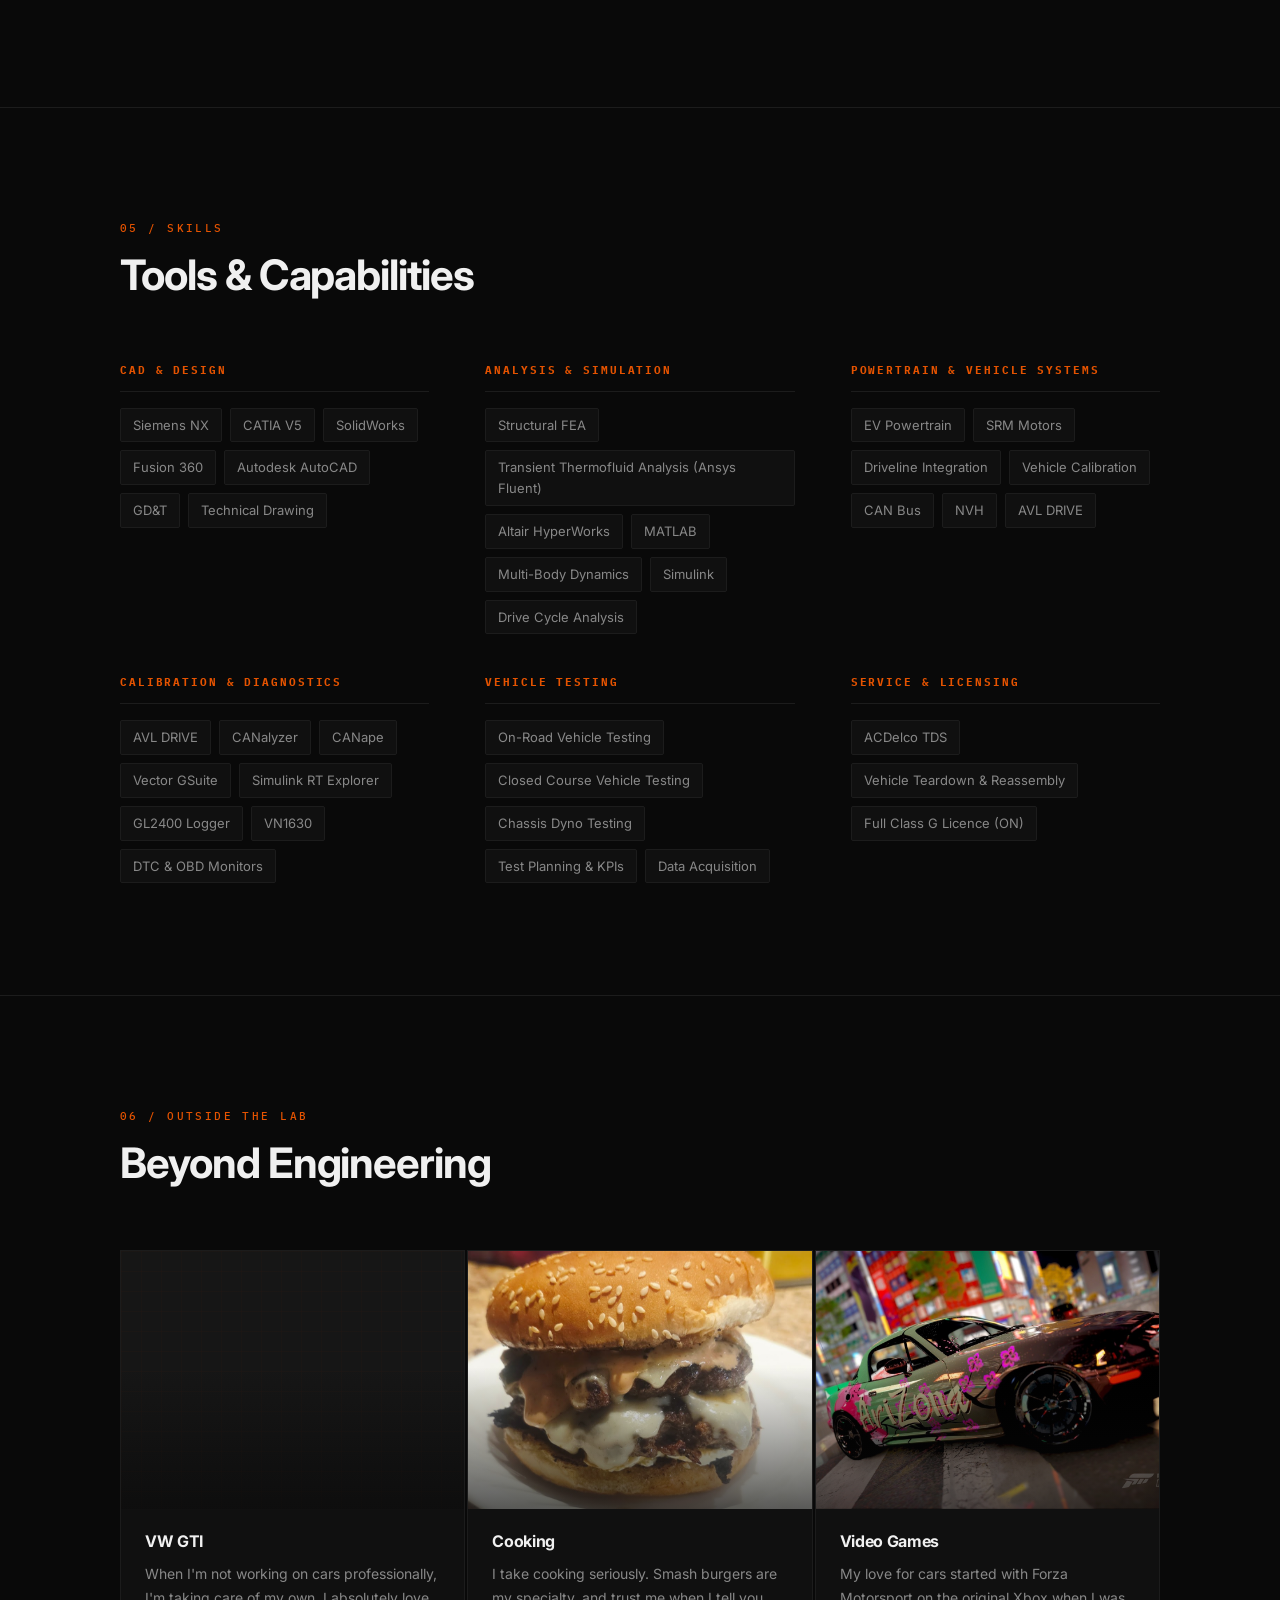
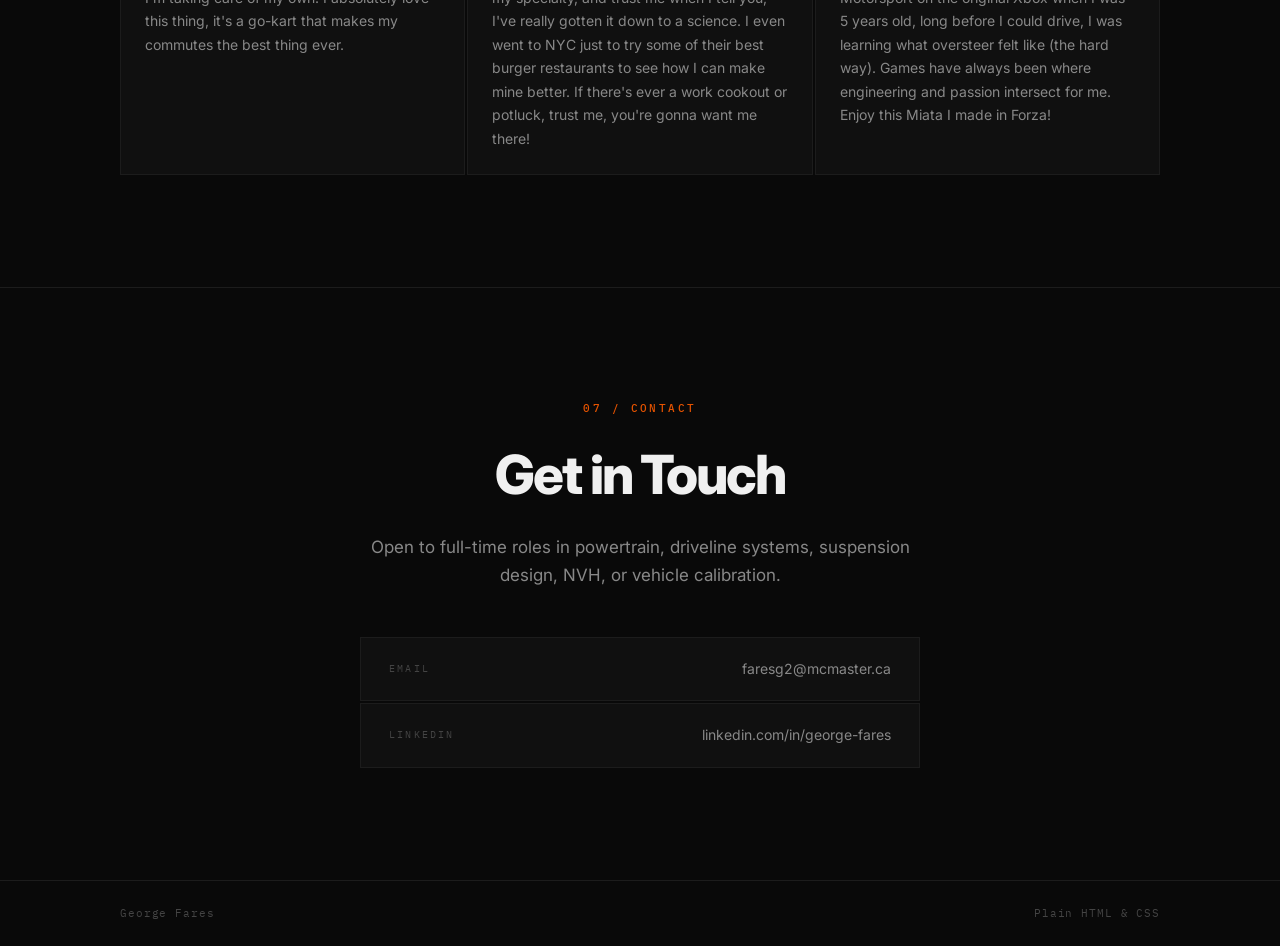
==== commit 4dc6bc5f: "Update GTI hobby blurb" ====
--- a/index.html
+++ b/index.html
@@ -571,7 +571,7 @@
                 </div>
                 <div class="hobby-body">
                     <h3>VW GTI</h3>
-                    <p>When I'm not working on cars professionally, I'm modifying my own. The GTI is my daily driver and weekend project — cars aren't just my career, they're my passion.</p><!-- EDIT -->
+                    <p>When I'm not working on cars professionally, I'm taking care of my own. I absolutely love this thing, it's a go-kart that makes my commutes the best thing ever.</p><!-- EDIT -->
                 </div>
             </div>
 
